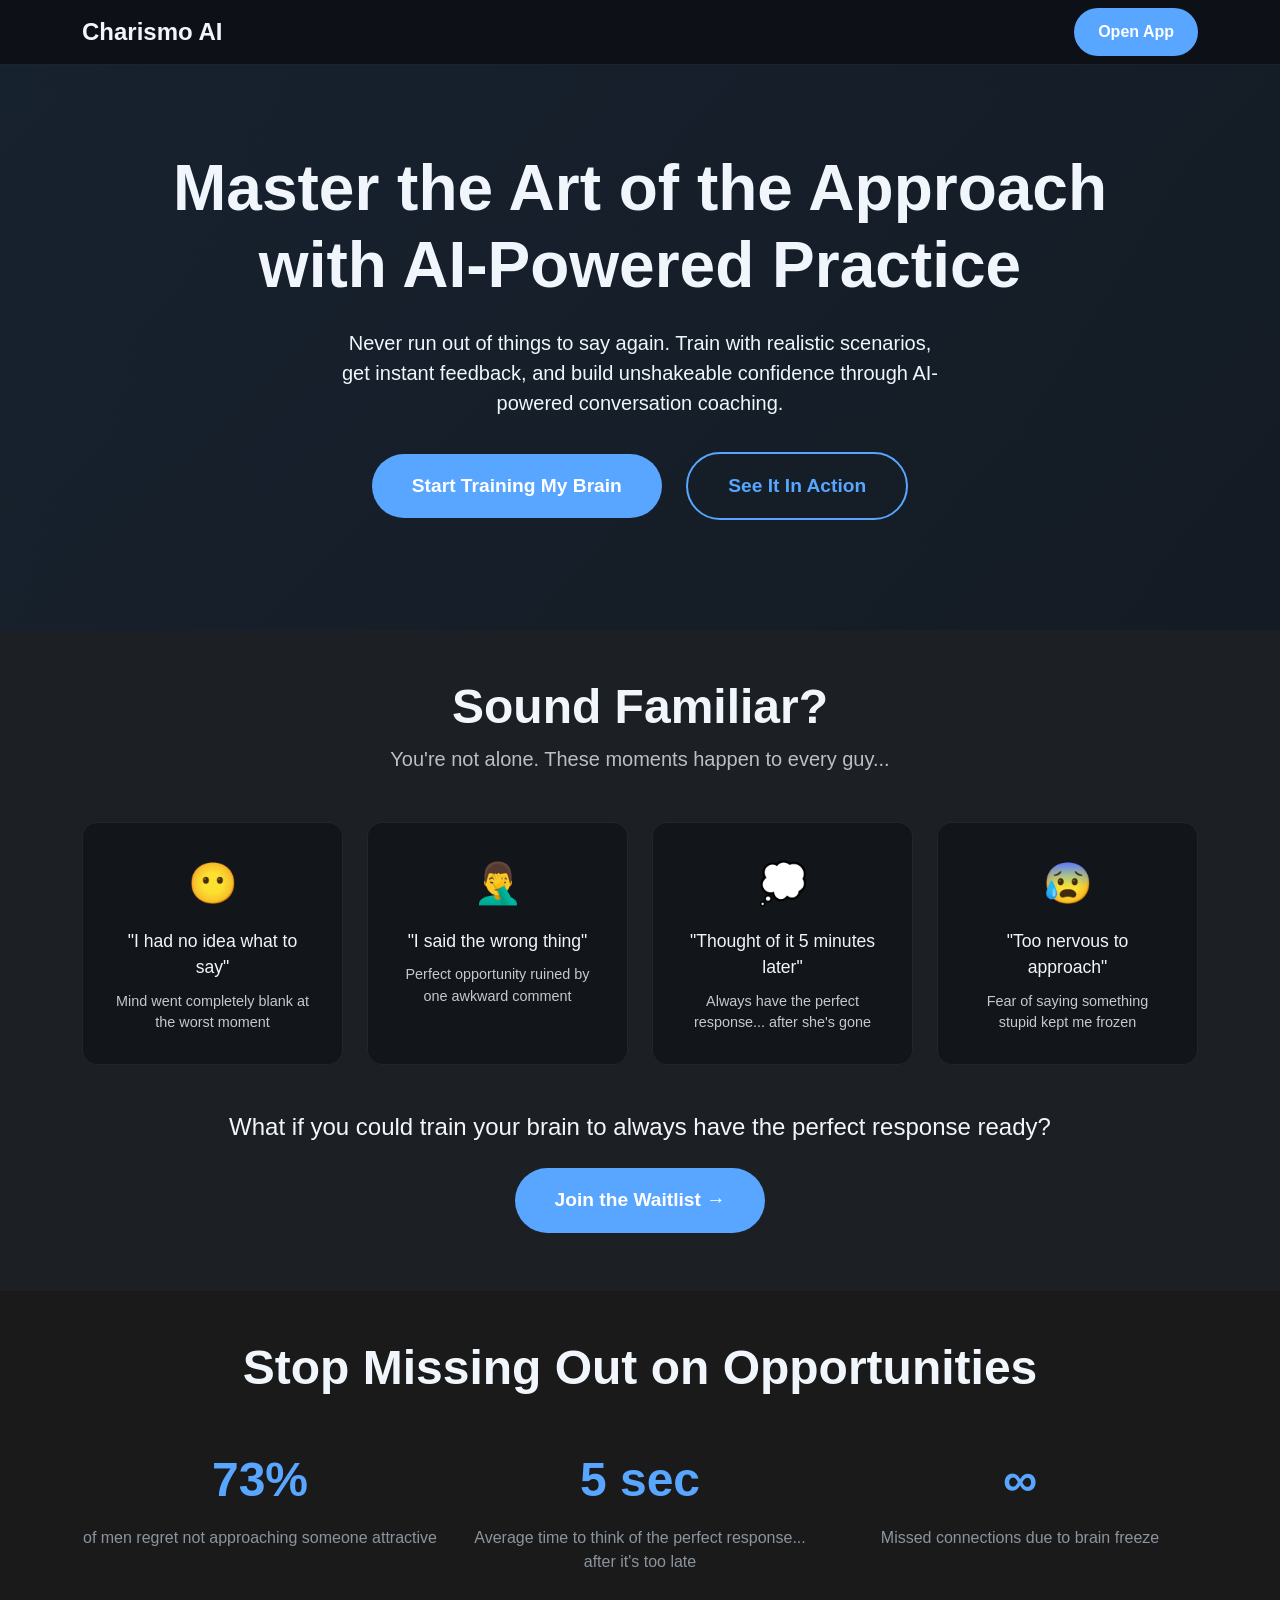
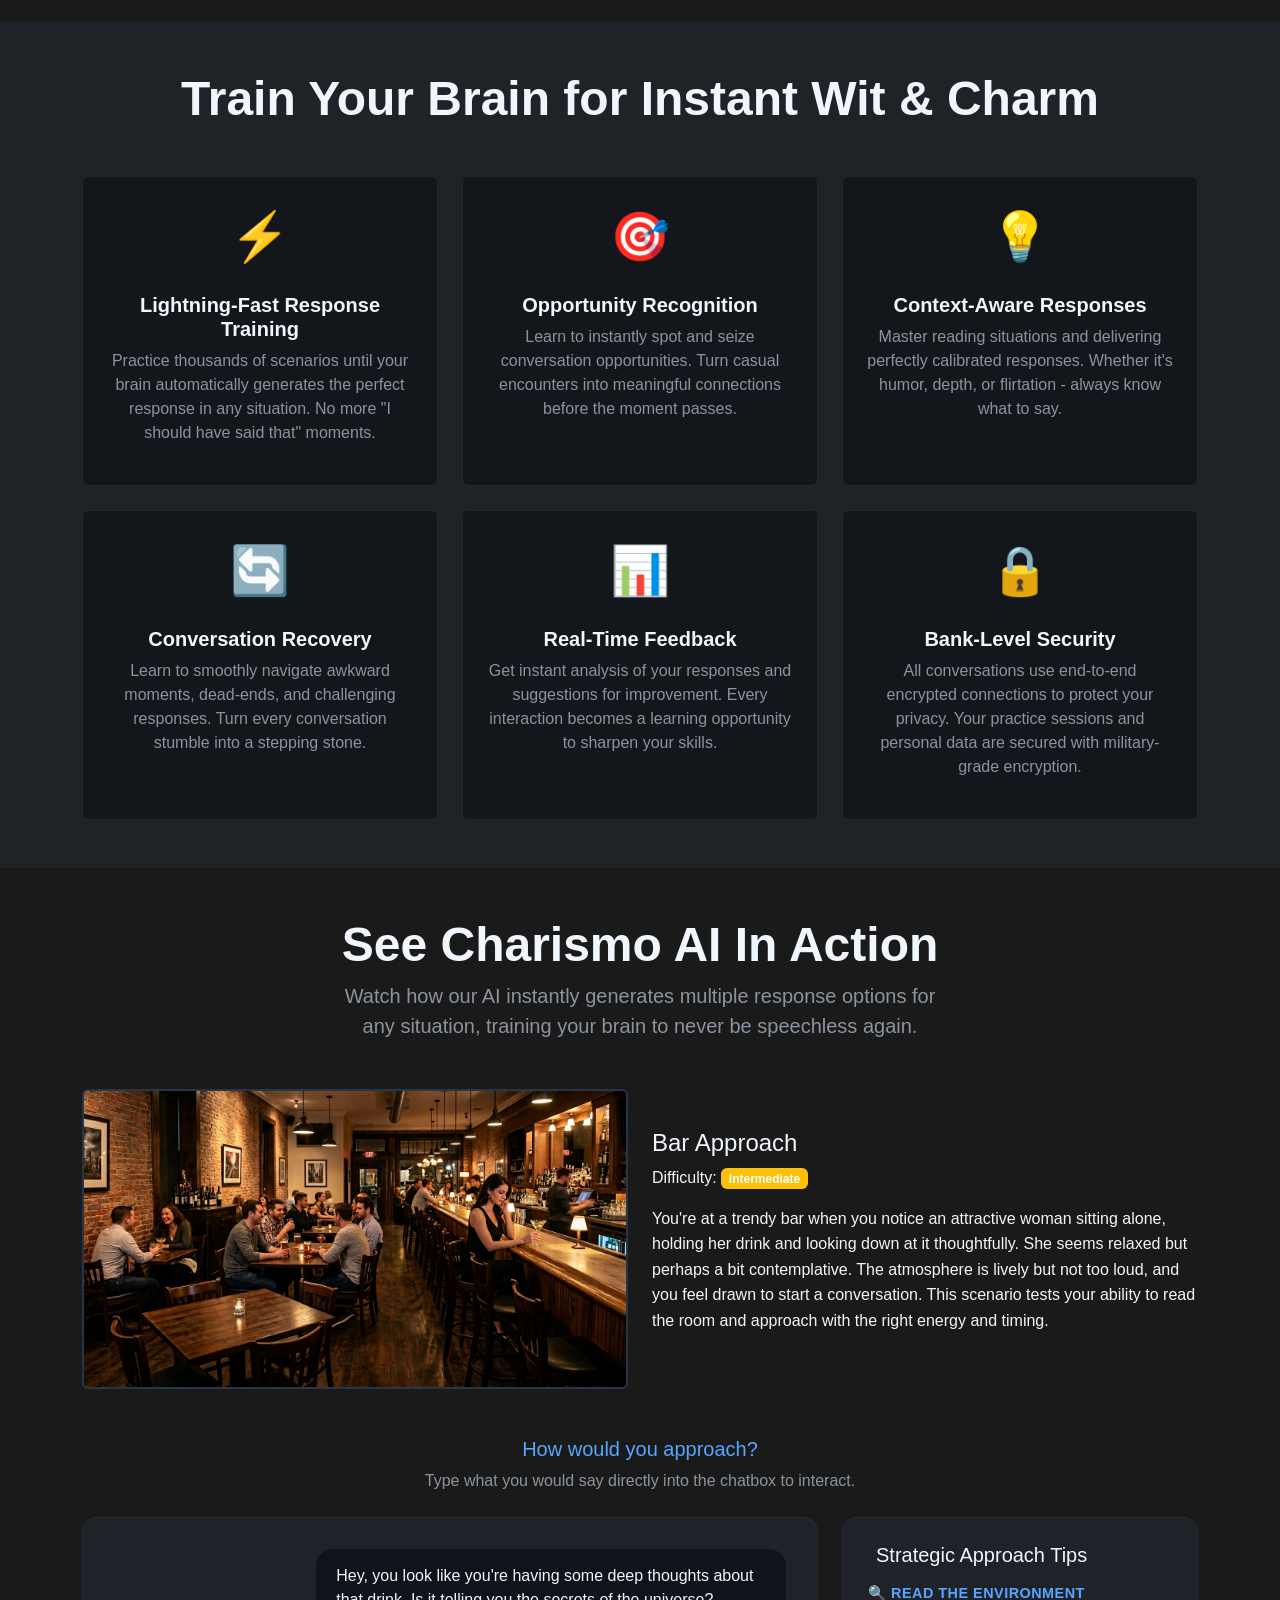
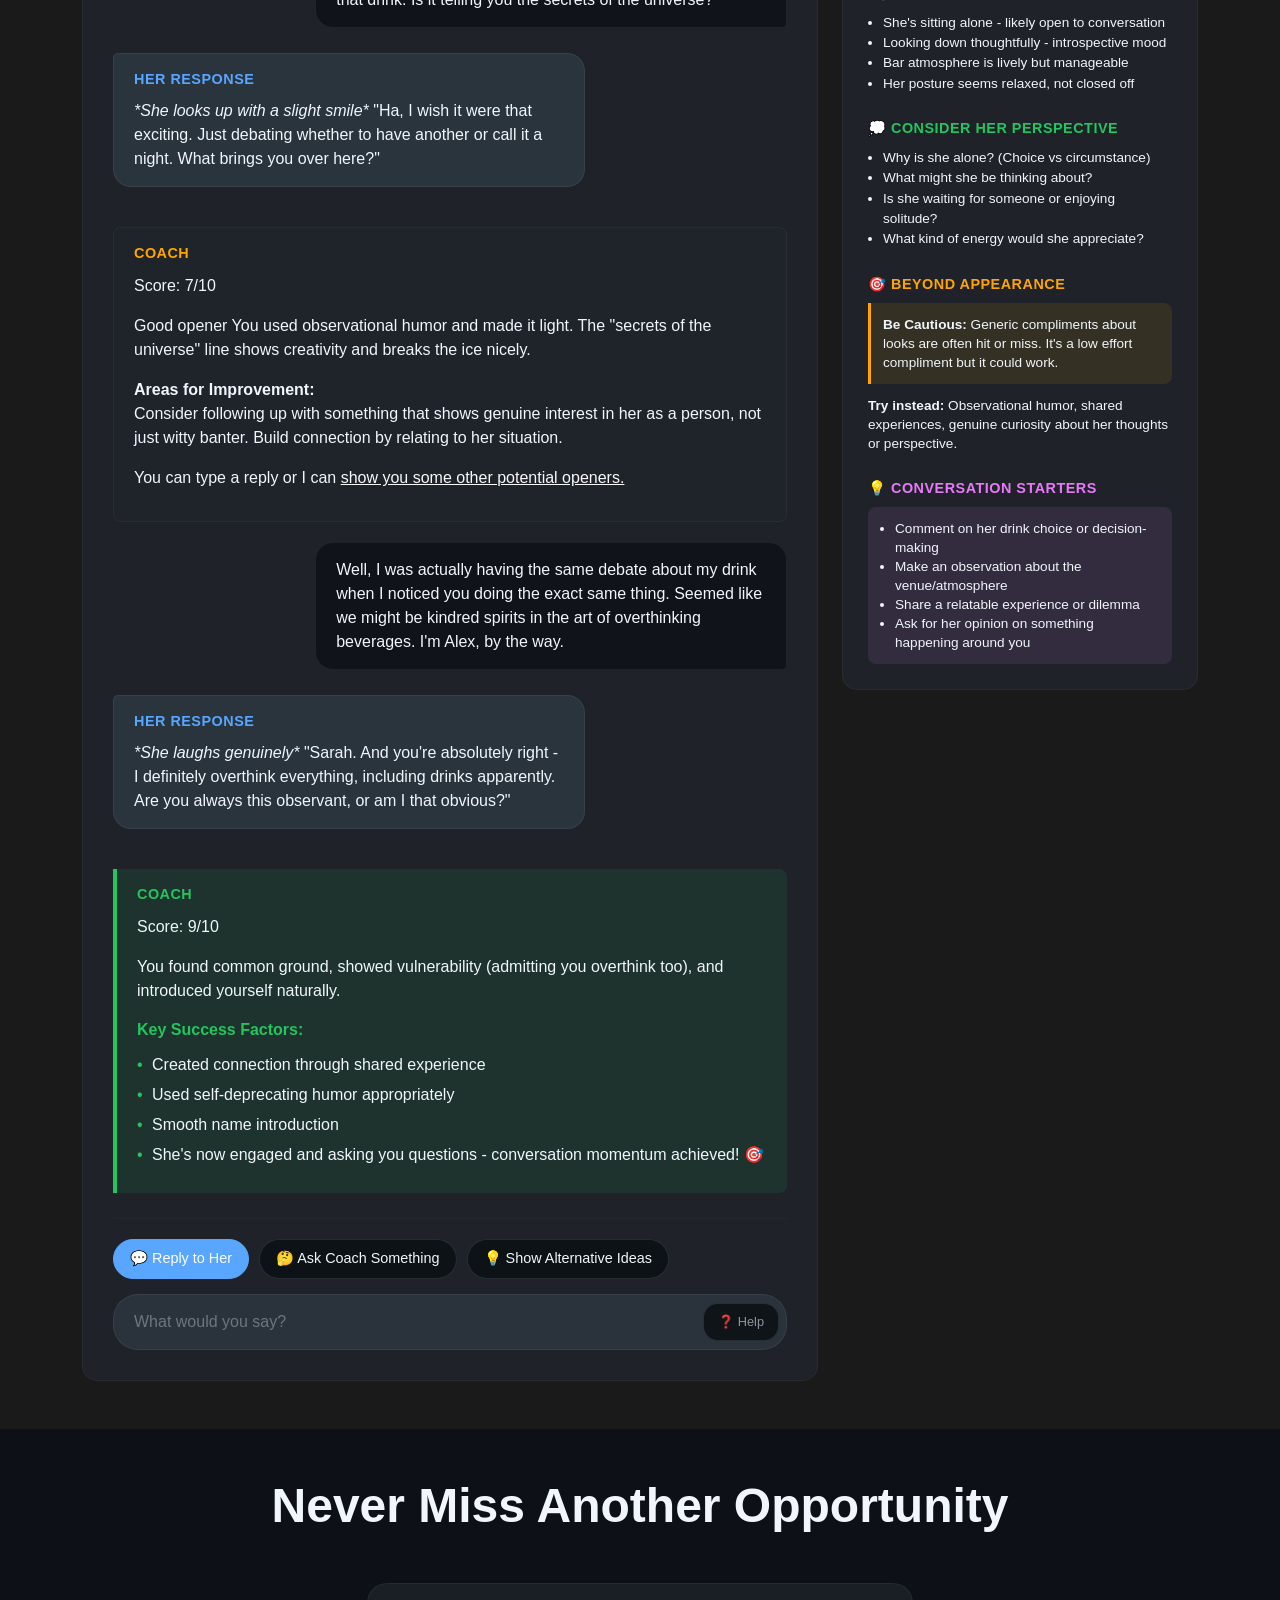
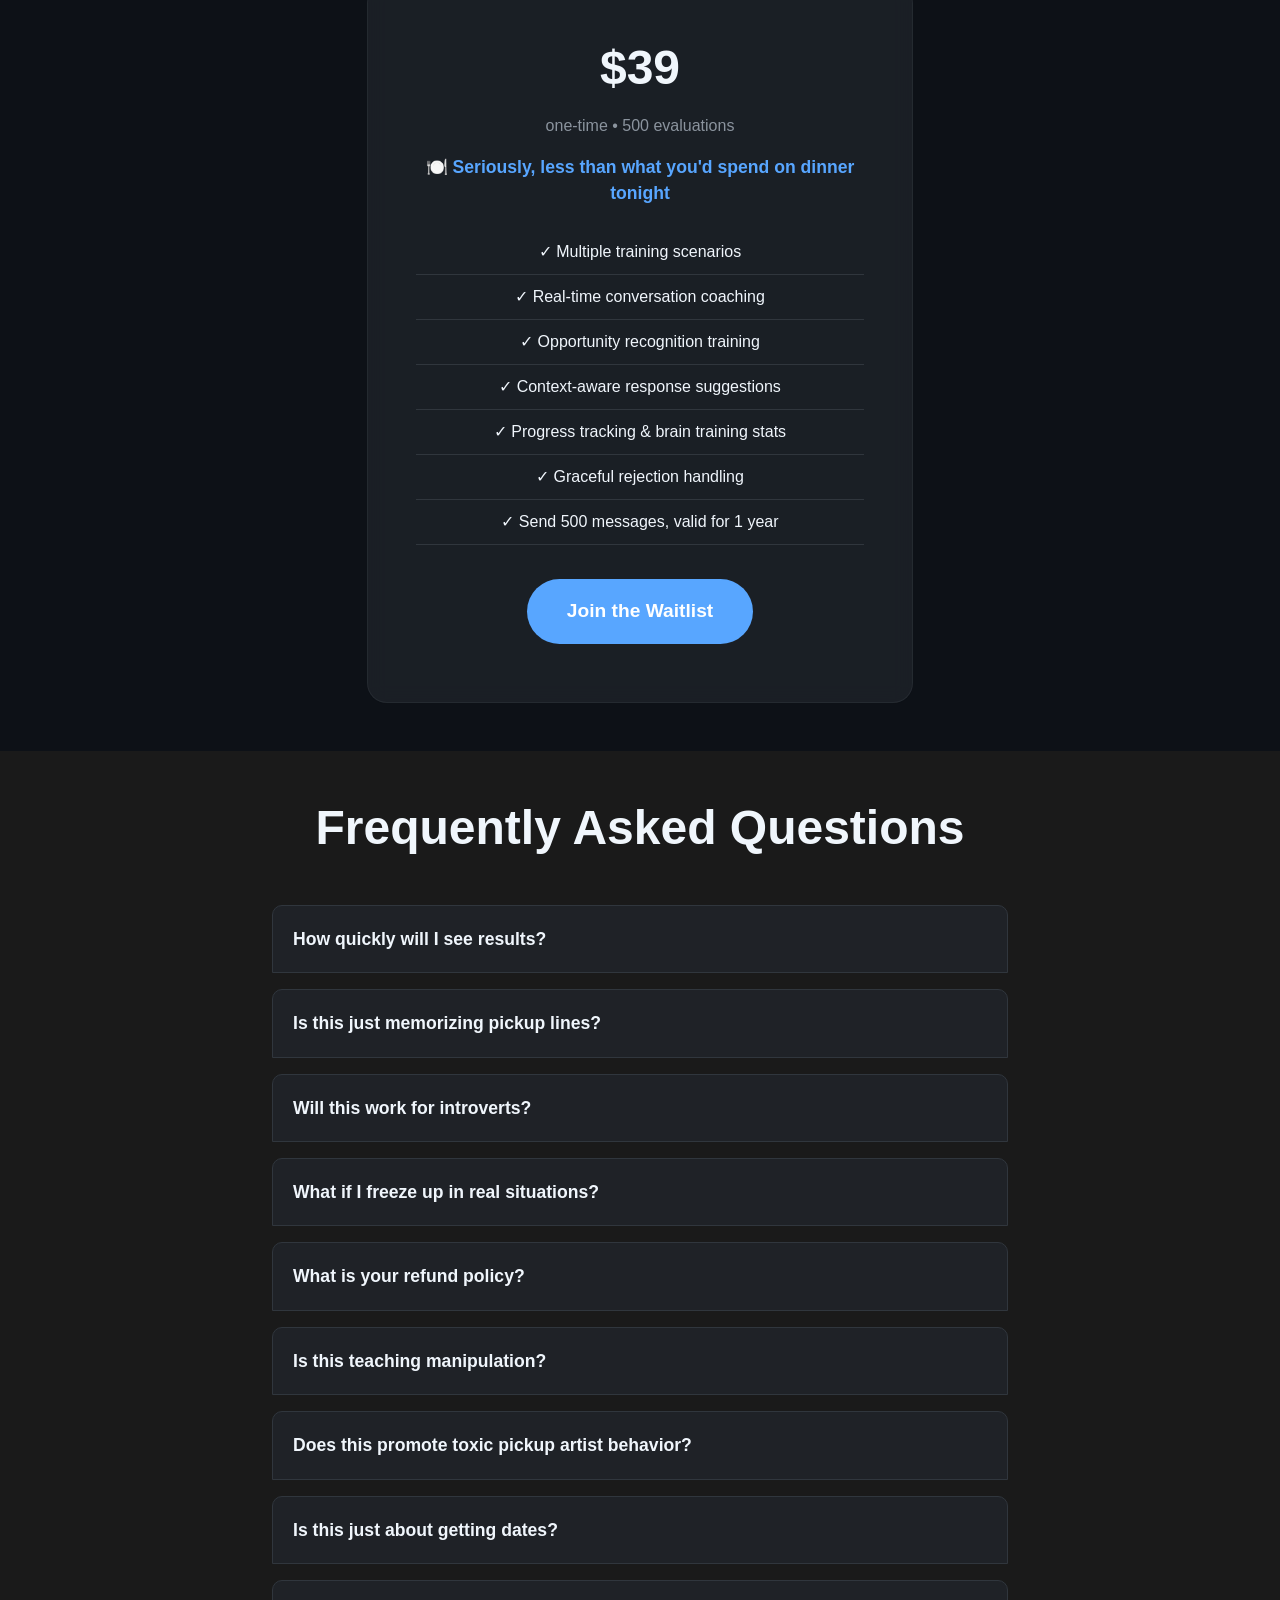
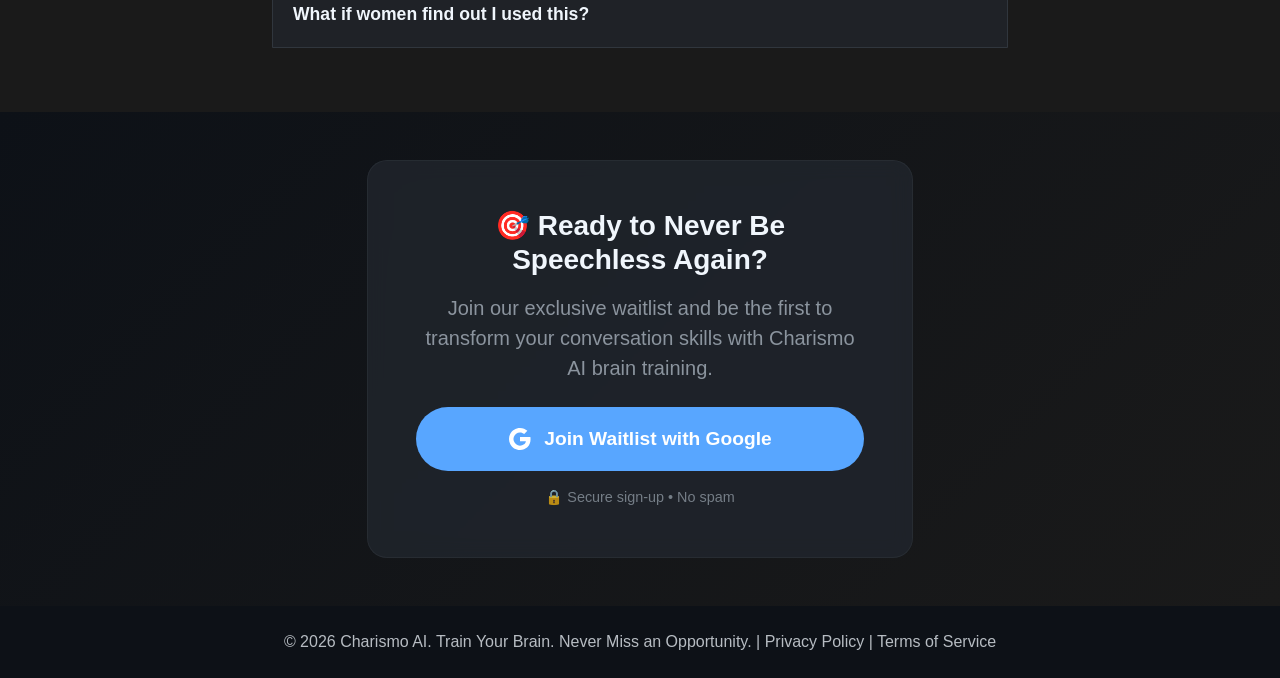
==== index.html @ ed272b32 "Update index.html" ====
<!DOCTYPE html>
<html lang="en">

<head>
    <meta charset="UTF-8">
    <meta name="viewport" content="width=device-width, initial-scale=1.0">
    <title>Charismo AI - Master the Art of the Approach with AI-Powered Practice</title>

    <!-- Bootstrap 5 CSS -->
    <link href="https://cdn.jsdelivr.net/npm/bootstrap@5.3.3/dist/css/bootstrap.min.css" rel="stylesheet"
        integrity="sha384-QWTKZyjpPEjISv5WaRU9OFeRpok6YctnYmDr5pNlyT2bRjXh0JMhjY6hW+ALEwIH" crossorigin="anonymous">

    <!-- Custom CSS -->
    <style>
        :root {
            --dark-bg: #1a1a1a;
            --darker-bg: #0d1117;
            --card-bg: rgba(33, 38, 45, 0.7);
            --accent-color: #58a6ff;
            --text-light: #f0f6fc;
            --text-muted: #8b949e;
        }

        body {
            font-family: 'Segoe UI', Tahoma, Geneva, Verdana, sans-serif;
            background-color: var(--dark-bg);
            color: var(--text-light);
        }

        .hero-section {
            background: linear-gradient(rgba(13, 17, 23, 0.8), rgba(13, 17, 23, 0.7)), url('https://t4.ftcdn.net/jpg/04/24/71/29/360_F_424712960_7tynhmAqEquitDsuA6P8vJQaFmmeBax8.jpg');
            background-size: cover;
            background-position: center;
            background-attachment: fixed;
            color: var(--text-light);
            padding: 100px 0;
            position: relative;
            overflow: hidden;
        }

        .hero-section::before {
            content: '';
            position: absolute;
            top: 0;
            left: 0;
            right: 0;
            bottom: 0;
            background: linear-gradient(135deg, rgba(88, 166, 255, 0.1) 0%, rgba(88, 166, 255, 0.05) 100%);
        }

        .hero-content {
            position: relative;
            z-index: 1;
        }

        .btn-custom-primary {
            background: var(--accent-color);
            border: none;
            color: white;
            padding: 18px 40px;
            border-radius: 50px;
            font-size: 1.2rem;
            font-weight: 600;
            transition: all 0.3s ease;
            text-decoration: none;
            display: inline-block;
            margin: 10px;
        }

        .btn-custom-primary:hover {
            background: #1f6feb;
            transform: translateY(-2px);
            color: white;
        }

        .btn-custom-secondary {
            background: transparent;
            border: 2px solid var(--accent-color);
            color: var(--accent-color);
            padding: 18px 40px;
            border-radius: 50px;
            font-size: 1.2rem;
            font-weight: 600;
            transition: all 0.3s ease;
            text-decoration: none;
            display: inline-block;
            margin: 10px;
        }

        .btn-custom-secondary:hover {
            background: var(--accent-color);
            color: white;
        }

        .stat-number {
            font-size: 3rem;
            font-weight: 700;
            color: var(--accent-color);
            margin-bottom: 10px;
        }

        .feature-card {
            transition: transform 0.3s ease;
            height: 100%;
        }

        .feature-card:hover {
            transform: translateY(-5px);
        }

        .feature-icon {
            font-size: 3rem;
            margin-bottom: 20px;
        }

        .chat-container {
            max-width: 800px;
            margin: 0 auto;
            background: rgba(33, 38, 45, 0.8);
            backdrop-filter: blur(10px);
            border-radius: 15px;
            padding: 30px;
            border: 1px solid rgba(48, 54, 61, 0.5);
        }

        .chat-message {
            margin-bottom: 25px;
            position: relative;
            animation: slideIn 0.5s ease;
        }

        .user-message {
            display: flex;
            justify-content: flex-end;
        }

        .user-bubble {
            background: rgba(13, 17, 23, 0.8);
            color: var(--text-light);
            padding: 15px 20px;
            border-radius: 18px 18px 5px 18px;
            max-width: 70%;
            border: 1px solid rgba(48, 54, 61, 0.5);
        }

        .ai-message {
            width: 100%;
            color: var(--text-light);
        }

        .ai-response-message {
            display: flex;
            justify-content: flex-start;
            margin-bottom: 25px;
        }

        .message-label {
            font-size: 0.8rem;
            font-weight: 600;
            margin-bottom: 8px;
            opacity: 0.8;
            color: var(--accent-color);
        }

        .ai-response-section {
            margin-bottom: 20px;
        }

        .simulated-response {
            background: rgba(45, 55, 65, 0.9);
            border: 1px solid rgba(75, 85, 95, 0.4);
            padding: 15px 20px;
            border-radius: 5px 18px 18px 18px;
            margin-bottom: 15px;
            color: var(--text-light);
            max-width: 70%;
        }

        .simulated-response .section-title {
            color: var(--accent-color);
            font-weight: 600;
            font-size: 0.9rem;
            margin-bottom: 8px;
            text-transform: uppercase;
            letter-spacing: 0.5px;
        }

        .analysis-section {
            background: rgba(33, 38, 45, 0.6);
            border: 1px solid rgba(48, 54, 61, 0.5);
            border-radius: 8px;
            padding: 15px 20px;
            margin-bottom: 15px;
        }

        .analysis-section .section-title {
            color: #ffa500;
            font-weight: 600;
            font-size: 0.9rem;
            margin-bottom: 10px;
            text-transform: uppercase;
            letter-spacing: 0.5px;
        }

        .score-badge {
            display: inline-block;
            background: var(--accent-color);
            color: white;
            padding: 4px 12px;
            border-radius: 12px;
            font-size: 0.8rem;
            font-weight: 600;
            margin: 8px 0;
        }

        .improvement-section {
            background: rgba(255, 165, 0, 0.1);
            border-left: 4px solid #ffa500;
            padding: 15px 20px;
            border-radius: 0 8px 8px 0;
        }

        .improvement-section .section-title {
            color: #ffa500;
            font-weight: 600;
            font-size: 0.9rem;
            margin-bottom: 10px;
            text-transform: uppercase;
            letter-spacing: 0.5px;
        }

        .success-section {
            background: rgba(34, 197, 94, 0.1);
            border-left: 4px solid #22c55e;
            padding: 15px 20px;
            border-radius: 0 8px 8px 0;
        }

        .success-section .section-title {
            color: #22c55e;
            font-weight: 600;
            font-size: 0.9rem;
            margin-bottom: 10px;
            text-transform: uppercase;
            letter-spacing: 0.5px;
        }

        .success-list {
            list-style: none;
            padding: 0;
            margin: 8px 0;
        }

        .success-list li {
            padding: 3px 0;
            position: relative;
            padding-left: 15px;
        }

        .success-list li:before {
            content: '•';
            color: #22c55e;
            position: absolute;
            left: 0;
        }

        @keyframes slideIn {
            from {
                opacity: 0;
                transform: translateY(10px);
            }

            to {
                opacity: 1;
                transform: translateY(0);
            }
        }

        .pricing-section {
            background: var(--darker-bg);
            color: var(--text-light);
        }

        .pricing-card {
            background: rgba(33, 38, 45, 0.7);
            backdrop-filter: blur(10px);
            border-radius: 20px;
            border: 1px solid rgba(48, 54, 61, 0.5);
        }

        .price {
            font-size: 3rem;
            font-weight: 700;
            margin-bottom: 10px;
        }

        .price-features {
            list-style: none;
            padding: 0;
        }

        .price-features li {
            padding: 10px 0;
            border-bottom: 1px solid #30363d;
        }

        .faq-question {
            background: var(--card-bg);
            color: var(--text-light);
            padding: 20px;
            cursor: pointer;
            font-weight: 600;
            font-size: 1.1rem;
            border: 1px solid #30363d;
            width: 100%;
            text-align: left;
            border-radius: 10px 10px 0 0;
        }

        .faq-answer {
            padding: 20px;
            color: var(--text-muted);
            line-height: 1.6;
            display: none;
            background: var(--card-bg);
            border: 1px solid #30363d;
            border-top: none;
            border-radius: 0 0 10px 10px;
        }

        .footer-section {
            background: var(--darker-bg);
            color: var(--text-light);
        }

        .frustration-section {
            background: var(--card-bg);
            color: var(--text-light);
            position: relative;
        }

        .frustration-section::before {
            content: '';
            position: absolute;
            top: 0;
            left: 0;
            right: 0;
            bottom: 0;
            background: rgba(0, 0, 0, 0.1);
        }

        .frustration-content {
            position: relative;
            z-index: 1;
        }

        .frustration-item {
            background: rgba(13, 17, 23, 0.6);
            backdrop-filter: blur(10px);
            border-radius: 15px;
            border: 1px solid rgba(48, 54, 61, 0.5);
            padding: 30px;
            text-align: center;
            transition: transform 0.3s ease;
        }

        .frustration-item:hover {
            transform: translateY(-5px);
            border-color: var(--accent-color);
        }

        .frustration-emoji {
            font-size: 2.5rem;
            margin-bottom: 15px;
            display: block;
        }

        .frustration-text {
            font-size: 1.1rem;
            font-weight: 500;
            margin-bottom: 10px;
        }

        .frustration-subtext {
            font-size: 0.9rem;
            opacity: 0.8;
        }

        .text-balance {
            text-wrap: balance;
        }

        .chat-input-container {
            margin-top: 25px;
            padding-top: 20px;
            border-top: 1px solid rgba(48, 54, 61, 0.3);
        }

        .chat-input {
            width: 100%;
            padding: 15px 20px;
            background: rgba(45, 55, 65, 0.8);
            border: 1px solid rgba(75, 85, 95, 0.4);
            border-radius: 25px;
            color: var(--text-light);
            font-size: 1rem;
            outline: none;
            transition: all 0.3s ease;
        }

        .chat-input::placeholder {
            color: var(--text-muted);
            opacity: 0.7;
        }

        .chat-input:focus {
            border-color: var(--accent-color);
            box-shadow: 0 0 0 2px rgba(88, 166, 255, 0.2);
        }

        .chat-options {
            display: flex;
            gap: 10px;
            margin-bottom: 15px;
            flex-wrap: wrap;
        }

        .chat-option-btn {
            background: rgba(13, 17, 23, 0.9);
            color: var(--text-light);
            border: 1px solid rgba(75, 85, 95, 0.4);
            padding: 8px 16px;
            border-radius: 20px;
            font-size: 0.9rem;
            cursor: pointer;
            transition: all 0.3s ease;
            white-space: nowrap;
        }

        .chat-option-btn:hover {
            background: rgba(33, 38, 45, 0.9);
            border-color: var(--accent-color);
            color: var(--text-light);
        }

        .chat-option-btn.selected {
            background: var(--accent-color);
            border-color: var(--accent-color);
            color: white;
        }

        .chat-input-wrapper {
            position: relative;
            display: flex;
            align-items: center;
        }

        .chat-input-with-help {
            width: 100%;
            padding: 15px 80px 15px 20px;
            background: rgba(45, 55, 65, 0.8);
            border: 1px solid rgba(75, 85, 95, 0.4);
            border-radius: 25px;
            color: var(--text-light);
            font-size: 1rem;
            outline: none;
            transition: all 0.3s ease;
        }

        .chat-input-with-help::placeholder {
            color: var(--text-muted);
            opacity: 0.7;
        }

        .chat-input-with-help:focus {
            border-color: var(--accent-color);
            box-shadow: 0 0 0 2px rgba(88, 166, 255, 0.2);
        }

        .help-button {
            position: absolute;
            right: 8px;
            background: rgba(13, 17, 23, 0.9);
            color: var(--text-muted);
            border: 1px solid rgba(75, 85, 95, 0.4);
            padding: 8px 14px;
            border-radius: 15px;
            font-size: 0.8rem;
            cursor: pointer;
            transition: all 0.3s ease;
        }

        .help-button:hover {
            background: var(--accent-color);
            color: white;
            border-color: var(--accent-color);
        }

        /* Custom utility classes */
        .navbar-custom {
            background-color: var(--darker-bg);
            border-bottom: 1px solid rgba(48, 54, 61, 0.5);
            backdrop-filter: blur(10px);
        }

        .navbar-brand-custom {
            color: var(--text-light);
            font-size: 1.5rem;
        }

        .navbar-brand-custom:hover {
            color: var(--text-light);
        }

        .btn-nav-custom {
            padding: 12px 24px;
            font-size: 1rem;
            margin: 0;
        }

        .hero-padding {
            padding-top: 150px;
        }

        .max-width-600 {
            max-width: 600px;
        }

        .bg-dark-custom {
            background-color: var(--dark-bg);
        }

        .bg-card-custom {
            background-color: var(--card-bg);
        }

        .text-light-custom {
            color: var(--text-light);
        }

        .text-muted-custom {
            color: var(--text-muted);
        }

        .feature-card-custom {
            background: rgba(13, 17, 23, 0.6);
            backdrop-filter: blur(10px);
            border: 1px solid rgba(48, 54, 61, 0.5) !important;
        }

        .scenario-image {
            max-height: 300px;
            object-fit: cover;
            width: 100%;
            border: 2px solid rgba(88, 166, 255, 0.2);
        }

        .analysis-container {
            max-width: 100%;
            margin: 20px 0;
        }

        .line-height-1-6 {
            line-height: 1.6;
        }

        .pricing-price-custom {
            color: var(--text-light);
        }

        .pricing-subtitle-custom {
            color: var(--text-muted);
        }

        .pricing-highlight {
            color: var(--accent-color);
            font-size: 1.1rem;
            font-weight: 600;
        }

        .bg-gradient-custom {
            background: linear-gradient(135deg, var(--darker-bg) 0%, var(--dark-bg) 100%);
        }

        .waitlist-card {
            background: rgba(33, 38, 45, 0.8);
            backdrop-filter: blur(10px);
            border: 1px solid rgba(48, 54, 61, 0.5);
            border-radius: 20px;
        }

        .btn-waitlist {
            display: flex;
            align-items: center;
            justify-content: center;
            margin: 0 auto;
            min-width: 280px;
        }

        .security-note {
            color: var(--text-muted);
            font-size: 0.9rem;
            opacity: 0.8;
        }

        .text-accent-custom {
            color: var(--accent-color);
        }
    </style>
</head>

<body>
    <!-- Navigation -->
    <nav class="navbar navbar-expand-lg navbar-dark fixed-top navbar-custom">
        <div class="container">
            <a class="navbar-brand fw-bold navbar-brand-custom" href="#">
                Charismo AI
            </a>
            <div class="navbar-nav ms-auto">
                <a href="/app/" class="btn-custom-primary btn-nav-custom">
                    Open App
                </a>
            </div>
        </div>
    </nav>

    <!-- Hero Section -->
    <section class="hero-section hero-padding">
        <div class="container">
            <div class="hero-content text-center">
                <h1 class="display-3 fw-bold mb-4 text-balance">Master the Art of the Approach with AI-Powered
                    Practice</h1>
                <p class="lead mb-4 mx-auto max-width-600">Never run out of things to say again. Train with
                    realistic scenarios, get instant feedback, and build unshakeable confidence through AI-powered
                    conversation coaching.</p>
                <div class="mt-4">
                    <a href="#waitlist" class="btn-custom-primary">Start Training My Brain</a>
                    <a href="#demo" class="btn-custom-secondary">See It In Action</a>
                </div>
            </div>
        </div>
    </section>

    <!-- Frustration Section -->
    <section class="frustration-section py-5">
        <div class="container">
            <div class="frustration-content text-center">
                <h2 class="display-5 fw-bold mb-2">Sound Familiar?</h2>
                <p class="lead mb-5 opacity-75">You're not alone. These moments happen to every guy...</p>

                <div class="row g-4">
                    <div class="col-lg-3 col-md-6">
                        <div class="frustration-item h-100">
                            <span class="frustration-emoji">😶</span>
                            <div class="frustration-text">"I had no idea what to say"</div>
                            <div class="frustration-subtext">Mind went completely blank at the worst moment</div>
                        </div>
                    </div>
                    <div class="col-lg-3 col-md-6">
                        <div class="frustration-item h-100">
                            <span class="frustration-emoji">🤦‍♂️</span>
                            <div class="frustration-text">"I said the wrong thing"</div>
                            <div class="frustration-subtext">Perfect opportunity ruined by one awkward comment</div>
                        </div>
                    </div>
                    <div class="col-lg-3 col-md-6">
                        <div class="frustration-item h-100">
                            <span class="frustration-emoji">💭</span>
                            <div class="frustration-text">"Thought of it 5 minutes later"</div>
                            <div class="frustration-subtext">Always have the perfect response... after she's gone</div>
                        </div>
                    </div>
                    <div class="col-lg-3 col-md-6">
                        <div class="frustration-item h-100">
                            <span class="frustration-emoji">😰</span>
                            <div class="frustration-text">"Too nervous to approach"</div>
                            <div class="frustration-subtext">Fear of saying something stupid kept me frozen</div>
                        </div>
                    </div>
                </div>

                <div class="mt-5">
                    <h3 class="h4 mb-3">What if you could train your brain to always have the perfect response ready?
                    </h3>
                    <a href="#waitlist" class="btn-custom-primary btn-lg">Join the Waitlist →</a>
                </div>
            </div>
        </div>
    </section>

    <!-- Problem Section -->
    <section class="py-5 bg-dark-custom">
        <div class="container">
            <div class="text-center">
                <h2 class="display-5 fw-bold mb-5 text-light-custom">Stop Missing Out on Opportunities
                </h2>
                <div class="row g-4">
                    <div class="col-md-4">
                        <div class="text-center">
                            <div class="stat-number">73%</div>
                            <div class="text-muted-custom">of men regret not approaching someone attractive
                            </div>
                        </div>
                    </div>
                    <div class="col-md-4">
                        <div class="text-center">
                            <div class="stat-number">5 sec</div>
                            <div class="text-muted-custom">Average time to think of the perfect response...
                                after it's too late
                            </div>
                        </div>
                    </div>
                    <div class="col-md-4">
                        <div class="text-center">
                            <div class="stat-number">∞</div>
                            <div class="text-muted-custom">Missed connections due to brain freeze</div>
                        </div>
                    </div>
                </div>
            </div>
        </div>
    </section>

    <!-- Features Section -->
    <section id="features" class="py-5 bg-card-custom">
        <div class="container">
            <div class="text-center mb-5">
                <h2 class="display-5 fw-bold text-light-custom">Train Your Brain for Instant Wit & Charm
                </h2>
            </div>
            <div class="row g-4">
                <div class="col-lg-4 col-md-6">
                    <div class="card feature-card h-100 border-0 feature-card-custom">
                        <div class="card-body text-center p-4">
                            <div class="feature-icon">⚡</div>
                            <h3 class="h5 fw-bold text-light-custom">Lightning-Fast Response Training
                            </h3>
                            <p class="text-muted-custom">Practice thousands of scenarios until your brain
                                automatically
                                generates the perfect response in any situation. No more "I should have said that"
                                moments.</p>
                        </div>
                    </div>
                </div>

                <div class="col-lg-4 col-md-6">
                    <div class="card feature-card h-100 border-0 feature-card-custom">
                        <div class="card-body text-center p-4">
                            <div class="feature-icon">🎯</div>
                            <h3 class="h5 fw-bold text-light-custom">Opportunity Recognition</h3>
                            <p class="text-muted-custom">Learn to instantly spot and seize conversation
                                opportunities. Turn casual encounters into
                                meaningful connections before the moment passes.</p>
                        </div>
                    </div>
                </div>
                <div class="col-lg-4 col-md-6">
                    <div class="card feature-card h-100 border-0 feature-card-custom">
                        <div class="card-body text-center p-4">
                            <div class="feature-icon">💡</div>
                            <h3 class="h5 fw-bold text-light-custom">Context-Aware Responses</h3>
                            <p class="text-muted-custom">Master reading situations and delivering perfectly
                                calibrated responses. Whether it's humor,
                                depth, or flirtation - always know what to say.</p>
                        </div>
                    </div>
                </div>
                <div class="col-lg-4 col-md-6">
                    <div class="card feature-card h-100 border-0 feature-card-custom">
                        <div class="card-body text-center p-4">
                            <div class="feature-icon">🔄</div>
                            <h3 class="h5 fw-bold text-light-custom">Conversation Recovery</h3>
                            <p class="text-muted-custom">Learn to smoothly navigate awkward moments, dead-ends,
                                and challenging responses. Turn every
                                conversation stumble into a stepping stone.</p>
                        </div>
                    </div>
                </div>
                <div class="col-lg-4 col-md-6">
                    <div class="card feature-card h-100 border-0 feature-card-custom">
                        <div class="card-body text-center p-4">
                            <div class="feature-icon">📊</div>
                            <h3 class="h5 fw-bold text-light-custom">Real-Time Feedback</h3>
                            <p class="text-muted-custom">Get instant analysis of your responses and suggestions
                                for improvement. Every interaction becomes
                                a learning opportunity to sharpen your skills.</p>
                        </div>
                    </div>
                </div>
                <div class="col-lg-4 col-md-6">
                    <div class="card feature-card h-100 border-0 feature-card-custom">
                        <div class="card-body text-center p-4">
                            <div class="feature-icon">🔒</div>
                            <h3 class="h5 fw-bold text-light-custom">Bank-Level Security</h3>
                            <p class="text-muted-custom">All conversations use end-to-end encrypted connections
                                to protect your privacy. Your practice sessions and personal data are secured with
                                military-grade encryption.</p>
                        </div>
                    </div>
                </div>
            </div>
        </div>
    </section>

    <!-- Success Stories Section -->
    <!-- <section class="py-5" style="background-color: var(--darker-bg);">
        <div class="container">
            <div class="row align-items-center mb-5">
                <div class="col-lg-6">
                    <img src="https://t4.ftcdn.net/jpg/04/24/71/29/360_F_424712960_7tynhmAqEquitDsuA6P8vJQaFmmeBax8.jpg"
                        class="img-fluid rounded" alt="Confident man approaching woman"
                        style="max-height: 400px; object-fit: cover; width: 100%;">
                </div>
                <div class="col-lg-6">
                    <h2 class="display-6 fw-bold mb-4" style="color: var(--text-light);">From Speechless to Confident
                    </h2>
                    <p class="lead" style="color: var(--text-muted);">Join thousands of men who've transformed their
                        dating lives using Charismo AI's brain training technology.</p>
                    <div class="d-flex align-items-center mb-3">
                        <div class="stat-number me-3">94%</div>
                        <div style="color: var(--text-muted);">Report feeling more confident approaching women</div>
                    </div>
                    <div class="d-flex align-items-center mb-3">
                        <div class="stat-number me-3">87%</div>
                        <div style="color: var(--text-muted);">Get more phone numbers and dates</div>
                    </div>
                    <div class="d-flex align-items-center">
                        <div class="stat-number me-3">91%</div>
                        <div style="color: var(--text-muted);">Never run out of things to say anymore</div>
                    </div>
                </div>
            </div>
        </div>
    </section> -->

    <!-- Chat Demo Section -->
    <section id="demo" class="py-5 bg-dark-custom">
        <div class="container">
            <div class="text-center mb-5">
                <h2 class="display-5 fw-bold text-light-custom">See Charismo AI In Action</h2>
                <p class="lead mx-auto max-width-600 text-muted-custom">Watch how our AI instantly
                    generates multiple response options for any situation, training your brain to never be speechless
                    again.</p>
            </div>

            <!-- Scenario Section -->
            <div class="row align-items-center mb-5">
                <div class="col-lg-6">
                    <img src="https://lsdjhhbnmo4-bot.github.io/charismo-public/9fc2c84b-3337-4b4d-af04-efb65f5e03c5.png"
                        class="img-fluid rounded scenario-image" alt="Bar scenario">
                </div>
                <div class="col-lg-6">
                    <div class="scenario-content">
                        <div class="mb-3">
                            <h3 class="h4 text-light-custom">Bar Approach</h3>
                            <p>Difficulty:
                                <span class="badge bg-warning">Intermediate</span>
                            </p>
                        </div>
                        <p class="line-height-1-6">
                            You're at a trendy bar when you notice an attractive woman sitting alone, holding her drink
                            and looking down at it thoughtfully.
                            She seems relaxed but perhaps a bit contemplative. The atmosphere is lively but not too
                            loud, and you feel drawn to start a
                            conversation. This scenario tests your ability to read the room and approach with the right
                            energy and timing.
                        </p>
                    </div>
                </div>
            </div>

            <!-- Chat Section -->
            <div class="text-center mb-4">
                <h3 class="h5 text-accent-custom">How would you approach?</h3>
                <p class="text-muted-custom">Type what you would say directly into the chatbox to interact.</p>
            </div>

            <div class="row g-4">
                <!-- Chat Interface -->
                <div class="col-lg-8">
                    <div class="chat-container">
                        <div class="chat-message user-message">
                            <div class="user-bubble">
                                Hey,
                                you
                                look like you're having some deep thoughts about that drink. Is it telling you the
                                secrets of
                                the
                                universe?
                            </div>
                        </div>

                        <div class="chat-message ai-response-message">
                            <div class="simulated-response">
                                <div class="section-title">Her Response</div>
                                <em>*She looks up with a slight smile*</em> "Ha, I wish it were that exciting. Just
                                debating
                                whether to have another or call it a night. What brings you over here?"
                            </div>
                        </div>

                        <div class="analysis-section analysis-container">
                            <div class="section-title">Coach</div>
                            <div style="margin-bottom: 15px;">
                                <p>Score: 7/10</p>
                                <p>Good opener You used observational humor and made it light. The
                                    "secrets of the universe" line shows creativity and breaks the ice nicely.</p>
                                <p><strong>Areas for Improvement:</strong><br />Consider following up with something
                                    that shows
                                    genuine
                                    interest in her as a person, not just witty banter. Build connection by relating to
                                    her
                                    situation.</p>
                                <p>You can type a reply or I can <a href=# class="text-light">show you some other
                                        potential
                                        openers.</a></p>
                            </div>
                        </div>

                        <div class="chat-message user-message">
                            <div class="user-bubble">
                                Well, I was actually having the same debate about my drink when I noticed you doing the
                                exact
                                same
                                thing. Seemed like we might be kindred spirits in the art of overthinking beverages. I'm
                                Alex,
                                by
                                the way.
                            </div>
                        </div>

                        <div class="chat-message ai-response-message">
                            <div class="simulated-response">
                                <div class="section-title">Her Response</div>
                                <em>*She laughs genuinely*</em> "Sarah. And you're absolutely right - I definitely
                                overthink
                                everything, including drinks apparently. Are you always this observant, or am I that
                                obvious?"
                            </div>
                        </div>

                        <div class="chat-message ai-message">

                            <div class="success-section">
                                <div class="section-title">Coach</div>
                                <p>Score: 9/10</p>
                                You found common ground, showed vulnerability (admitting you overthink too), and
                                introduced
                                yourself naturally.

                                <div style="margin-top: 15px;">
                                    <strong style="color: #22c55e;">Key Success Factors:</strong>
                                    <ul class="success-list">
                                        <li>Created connection through shared experience</li>
                                        <li>Used self-deprecating humor appropriately</li>
                                        <li>Smooth name introduction</li>
                                        <li>She's now engaged and asking you questions - conversation momentum achieved!
                                            🎯</li>
                                    </ul>
                                </div>
                            </div>
                        </div>

                        <!-- Chat Input -->
                        <div class="chat-input-container">
                            <div class="chat-options">
                                <button class="chat-option-btn selected">💬 Reply to Her</button>
                                <button class="chat-option-btn">🤔 Ask Coach Something</button>
                                <button class="chat-option-btn">💡 Show Alternative Ideas</button>
                            </div>
                            <div class="chat-input-wrapper">
                                <input type="text" class="chat-input-with-help" placeholder="What would you say?">
                                <button class="help-button">❓ Help</button>
                            </div>
                        </div>
                    </div>
                </div>

                <!-- Strategic Approach Hints -->
                <div class="col-lg-4">
                    <div class="hints-container"
                        style="background: rgba(33, 38, 45, 0.8); border-radius: 15px; padding: 25px; border: 1px solid rgba(48, 54, 61, 0.5); position: sticky; top: 20px;">
                        <h4 class="h5 text-light-custom mb-3">
                            <i class="fas fa-lightbulb" style="color: #ffa500; margin-right: 8px;"></i>
                            Strategic Approach Tips
                        </h4>

                        <div class="hint-section mb-4">
                            <div class="hint-title"
                                style="color: #58a6ff; font-weight: 600; font-size: 0.9rem; margin-bottom: 8px; text-transform: uppercase; letter-spacing: 0.5px;">
                                🔍 Read The Environment
                            </div>
                            <ul
                                style="color: var(--text-light); font-size: 0.85rem; line-height: 1.5; margin: 0; padding-left: 15px;">
                                <li>She's sitting alone - likely open to conversation</li>
                                <li>Looking down thoughtfully - introspective mood</li>
                                <li>Bar atmosphere is lively but manageable</li>
                                <li>Her posture seems relaxed, not closed off</li>
                            </ul>
                        </div>

                        <div class="hint-section mb-4">
                            <div class="hint-title"
                                style="color: #22c55e; font-weight: 600; font-size: 0.9rem; margin-bottom: 8px; text-transform: uppercase; letter-spacing: 0.5px;">
                                💭 Consider Her Perspective
                            </div>
                            <ul
                                style="color: var(--text-light); font-size: 0.85rem; line-height: 1.5; margin: 0; padding-left: 15px;">
                                <li>Why is she alone? (Choice vs circumstance)</li>
                                <li>What might she be thinking about?</li>
                                <li>Is she waiting for someone or enjoying solitude?</li>
                                <li>What kind of energy would she appreciate?</li>
                            </ul>
                        </div>

                        <div class="hint-section mb-4">
                            <div class="hint-title"
                                style="color: #ffa500; font-weight: 600; font-size: 0.9rem; margin-bottom: 8px; text-transform: uppercase; letter-spacing: 0.5px;">
                                🎯 Beyond Appearance
                            </div>
                            <div
                                style="background: rgba(255, 165, 0, 0.1); border-left: 3px solid #ffa500; padding: 12px; border-radius: 0 8px 8px 0; margin-bottom: 12px;">
                                <p style="color: var(--text-light); font-size: 0.85rem; margin: 0; line-height: 1.4;">
                                    <strong>Be Cautious:</strong> Generic compliments about looks are often hit or miss.
                                    It's a low effort compliment but it could work.
                                </p>
                            </div>
                            <p style="color: var(--text-light); font-size: 0.85rem; margin: 0; line-height: 1.4;">
                                <strong>Try instead:</strong> Observational humor, shared experiences, genuine curiosity
                                about her thoughts or perspective.
                            </p>
                        </div>

                        <div class="hint-section">
                            <div class="hint-title"
                                style="color: #e879f9; font-weight: 600; font-size: 0.9rem; margin-bottom: 8px; text-transform: uppercase; letter-spacing: 0.5px;">
                                💡 Conversation Starters
                            </div>
                            <div style="background: rgba(232, 121, 249, 0.1); border-radius: 8px; padding: 12px;">
                                <ul
                                    style="color: var(--text-light); font-size: 0.85rem; line-height: 1.4; margin: 0; padding-left: 15px;">
                                    <li>Comment on her drink choice or decision-making</li>
                                    <li>Make an observation about the venue/atmosphere</li>
                                    <li>Share a relatable experience or dilemma</li>
                                    <li>Ask for her opinion on something happening around you</li>
                                </ul>
                            </div>
                        </div>
                    </div>
                </div>
            </div>
        </div>
    </section>

    <!-- Testimonials Section -->
    <!-- <section class="py-5" style="background-color: var(--card-bg);">
        <div class="container">
            <div class="text-center mb-5">
                <h2 class="display-5 fw-bold" style="color: var(--text-light);">Results Speak for Themselves</h2>
            </div>
            <div class="row g-4">
                <div class="col-lg-4">
                    <div class="card h-100 border-0"
                        style="background-color: var(--darker-bg); border: 1px solid #30363d !important;">
                        <div class="card-body p-4">
                            <p class="fst-italic mb-3" style="color: var(--text-light);">"I used to freeze up completely
                                when talking to women. Now I have
                                multiple responses ready before they even finish talking. It's like having a
                                superpower."</p>
                            <p class="fw-bold mb-0" style="color: var(--accent-color);">- Jake, Early Beta User</p>
                        </div>
                    </div>
                </div>
                <div class="col-lg-4">
                    <div class="card h-100 border-0"
                        style="background-color: var(--darker-bg); border: 1px solid #30363d !important;">
                        <div class="card-body p-4">
                            <p class="fst-italic mb-3" style="color: var(--text-light);">"The AI trained my brain to see
                                opportunities everywhere. What
                                used to be awkward silences are now my favorite part of conversations - I always know
                                how to fill them."</p>
                            <p class="fw-bold mb-0" style="color: var(--accent-color);">- Marcus, Alpha Tester</p>
                        </div>
                    </div>
                </div>
                <div class="col-lg-4">
                    <div class="card h-100 border-0"
                        style="background-color: var(--darker-bg); border: 1px solid #30363d !important;">
                        <div class="card-body p-4">
                            <p class="fst-italic mb-3" style="color: var(--text-light);">"Three weeks of practice and I
                                went from overthinking every word
                                to naturally flowing in conversations. My friends are asking what changed!"</p>
                            <p class="fw-bold mb-0" style="color: var(--accent-color);">- David, Beta User</p>
                        </div>
                    </div>
                </div>
            </div>
        </div>
    </section> -->

    <!-- Social Proof Section -->
    <!-- <section class="py-5" style="background-color: var(--card-bg);">
        <div class="container">
            <div class="row">
                <div class="col-lg-4 mb-4">
                    <div class="text-center">
                        <img src="https://t4.ftcdn.net/jpg/04/24/71/29/360_F_424712960_7tynhmAqEquitDsuA6P8vJQaFmmeBax8.jpg"
                            class="rounded-circle mb-3" alt="Success story"
                            style="width: 100px; height: 100px; object-fit: cover;">
                        <blockquote class="blockquote">
                            <p style="color: var(--text-light);">
                                "I went from avoiding social situations to being the guy who always knows what to say.
                                Charismo literally rewired my brain."
                            </p>
                            <footer class="blockquote-footer mt-2">
                                <cite style="color: var(--text-muted);">Marcus, 29</cite>
                            </footer>
                        </blockquote>
                    </div>
                </div>
                <div class="col-lg-4 mb-4">
                    <div class="text-center">
                        <img src="https://t4.ftcdn.net/jpg/04/24/71/29/360_F_424712960_7tynhmAqEquitDsuA6P8vJQaFmmeBax8.jpg"
                            class="rounded-circle mb-3" alt="Success story"
                            style="width: 100px; height: 100px; object-fit: cover;">
                        <blockquote class="blockquote">
                            <p style="color: var(--text-light);">
                                "The AI scenarios are so realistic. I practiced hundreds of conversations before my
                                confidence skyrocketed."
                            </p>
                            <footer class="blockquote-footer mt-2">
                                <cite style="color: var(--text-muted);">David, 25</cite>
                            </footer>
                        </blockquote>
                    </div>
                </div>
                <div class="col-lg-4 mb-4">
                    <div class="text-center">
                        <img src="https://t4.ftcdn.net/jpg/04/24/71/29/360_F_424712960_7tynhmAqEquitDsuA6P8vJQaFmmeBax8.jpg"
                            class="rounded-circle mb-3" alt="Success story"
                            style="width: 100px; height: 100px; object-fit: cover;">
                        <blockquote class="blockquote">
                            <p style="color: var(--text-light);">
                                "Best investment I've made. My dating life completely transformed in just 3 weeks."
                            </p>
                            <footer class="blockquote-footer mt-2">
                                <cite style="color: var(--text-muted);">Jake, 31</cite>
                            </footer>
                        </blockquote>
                    </div>
                </div>
            </div>
        </div>
    </section> -->

    <!-- Pricing Section -->
    <section id="pricing" class="pricing-section py-5">
        <div class="container">
            <div class="text-center mb-5">
                <h2 class="display-5 fw-bold">Never Miss Another Opportunity</h2>
            </div>
            <div class="row justify-content-center">
                <div class="col-lg-6 col-md-8">
                    <div class="card pricing-card">
                        <div class="card-body text-center p-5">
                            <div class="price pricing-price-custom">$39</div>
                            <div class="mb-3 pricing-subtitle-custom">one-time • 500 evaluations</div>
                            <div class="mb-4 pricing-highlight">
                                🍽️ Seriously, less than what you'd spend on dinner tonight
                            </div>
                            <ul class="price-features mb-4">
                                <li class="text-light-custom">✓ Multiple training scenarios</li>
                                <li class="text-light-custom">✓ Real-time conversation coaching</li>
                                <li class="text-light-custom">✓ Opportunity recognition training</li>
                                <li class="text-light-custom">✓ Context-aware response suggestions</li>
                                <li class="text-light-custom">✓ Progress tracking & brain training stats</li>
                                <li class="text-light-custom">✓ Graceful rejection handling</li>
                                <li class="text-light-custom">✓ Send 500 messages, valid for 1 year</li>
                            </ul>
                            <a href="#waitlist" class="btn-custom-primary">Join the Waitlist</a>
                        </div>
                    </div>
                </div>
            </div>
        </div>
    </section>

    <!-- FAQ Section -->
    <section class="py-5 bg-dark-custom">
        <div class="container">
            <div class="text-center mb-5">
                <h2 class="display-5 fw-bold text-light-custom">Frequently Asked Questions</h2>
            </div>
            <div class="row justify-content-center">
                <div class="col-lg-8">
                    <div class="mb-3">
                        <button class="faq-question">How quickly will I see results?</button>
                        <div class="faq-answer">How quickly results are seen will vary from person to person but
                            rest-asured, as long as you regularly practice, you'll start noticing improvements within a
                            few weeks. You can also keep track of your progress with the scores in-app</div>
                    </div>
                    <div class="mb-3">
                        <button class="faq-question">Is this just memorizing pickup lines?</button>
                        <div class="faq-answer">Not at all. We train your brain to generate authentic, contextual
                            responses in real-time. You'll learn patterns and principles, not scripts, so every response
                            feels natural and genuine.</div>
                    </div>
                    <div class="mb-3">
                        <button class="faq-question">Will this work for introverts?</button>
                        <div class="faq-answer">Absolutely! Many introverts are naturally thoughtful - we just help you
                            access that thoughtfulness faster. You'll learn to leverage your natural strengths while
                            building new response skills.</div>
                    </div>
                    <div class="mb-3">
                        <button class="faq-question">What if I freeze up in real situations?</button>
                        <div class="faq-answer">That's exactly what we train for! We practice high-pressure scenarios so
                            your brain has automated responses ready. The more you train, the less likely you are to
                            freeze up.</div>
                    </div>
                    <div class="mb-3">
                        <button class="faq-question">What is your refund policy?</button>
                        <div class="faq-answer">If you havent progressed past the first scenario and you're within 24
                            hours of your purchase, we can offer you a full refund. Contact support.</div>
                    </div>
                    <div class="mb-3">
                        <button class="faq-question">Is this teaching manipulation?</button>
                        <div class="faq-answer">Absolutely not. Charismo AI teaches authentic communication skills and
                            emotional intelligence, not manipulation tactics. We focus on genuine connection, reading
                            social cues appropriately, and responding with empathy and respect. The goal is to help you
                            become your best, most authentic self in conversations - not to deceive or manipulate
                            others.</div>
                    </div>
                    <div class="mb-3">
                        <button class="faq-question">Does this promote toxic pickup artist behavior?</button>
                        <div class="faq-answer">Not at all. We specifically avoid pickup artist tactics and focus on
                            respectful, genuine interaction skills. Our scenarios emphasize reading consent, respecting
                            boundaries, accepting rejection gracefully, and building real connections based on mutual
                            interest and respect.</div>
                    </div>
                    <div class="mb-3">
                        <button class="faq-question">Is this just about getting dates?</button>
                        <div class="faq-answer">While dating scenarios are included, the skills you learn apply to all
                            social interactions - networking events, workplace conversations, friendships, and family
                            relationships. You're developing universal communication skills that will serve you
                            throughout your life, not just in romantic situations.</div>
                    </div>
                    <div class="mb-3">
                        <button class="faq-question">What if women find out I used this?</button>
                        <div class="faq-answer">There's nothing to hide! Improving your communication skills is like
                            going to the gym or learning any other skill. Most people appreciate when someone puts
                            effort into becoming a better conversationalist. You're not using scripts - you're
                            developing genuine social intelligence and emotional awareness.</div>
                    </div>
                </div>
            </div>
        </div>
    </section>

    <!-- Waitlist Section -->
    <section id="waitlist" class="py-5 bg-gradient-custom">
        <div class="container">
            <div class="row justify-content-center">
                <div class="col-lg-6 col-md-8">
                    <div class="card waitlist-card">
                        <div class="card-body text-center p-5">
                            <h3 class="h3 fw-bold mb-3 text-light-custom">🎯 Ready to Never Be
                                Speechless Again?</h3>
                            <p class="lead mb-4 text-muted-custom">Join our exclusive waitlist and be
                                the first to transform your conversation skills with Charismo AI brain training.</p>


                            <a href="https://forms.gle/Zio6JQtF8wpdnfHq5"
                                class="btn-custom-primary btn-lg mb-3 btn-waitlist">
                                <svg style="width: 24px; height: 24px; margin-right: 12px;" viewBox="0 0 24 24">
                                    <path fill="currentColor"
                                        d="M22.56 12.25c0-.78-.07-1.53-.2-2.25H12v4.26h5.92c-.26 1.37-1.04 2.53-2.21 3.31v2.77h3.57c2.08-1.92 3.28-4.74 3.28-8.09z" />
                                    <path fill="currentColor"
                                        d="M12 23c2.97 0 5.46-.98 7.28-2.66l-3.57-2.77c-.98.66-2.23 1.06-3.71 1.06-2.86 0-5.29-1.93-6.16-4.53H2.18v2.84C3.99 20.53 7.7 23 12 23z" />
                                    <path fill="currentColor"
                                        d="M5.84 14.09c-.22-.66-.35-1.36-.35-2.09s.13-1.43.35-2.09V7.07H2.18C1.43 8.55 1 10.22 1 12s.43 3.45 1.18 4.93l2.85-2.22.81-.62z" />
                                    <path fill="currentColor"
                                        d="M12 5.38c1.62 0 3.06.56 4.21 1.64l3.15-3.15C17.45 2.09 14.97 1 12 1 7.7 1 3.99 3.47 2.18 7.07l3.66 2.84c.87-2.6 3.3-4.53 6.16-4.53z" />
                                </svg>
                                Join Waitlist with Google
                            </a>

                            <div class="security-note">
                                🔒 Secure sign-up • No spam
                            </div>
                        </div>
                    </div>
                </div>
            </div>
        </div>
    </section>

    <!-- Footer -->
    <footer class="footer-section py-4">
        <div class="container">
            <div class="text-center">
                <p class="opacity-75 mb-0">&copy; 2026 Charismo AI. Train Your Brain. Never Miss an Opportunity. |
                    Privacy Policy | Terms of Service</p>
            </div>
        </div>
    </footer>

    <!-- Bootstrap 5 JS -->
    <script src="https://cdn.jsdelivr.net/npm/bootstrap@5.3.3/dist/js/bootstrap.bundle.min.js"
        integrity="sha384-YvpcrYf0tY3lHB60NNkmXc5s9fDVZLESaAA55NDzOxhy9GkcIdslK1eN7N6jIeHz"
        crossorigin="anonymous"></script>

    <!-- Custom JS -->
    <script>
        // Smooth scrolling for anchor links
        document.querySelectorAll('a[href^="#"]').forEach(anchor => {
            anchor.addEventListener('click', function (e) {
                e.preventDefault();
                document.querySelector(this.getAttribute('href')).scrollIntoView({
                    behavior: 'smooth'
                });
            });
        });

        // FAQ toggle functionality
        document.querySelectorAll('.faq-question').forEach(question => {
            question.addEventListener('click', function () {
                const answer = this.nextElementSibling;
                const isOpen = answer.style.display === 'block';

                // Close all answers
                document.querySelectorAll('.faq-answer').forEach(ans => {
                    ans.style.display = 'none';
                });

                // Open clicked answer if it wasn't already open
                if (!isOpen) {
                    answer.style.display = 'block';
                }
            });
        });

        // Add animation on scroll
        const observerOptions = {
            threshold: 0.1,
            rootMargin: '0px 0px -50px 0px'
        };

        const observer = new IntersectionObserver(function (entries) {
            entries.forEach(entry => {
                if (entry.isIntersecting) {
                    entry.target.style.opacity = '1';
                    entry.target.style.transform = 'translateY(0)';
                }
            });
        }, observerOptions);

        // Observe elements for animation
        document.querySelectorAll('.card, .stat-number').forEach(el => {
            el.style.opacity = '0';
            el.style.transform = 'translateY(20px)';
            el.style.transition = 'all 0.6s ease';
            observer.observe(el);
        });

        // Chat option buttons radio functionality
        document.querySelectorAll('.chat-option-btn').forEach(button => {
            button.addEventListener('click', function () {
                // Remove selected class from all buttons
                document.querySelectorAll('.chat-option-btn').forEach(btn => {
                    btn.classList.remove('selected');
                });

                // Add selected class to clicked button
                this.classList.add('selected');
            });
        });
    </script>
</body>

</html>
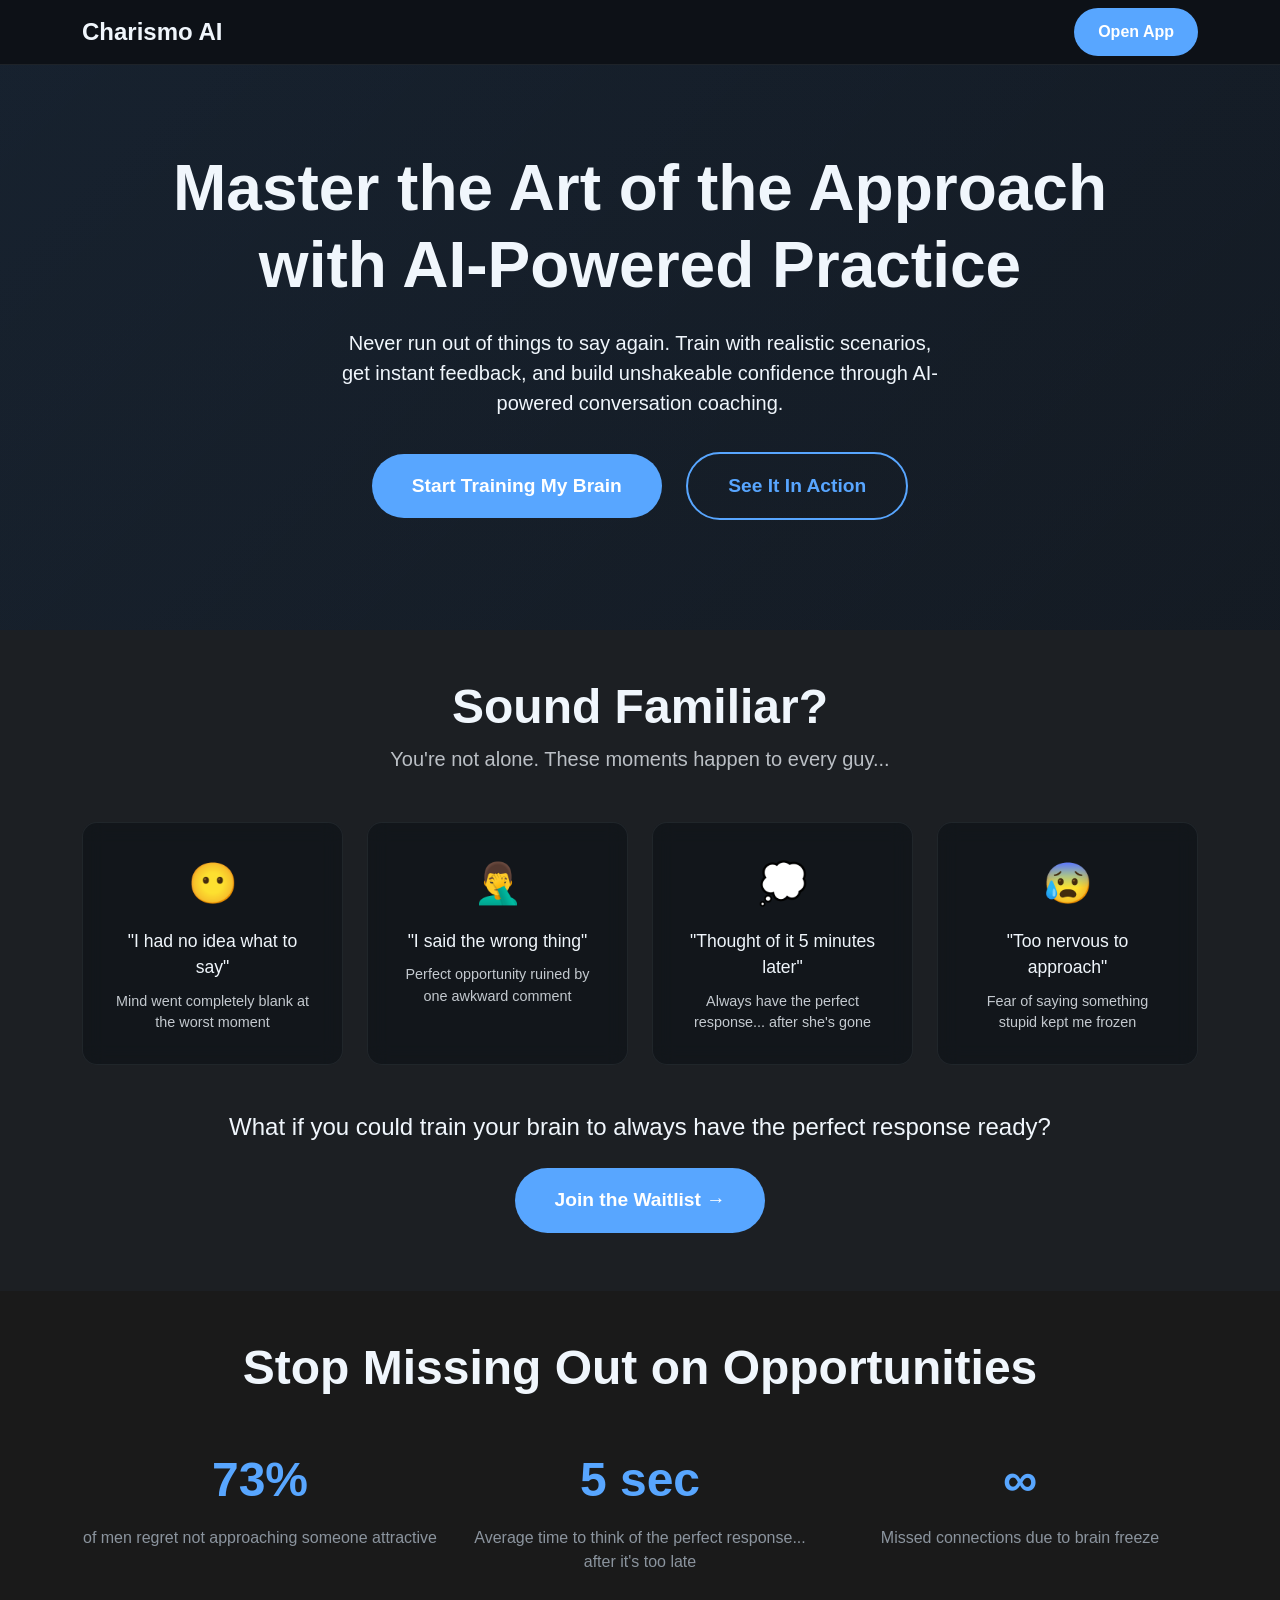
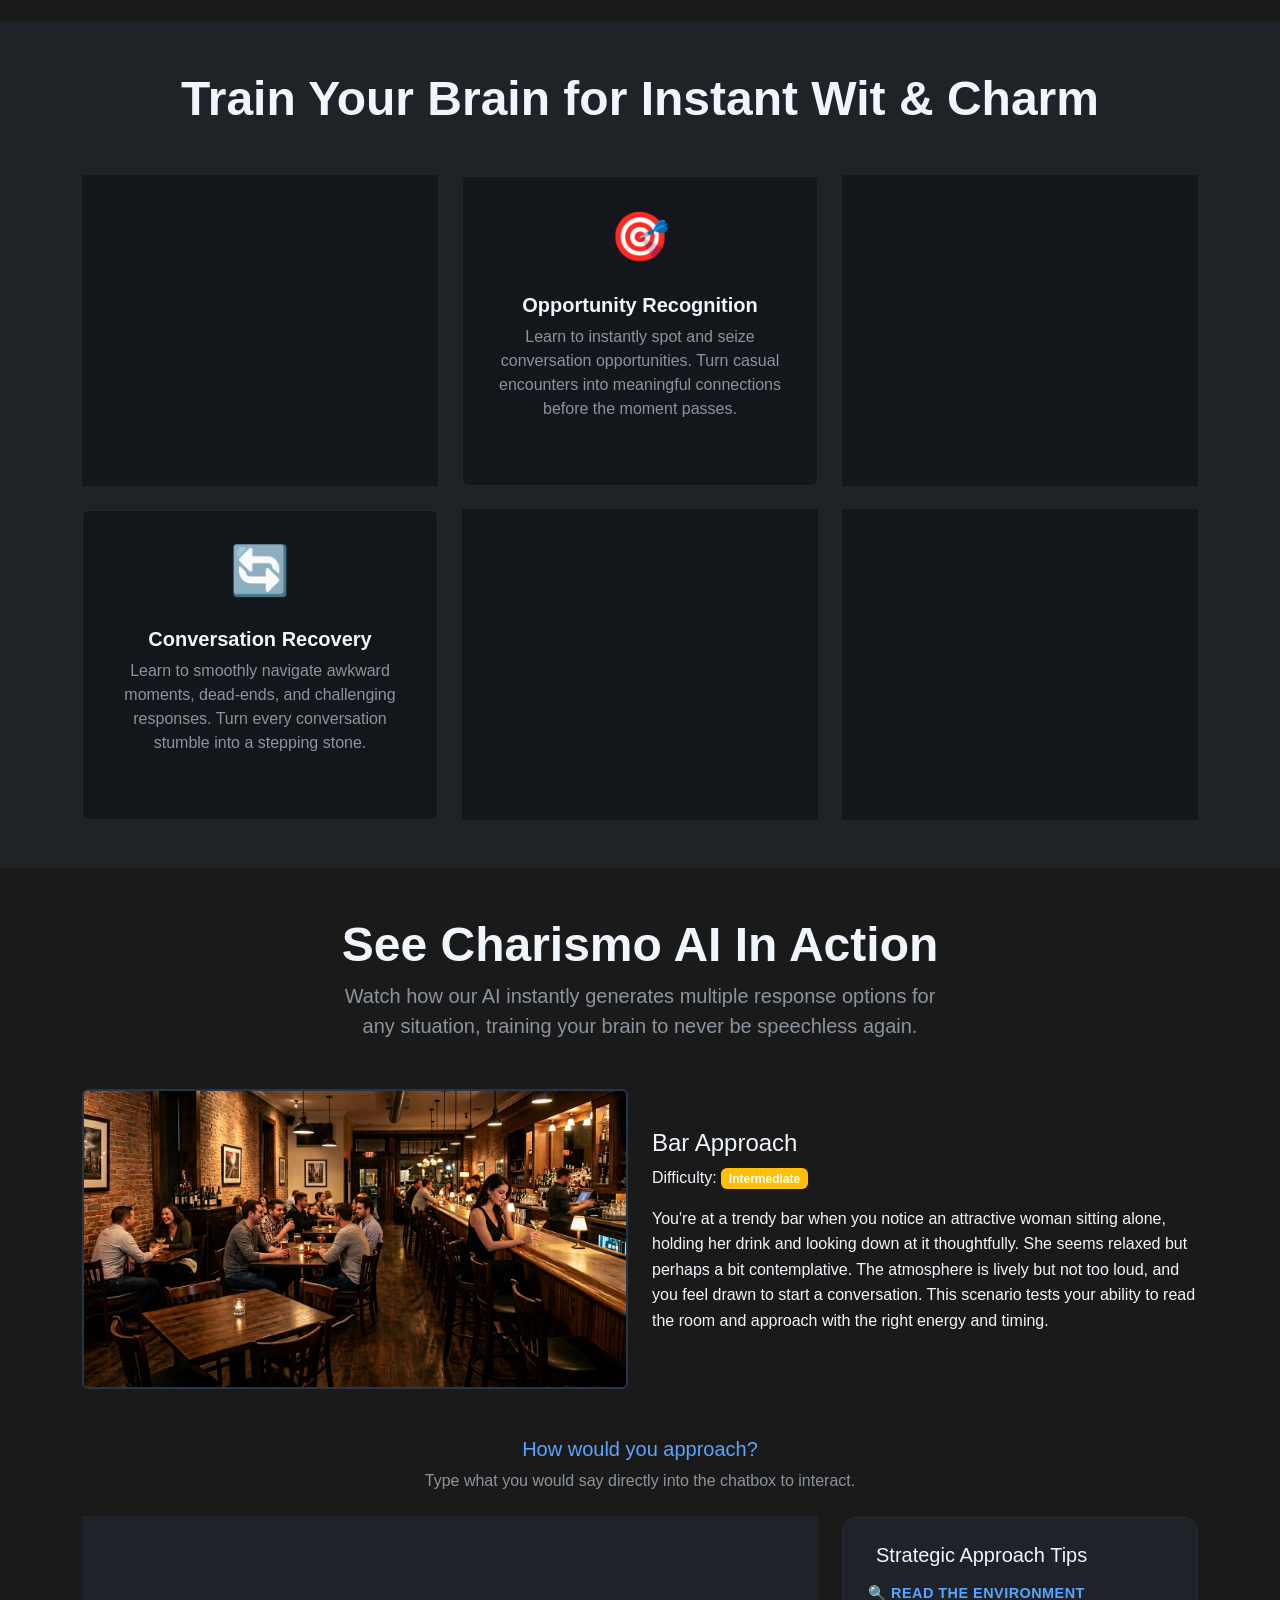
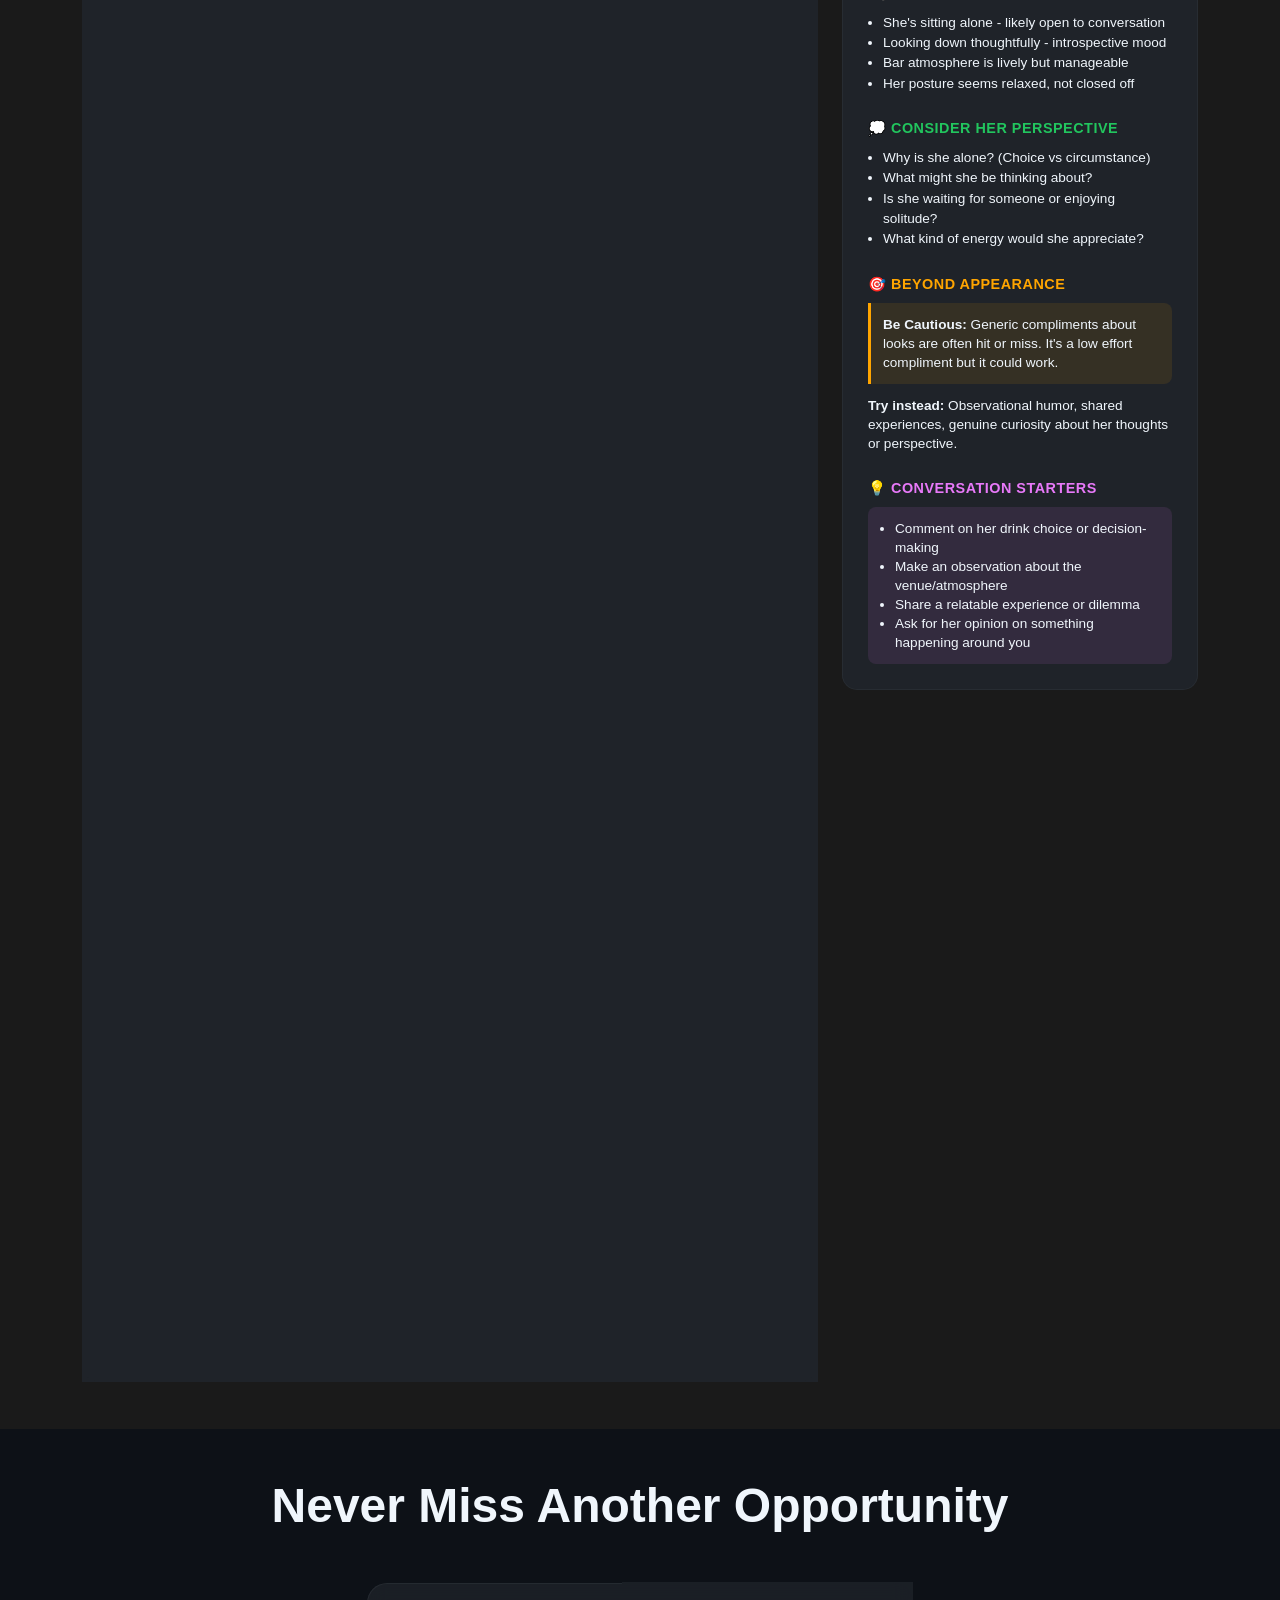
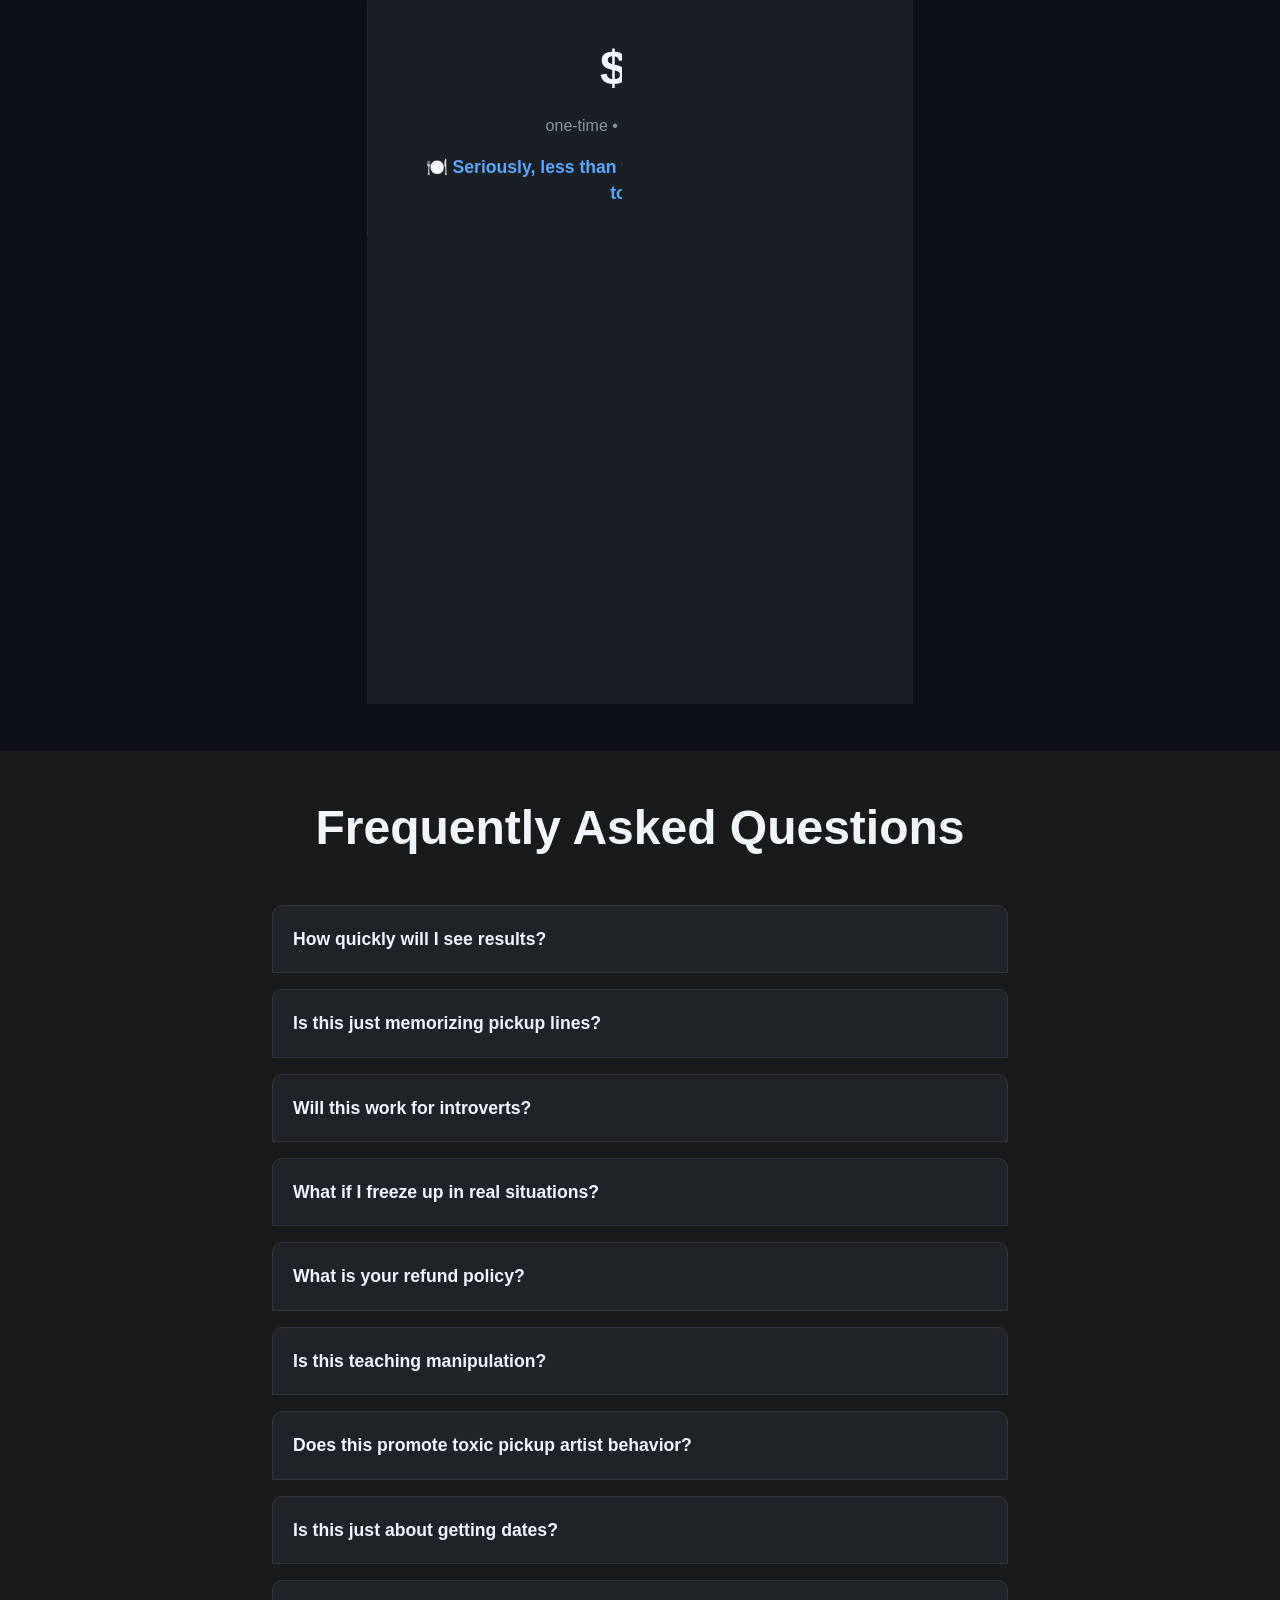
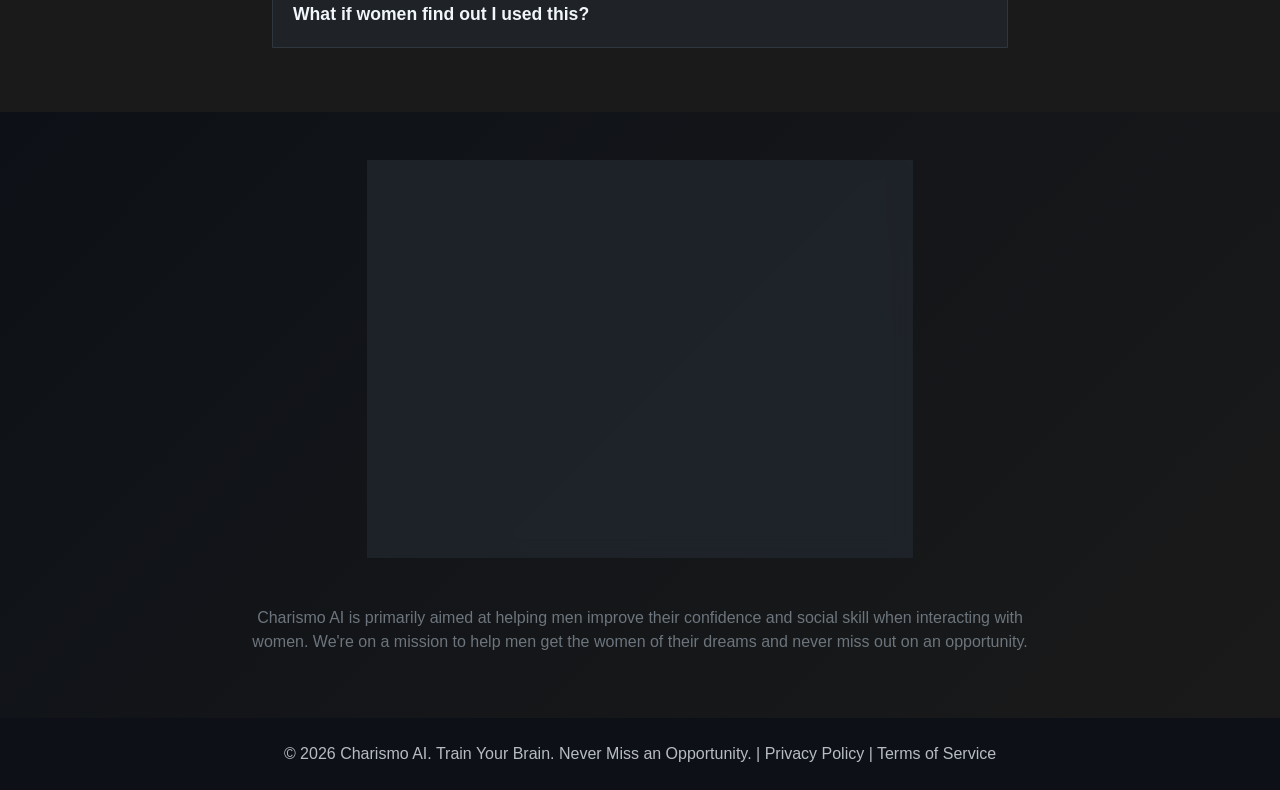
==== commit a72edad4: "Update index.html" ====
--- a/index.html
+++ b/index.html
@@ -9,6 +9,16 @@
     <!-- Bootstrap 5 CSS -->
     <link href="https://cdn.jsdelivr.net/npm/bootstrap@5.3.3/dist/css/bootstrap.min.css" rel="stylesheet"
         integrity="sha384-QWTKZyjpPEjISv5WaRU9OFeRpok6YctnYmDr5pNlyT2bRjXh0JMhjY6hW+ALEwIH" crossorigin="anonymous">
+
+    <!-- Google tag (gtag.js) -->
+    <script async src="https://www.googletagmanager.com/gtag/js?id=G-0E37KGTZE9"></script>
+    <script>
+        window.dataLayer = window.dataLayer || [];
+        function gtag() { dataLayer.push(arguments); }
+        gtag('js', new Date());
+
+        gtag('config', 'G-0E37KGTZE9');
+    </script>
 
     <!-- Custom CSS -->
     <style>
@@ -1291,6 +1301,14 @@
                     </div>
                 </div>
             </div>
+            <div class="row">
+                <div class="col text-center mt-5">
+                    <p class="text-secondary text-balance">Charismo AI is primarily aimed at helping men improve their
+                        confidence and
+                        social skill when interacting with women. We're on a mission to help men get the women of their
+                        dreams and never miss out on an opportunity.</p>
+                </div>
+            </div>
         </div>
     </section>
 
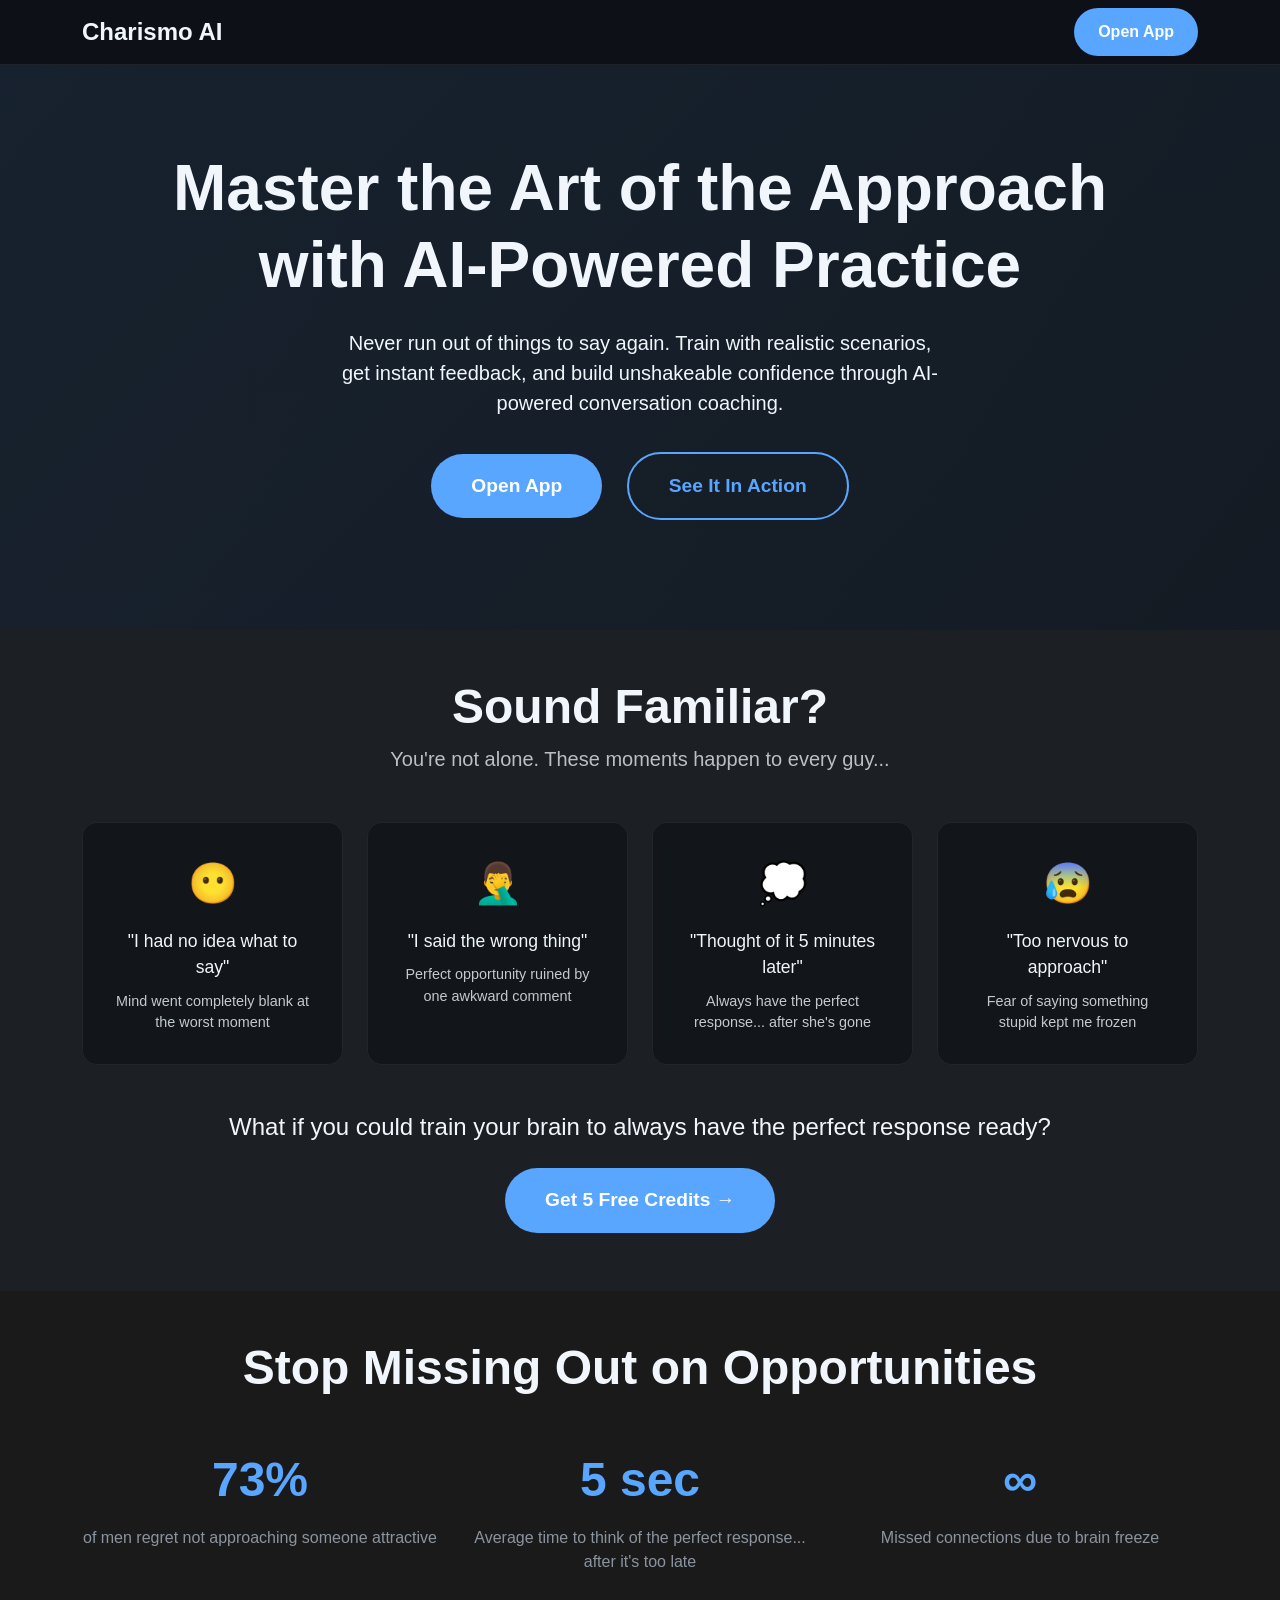
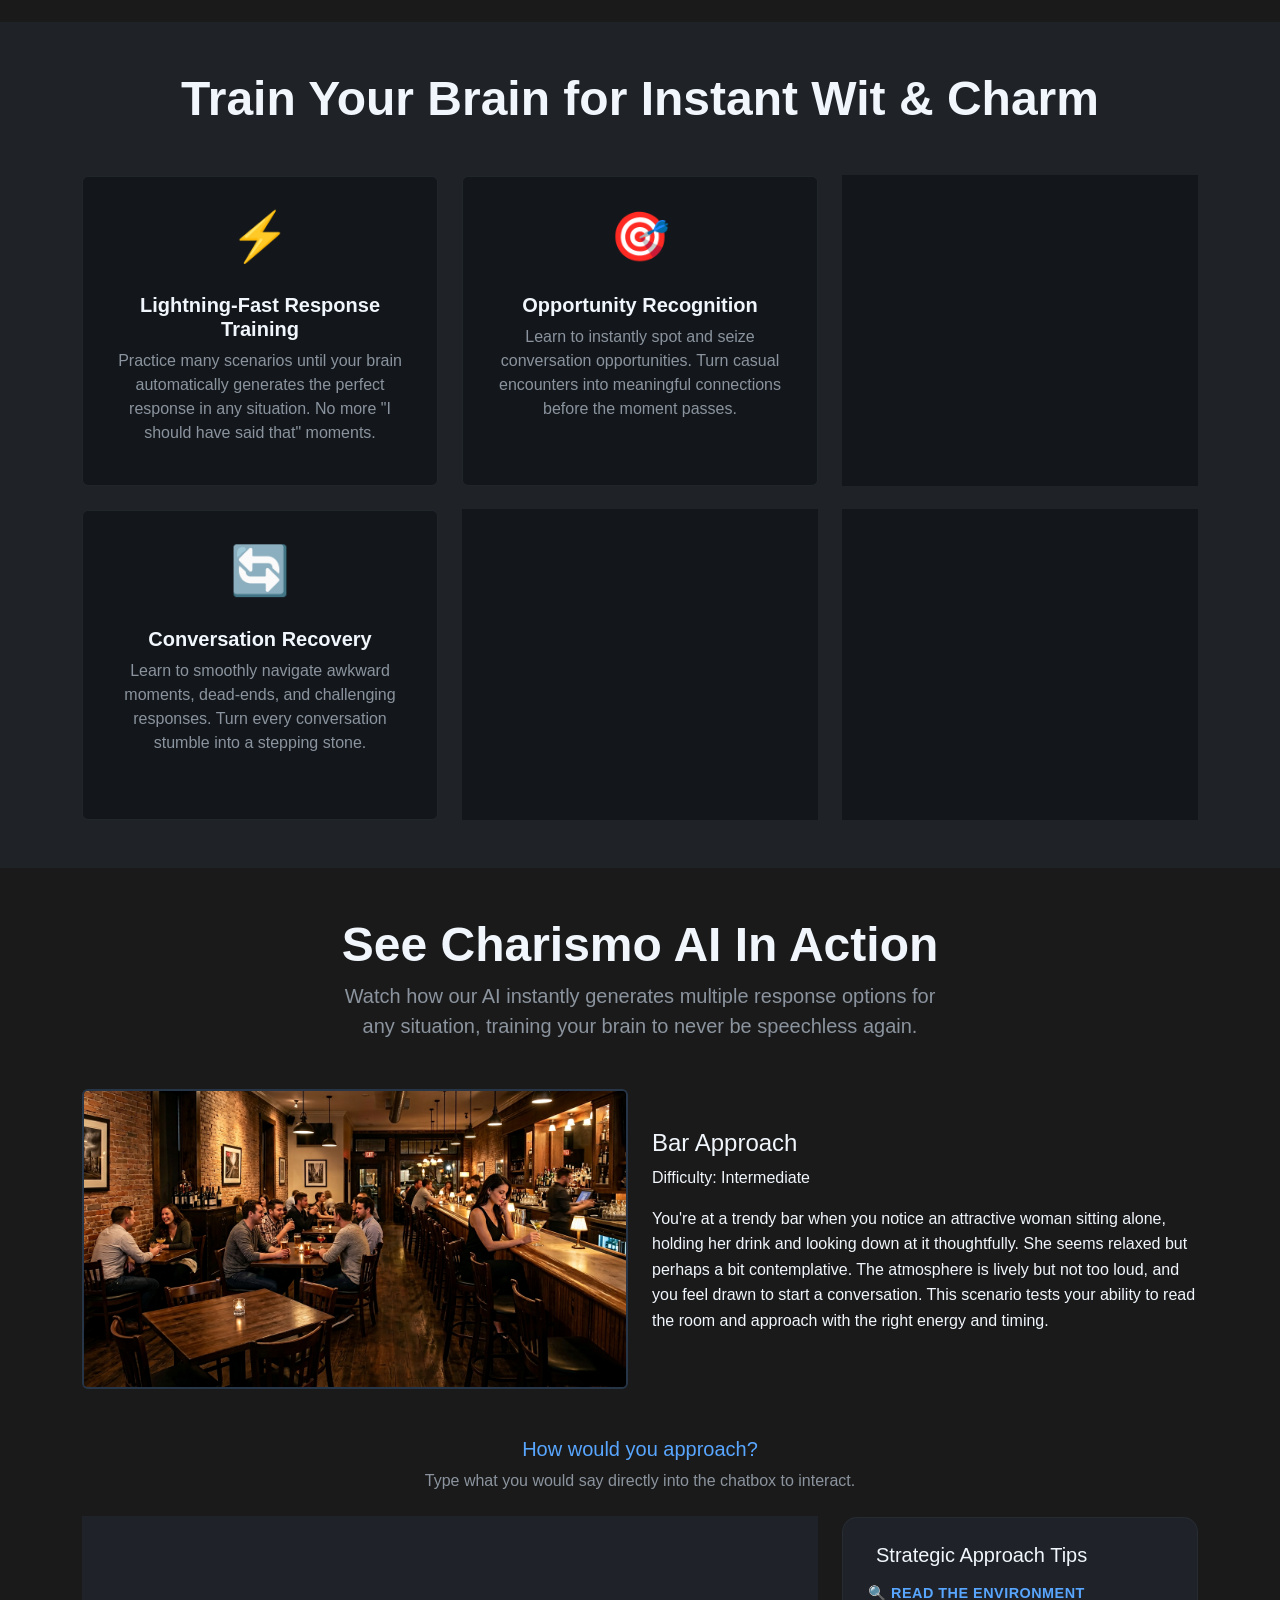
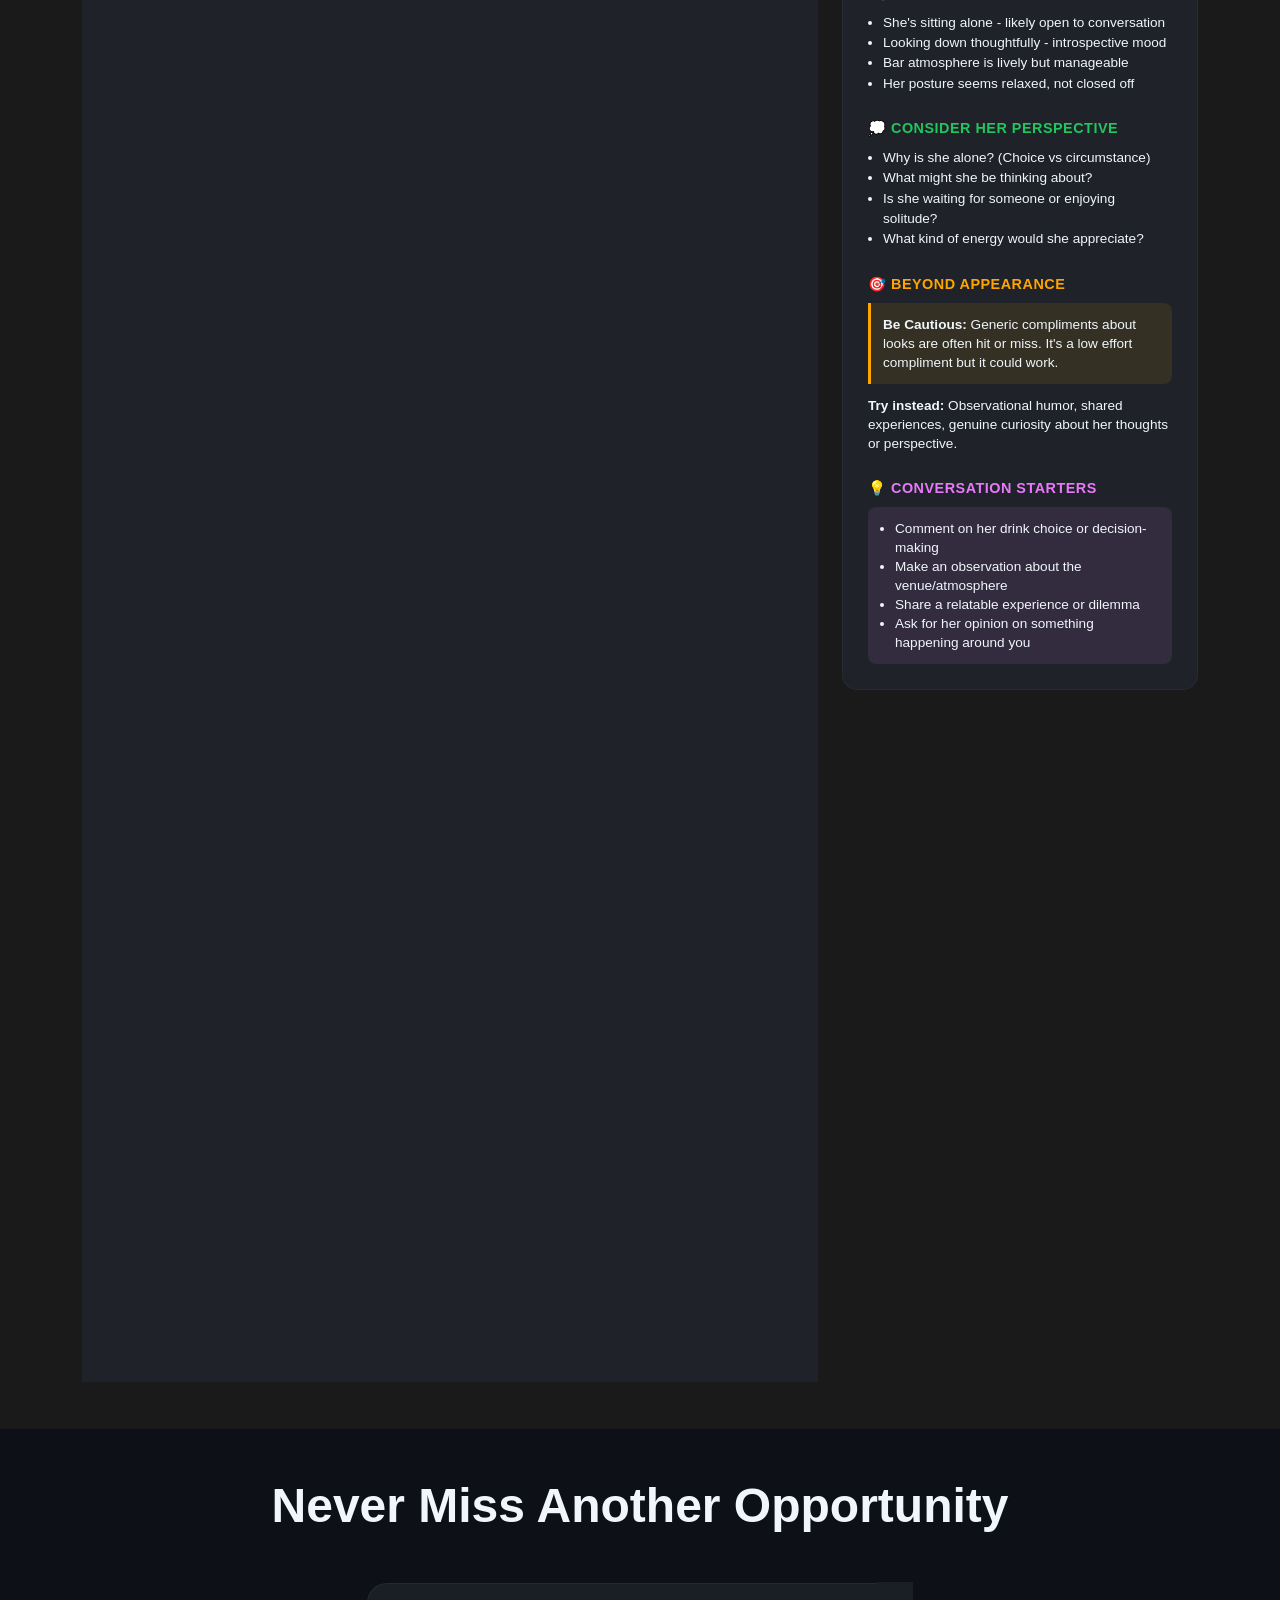
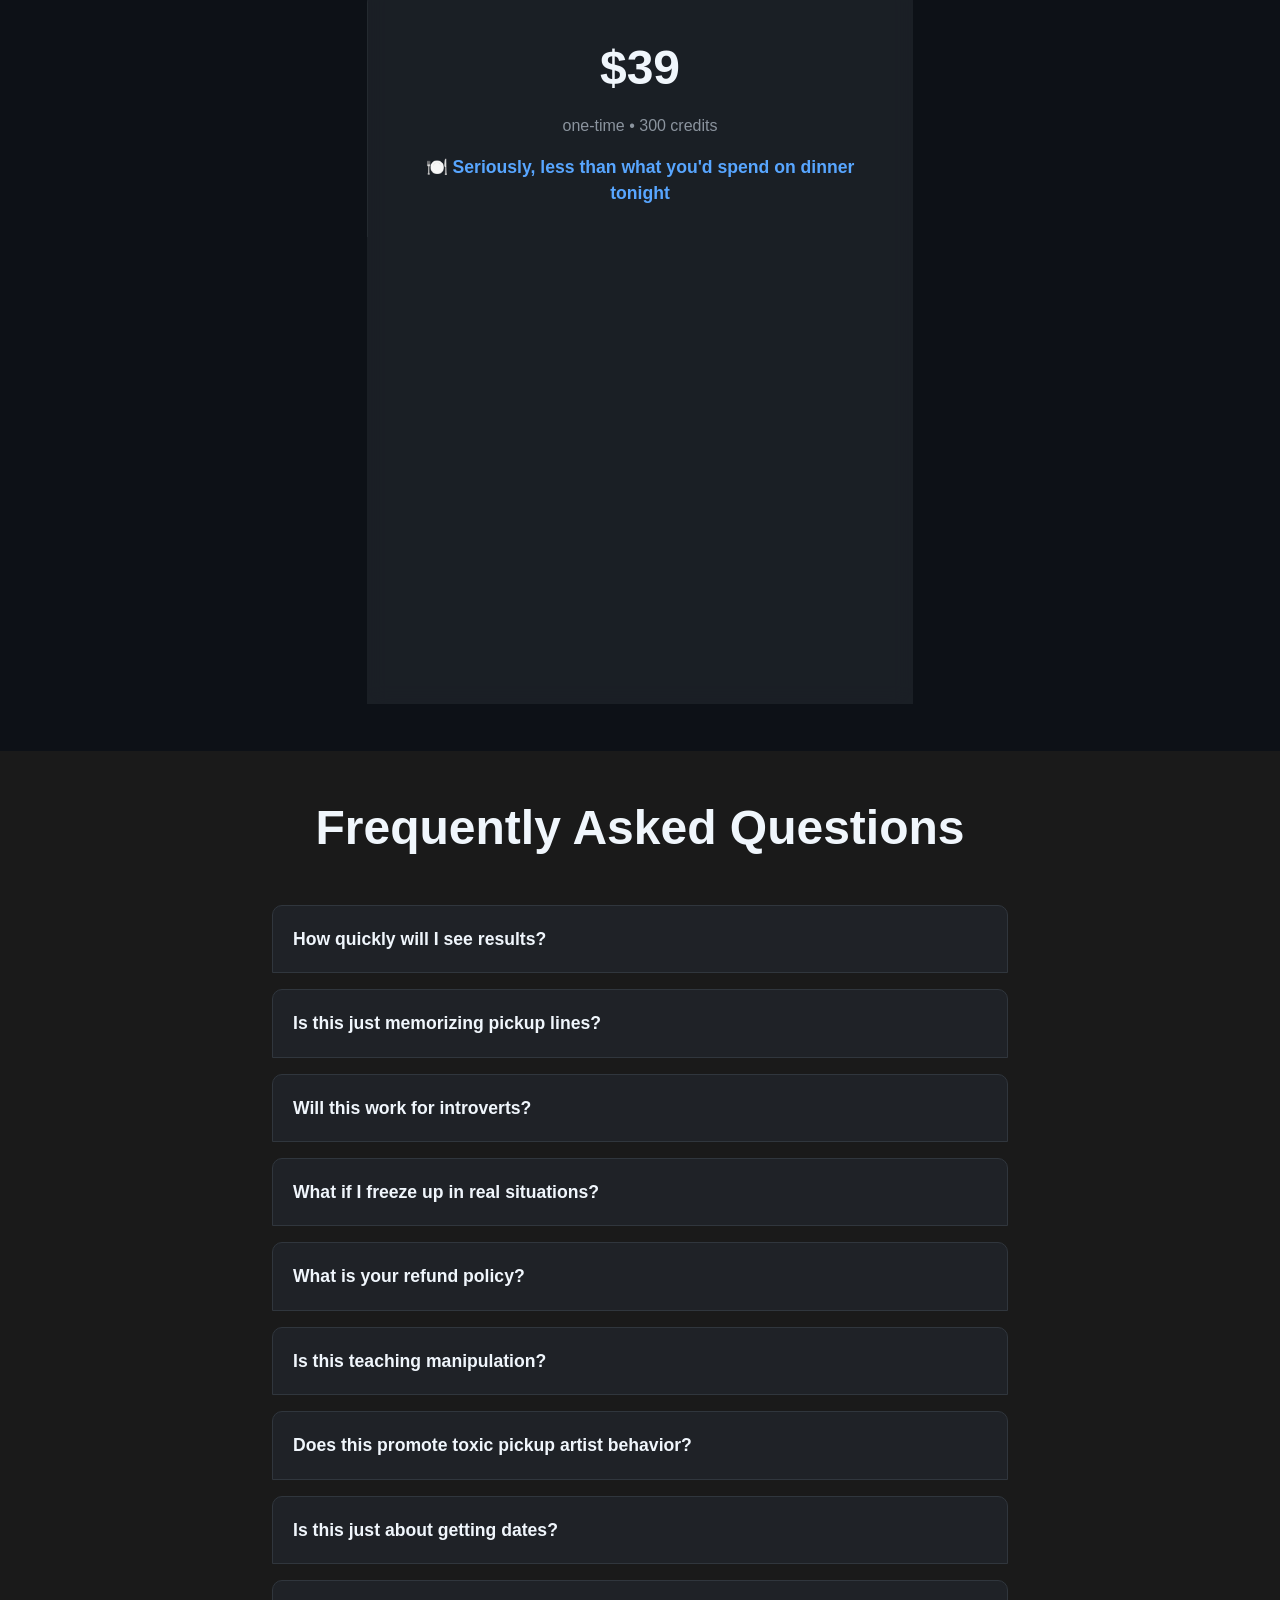
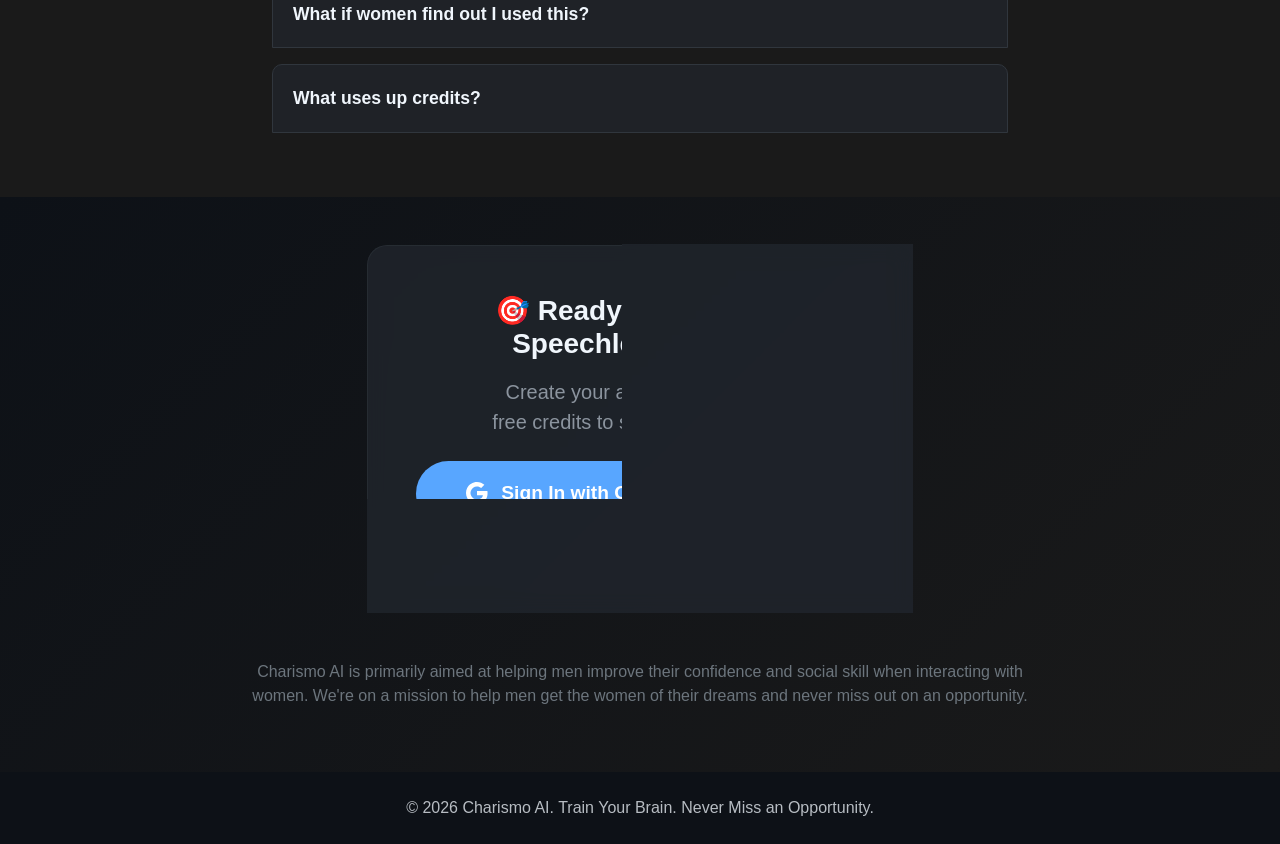
==== commit 7b3ed661: "Update index.html" ====
--- a/index.html
+++ b/index.html
@@ -592,14 +592,14 @@
             background: linear-gradient(135deg, var(--darker-bg) 0%, var(--dark-bg) 100%);
         }
 
-        .waitlist-card {
+        .signup-card {
             background: rgba(33, 38, 45, 0.8);
             backdrop-filter: blur(10px);
             border: 1px solid rgba(48, 54, 61, 0.5);
             border-radius: 20px;
         }
 
-        .btn-waitlist {
+        .btn-signup {
             display: flex;
             align-items: center;
             justify-content: center;
@@ -627,7 +627,7 @@
                 Charismo AI
             </a>
             <div class="navbar-nav ms-auto">
-                <a href="/app/" class="btn-custom-primary btn-nav-custom">
+                <a href="https://app.charismoai.com" class="btn-custom-primary btn-nav-custom">
                     Open App
                 </a>
             </div>
@@ -642,9 +642,9 @@
                     Practice</h1>
                 <p class="lead mb-4 mx-auto max-width-600">Never run out of things to say again. Train with
                     realistic scenarios, get instant feedback, and build unshakeable confidence through AI-powered
-                    conversation coaching.</p>
+                    conversation coaching. </p>
                 <div class="mt-4">
-                    <a href="#waitlist" class="btn-custom-primary">Start Training My Brain</a>
+                    <a href="https://app.charismoai.com" class="btn-custom-primary">Open App</a>
                     <a href="#demo" class="btn-custom-secondary">See It In Action</a>
                 </div>
             </div>
@@ -692,7 +692,7 @@
                 <div class="mt-5">
                     <h3 class="h4 mb-3">What if you could train your brain to always have the perfect response ready?
                     </h3>
-                    <a href="#waitlist" class="btn-custom-primary btn-lg">Join the Waitlist →</a>
+                    <a href="https://app.charismoai.com" class="btn-custom-primary btn-lg">Get 5 Free Credits →</a>
                 </div>
             </div>
         </div>
@@ -745,7 +745,7 @@
                             <div class="feature-icon">⚡</div>
                             <h3 class="h5 fw-bold text-light-custom">Lightning-Fast Response Training
                             </h3>
-                            <p class="text-muted-custom">Practice thousands of scenarios until your brain
+                            <p class="text-muted-custom">Practice many scenarios until your brain
                                 automatically
                                 generates the perfect response in any situation. No more "I should have said that"
                                 moments.</p>
@@ -863,8 +863,7 @@
                     <div class="scenario-content">
                         <div class="mb-3">
                             <h3 class="h4 text-light-custom">Bar Approach</h3>
-                            <p>Difficulty:
-                                <span class="badge bg-warning">Intermediate</span>
+                            <p>Difficulty: Intermediate
                             </p>
                         </div>
                         <p class="line-height-1-6">
@@ -1174,7 +1173,7 @@
                     <div class="card pricing-card">
                         <div class="card-body text-center p-5">
                             <div class="price pricing-price-custom">$39</div>
-                            <div class="mb-3 pricing-subtitle-custom">one-time • 500 evaluations</div>
+                            <div class="mb-3 pricing-subtitle-custom">one-time • 300 credits</div>
                             <div class="mb-4 pricing-highlight">
                                 🍽️ Seriously, less than what you'd spend on dinner tonight
                             </div>
@@ -1185,9 +1184,11 @@
                                 <li class="text-light-custom">✓ Context-aware response suggestions</li>
                                 <li class="text-light-custom">✓ Progress tracking & brain training stats</li>
                                 <li class="text-light-custom">✓ Graceful rejection handling</li>
-                                <li class="text-light-custom">✓ Send 500 messages, valid for 1 year</li>
+                                <li class="text-light-custom">✓ Send 300 messages to AI for analysis, valid for 6 months
+                                </li>
                             </ul>
-                            <a href="#waitlist" class="btn-custom-primary">Join the Waitlist</a>
+                            <a href="https://app.charismoai.com" class="btn-custom-primary">Start with 5 Free
+                                Credits</a>
                         </div>
                     </div>
                 </div>
@@ -1261,26 +1262,35 @@
                             effort into becoming a better conversationalist. You're not using scripts - you're
                             developing genuine social intelligence and emotional awareness.</div>
                     </div>
+                    <div class="mb-3">
+                        <button class="faq-question">What uses up credits?</button>
+                        <div class="faq-answer">Each message you send to the AI agent consumes one credit. Credits are
+                            used to track
+                            your usage and ensure fair access to the AI's capabilities. You can purchase additional
+                            credits as needed to continue practicing and improving your communication skills. Any server
+                            errors on our side do not consume credits. Credits are valid for 6 months from the date of
+                            purchase.</div>
+                    </div>
                 </div>
             </div>
         </div>
     </section>
 
-    <!-- Waitlist Section -->
-    <section id="waitlist" class="py-5 bg-gradient-custom">
+    <!-- Signup Section -->
+    <section id="start" class="py-5 bg-gradient-custom">
         <div class="container">
             <div class="row justify-content-center">
                 <div class="col-lg-6 col-md-8">
-                    <div class="card waitlist-card">
+                    <div class="card signup-card">
                         <div class="card-body text-center p-5">
                             <h3 class="h3 fw-bold mb-3 text-light-custom">🎯 Ready to Never Be
                                 Speechless Again?</h3>
-                            <p class="lead mb-4 text-muted-custom">Join our exclusive waitlist and be
-                                the first to transform your conversation skills with Charismo AI brain training.</p>
-
-
-                            <a href="https://forms.gle/Zio6JQtF8wpdnfHq5"
-                                class="btn-custom-primary btn-lg mb-3 btn-waitlist">
+                            <p class="lead mb-4 text-muted-custom text-balance">Create your account and get 5 free
+                                credits to start
+                                training today.</p>
+
+
+                            <a href="https://app.charismoai.com" class="btn-custom-primary btn-lg mb-3 btn-signup">
                                 <svg style="width: 24px; height: 24px; margin-right: 12px;" viewBox="0 0 24 24">
                                     <path fill="currentColor"
                                         d="M22.56 12.25c0-.78-.07-1.53-.2-2.25H12v4.26h5.92c-.26 1.37-1.04 2.53-2.21 3.31v2.77h3.57c2.08-1.92 3.28-4.74 3.28-8.09z" />
@@ -1291,11 +1301,11 @@
                                     <path fill="currentColor"
                                         d="M12 5.38c1.62 0 3.06.56 4.21 1.64l3.15-3.15C17.45 2.09 14.97 1 12 1 7.7 1 3.99 3.47 2.18 7.07l3.66 2.84c.87-2.6 3.3-4.53 6.16-4.53z" />
                                 </svg>
-                                Join Waitlist with Google
+                                Sign In with Google and Start Free
                             </a>
 
                             <div class="security-note">
-                                🔒 Secure sign-up • No spam
+                                🔒 Secure sign-in • 5 free credits included
                             </div>
                         </div>
                     </div>
@@ -1316,8 +1326,8 @@
     <footer class="footer-section py-4">
         <div class="container">
             <div class="text-center">
-                <p class="opacity-75 mb-0">&copy; 2026 Charismo AI. Train Your Brain. Never Miss an Opportunity. |
-                    Privacy Policy | Terms of Service</p>
+                <p class="opacity-75 mb-0">&copy; 2026 Charismo AI. Train Your Brain. Never Miss an Opportunity.
+                </p>
             </div>
         </div>
     </footer>
@@ -1393,6 +1403,17 @@
             });
         });
     </script>
+
+    <!-- cookie banner -->
+    <script type="text/javascript"
+        src="//www.privacypolicies.com/public/cookie-consent/3.0.0/cookie-consent.js"></script>
+    <script type="text/javascript">
+        document.addEventListener('DOMContentLoaded', function () {
+            cookieconsent.run({ "notice_banner_type": "simple", "consent_type": "express", "palette": "light", "language": "en", "website_name": "Charismo AI", "change_preferences_selector": "changeCookiePrefs", "cookies_policy_url": "https://CharismoAI.com/cookies" });
+        });
+    </script>
+    <noscript>Cookie Consent by <a href="https://www.PrivacyPolicies.com/cookie-consent/"
+            rel="nofollow">PrivacyPolicies.com</a></noscript>
 </body>
 
 </html>
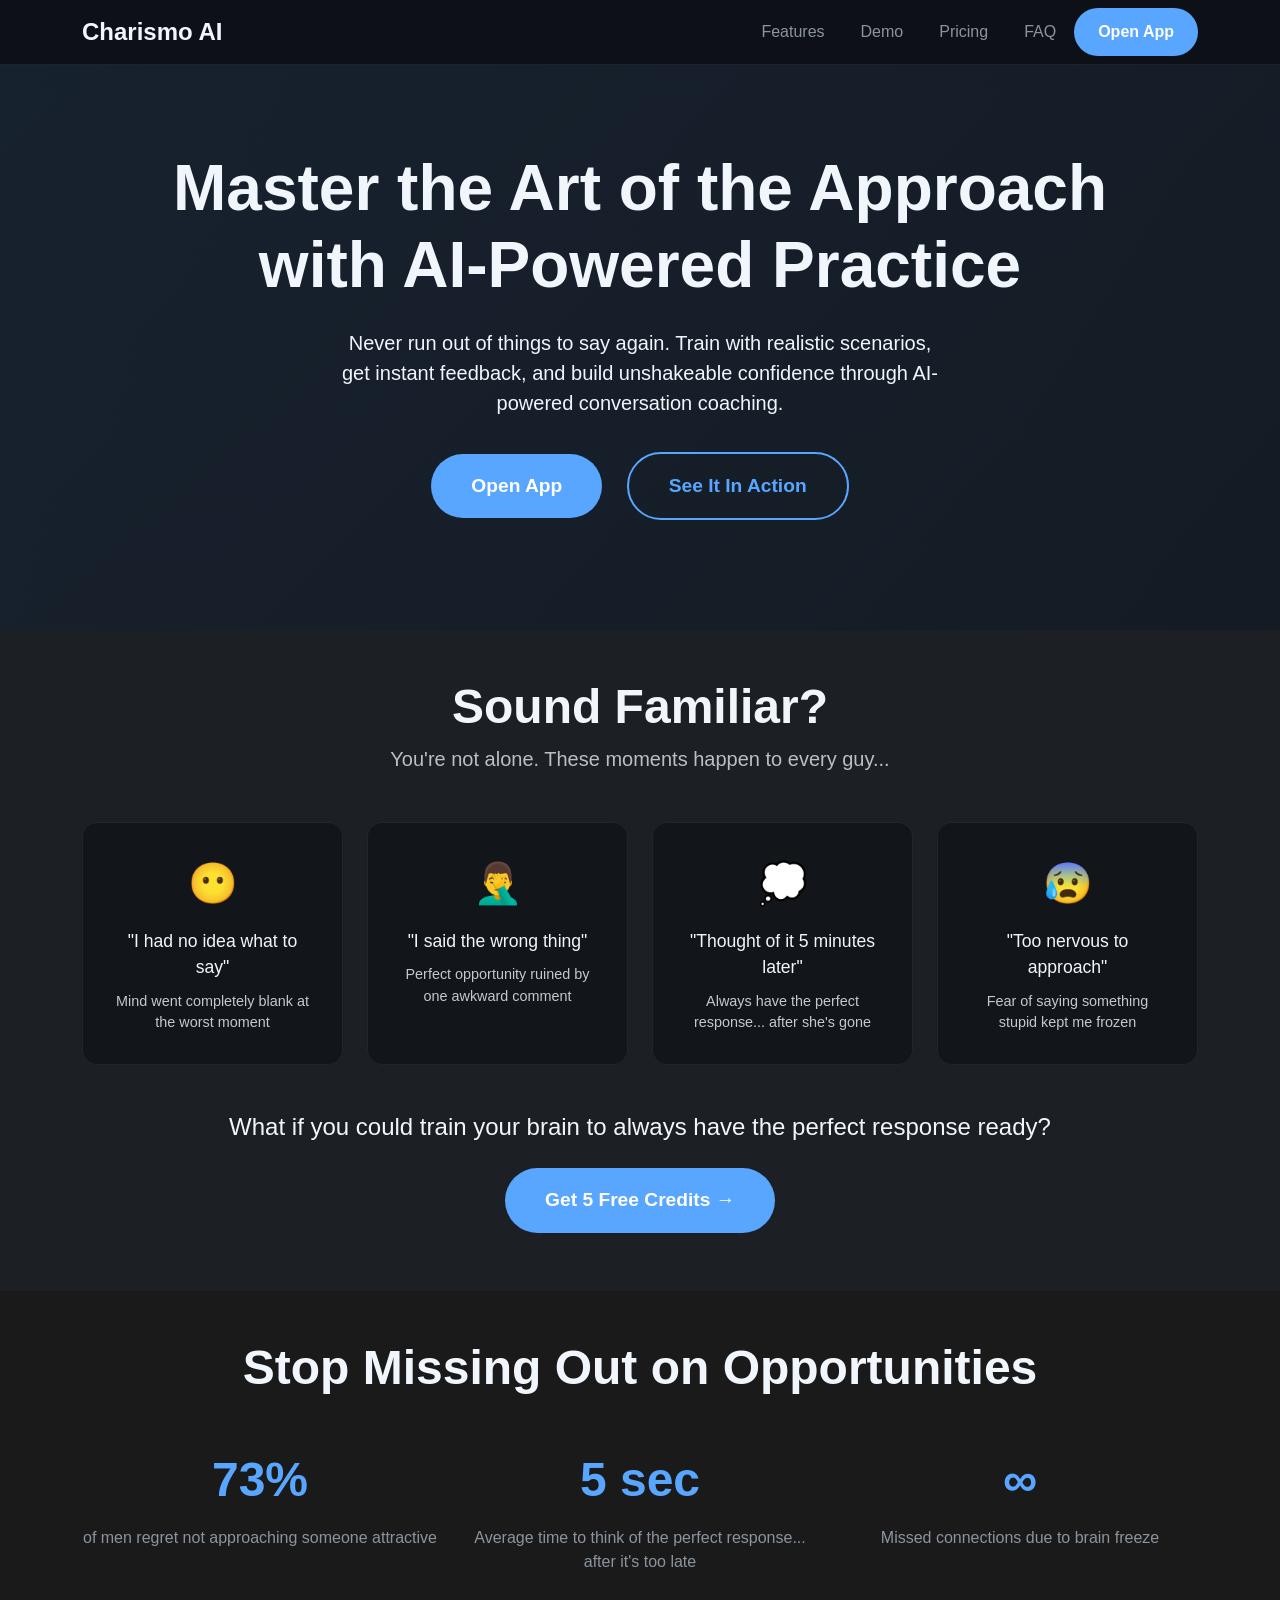
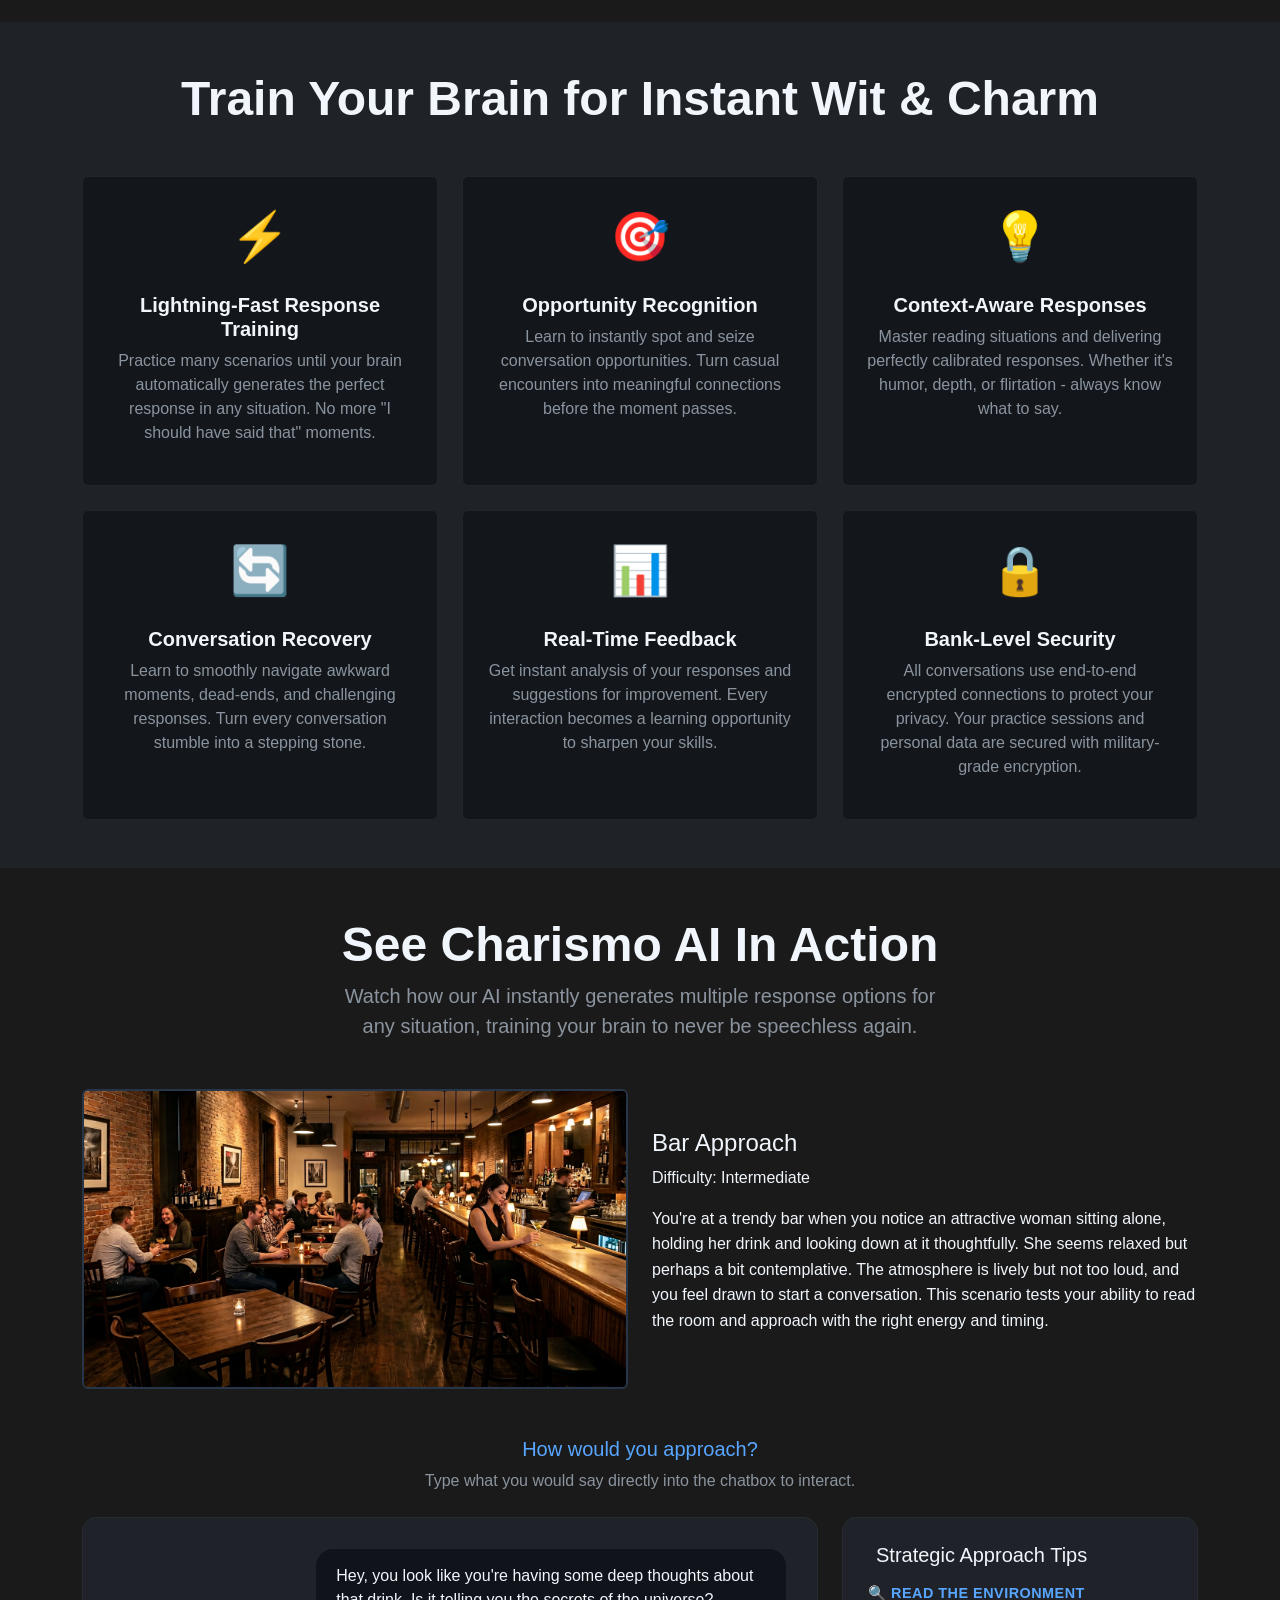
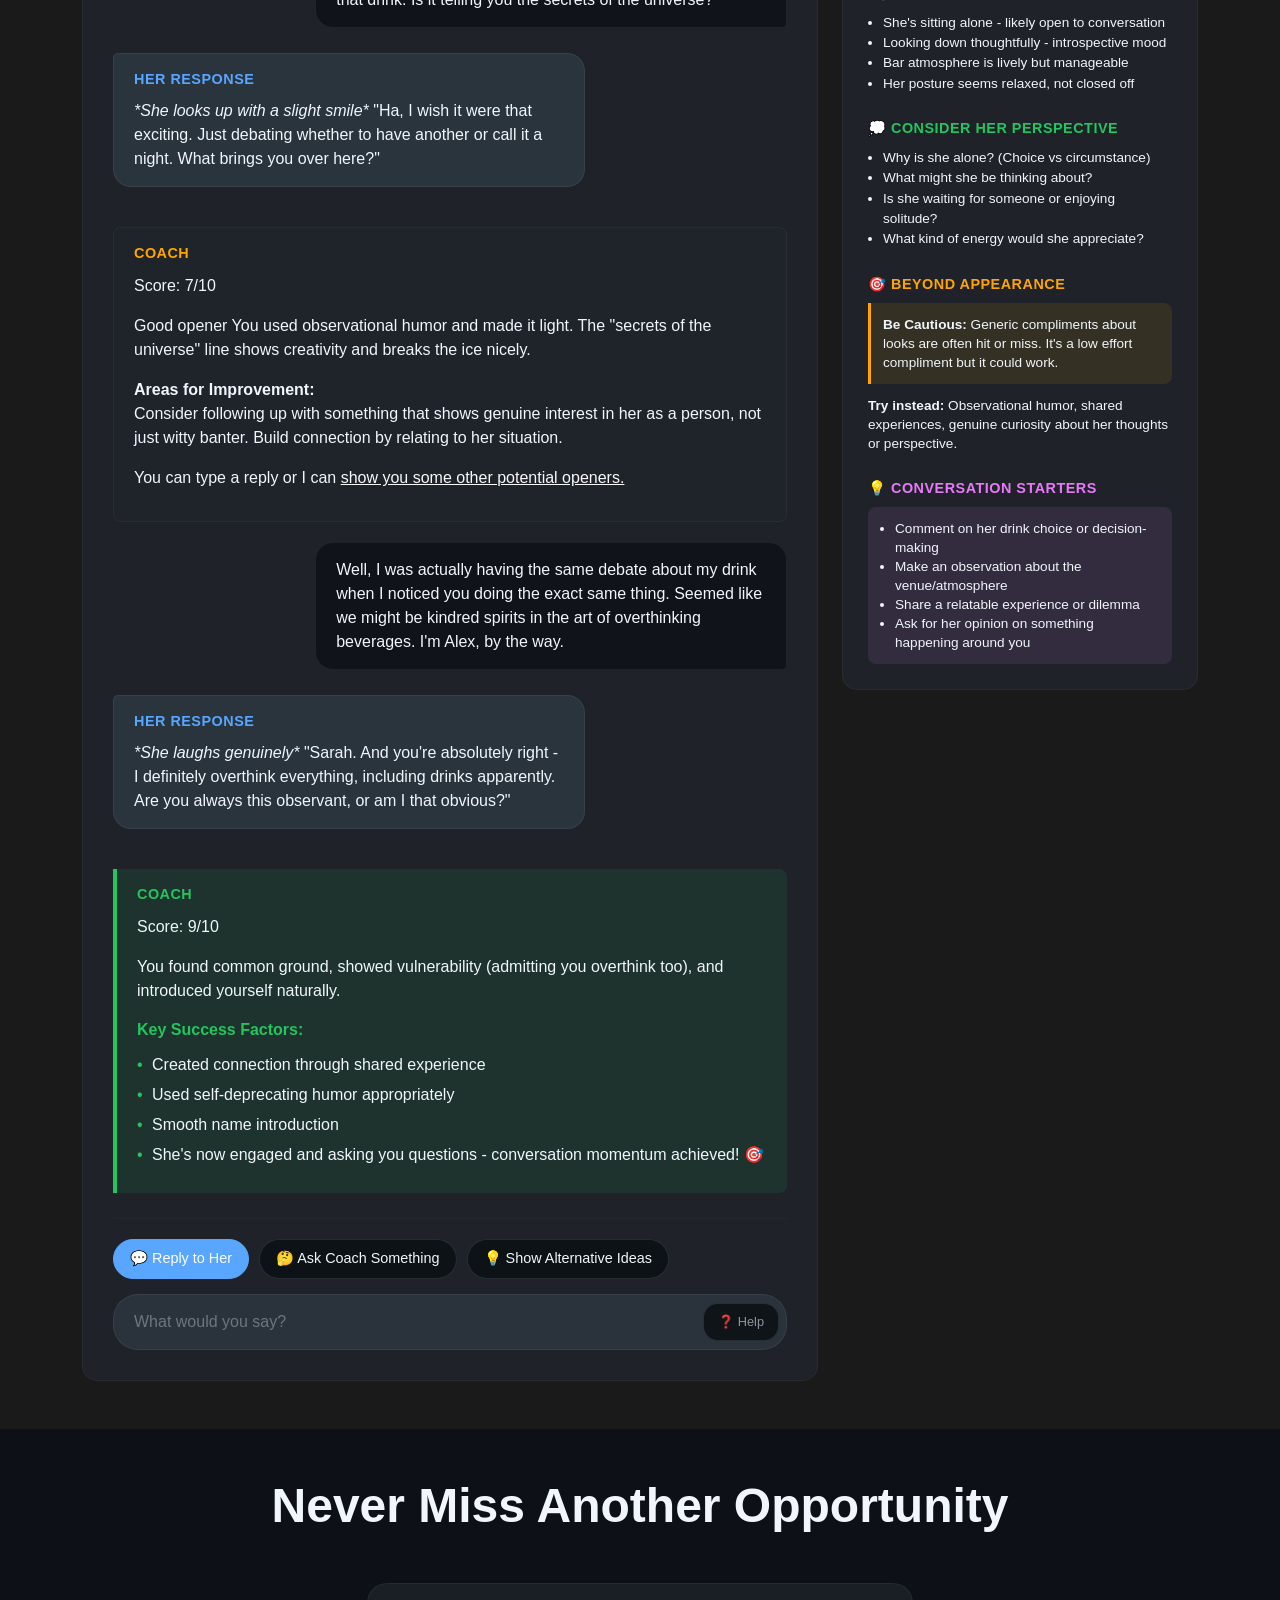
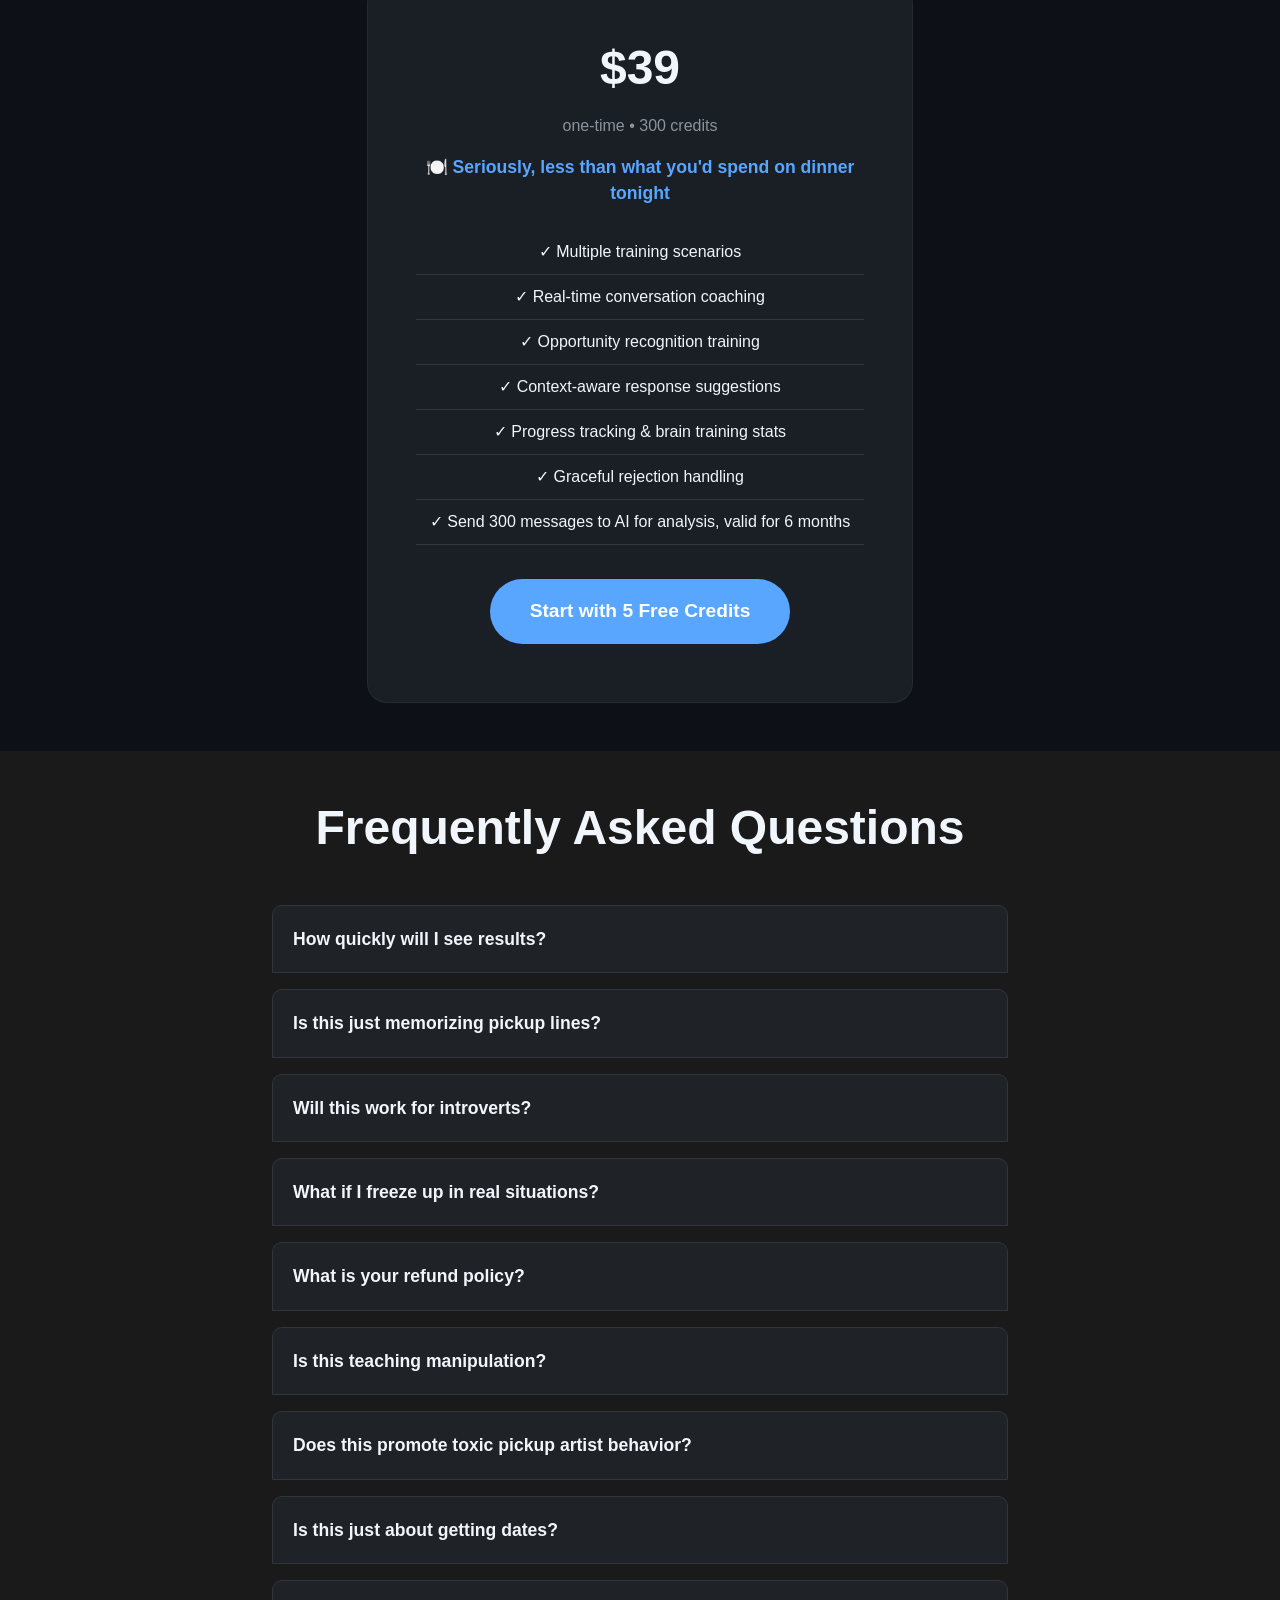
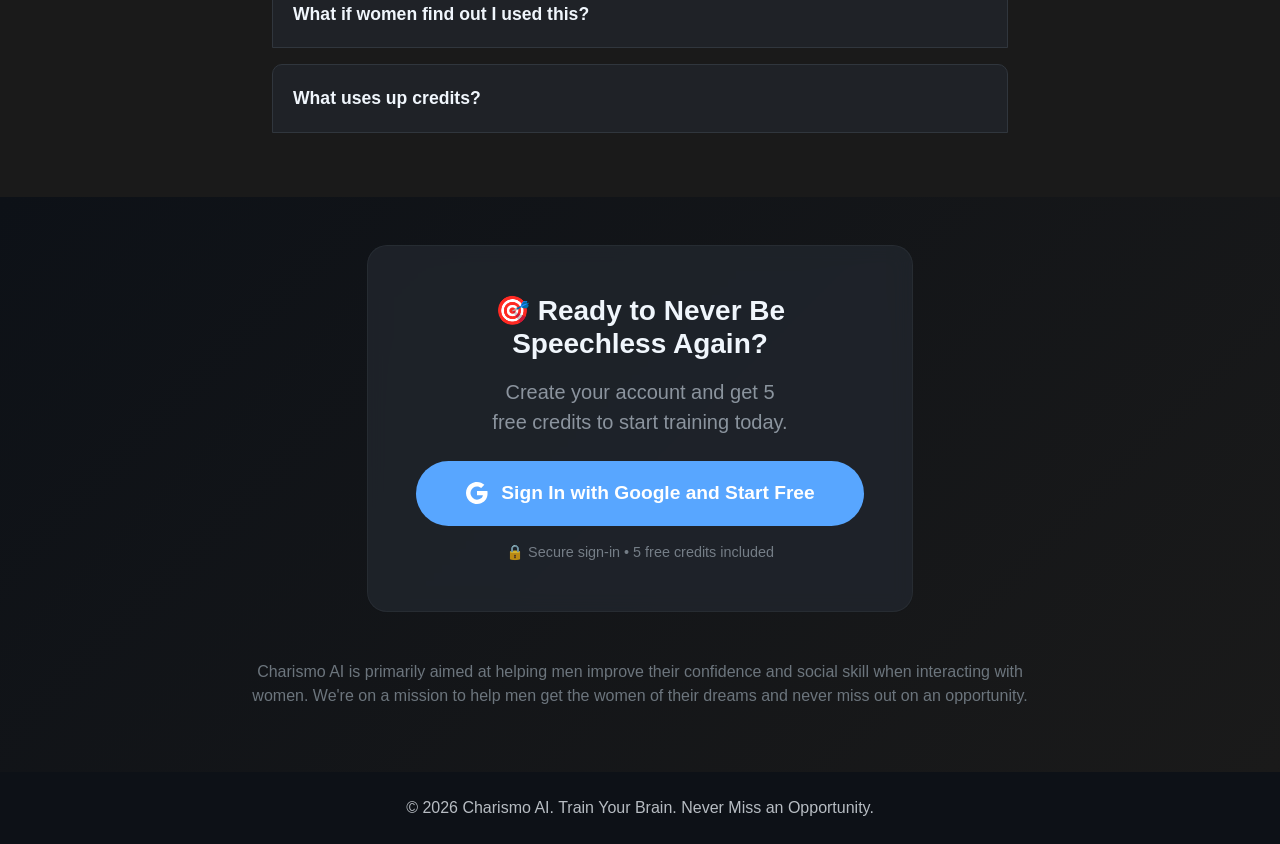
==== commit a7d74dab: "Update index.html" ====
--- a/index.html
+++ b/index.html
@@ -522,6 +522,17 @@
             color: var(--text-light);
         }
 
+        .nav-link-custom {
+            color: var(--text-muted);
+            font-weight: 500;
+            transition: color 0.3s ease;
+            margin: 0 10px;
+        }
+
+        .nav-link-custom:hover {
+            color: var(--text-light);
+        }
+
         .btn-nav-custom {
             padding: 12px 24px;
             font-size: 1rem;
@@ -626,10 +637,20 @@
             <a class="navbar-brand fw-bold navbar-brand-custom" href="#">
                 Charismo AI
             </a>
-            <div class="navbar-nav ms-auto">
-                <a href="https://app.charismoai.com" class="btn-custom-primary btn-nav-custom">
-                    Open App
-                </a>
+            <button class="navbar-toggler" type="button" data-bs-toggle="collapse" data-bs-target="#navbarMain"
+                aria-controls="navbarMain" aria-expanded="false" aria-label="Toggle navigation">
+                <span class="navbar-toggler-icon"></span>
+            </button>
+            <div class="collapse navbar-collapse" id="navbarMain">
+                <div class="navbar-nav ms-auto align-items-lg-center">
+                    <a class="nav-link nav-link-custom" href="#features">Features</a>
+                    <a class="nav-link nav-link-custom" href="#demo">Demo</a>
+                    <a class="nav-link nav-link-custom" href="#pricing">Pricing</a>
+                    <a class="nav-link nav-link-custom" href="#faq">FAQ</a>
+                    <a href="https://app.charismoai.com" class="btn-custom-primary btn-nav-custom">
+                        Open App
+                    </a>
+                </div>
             </div>
         </div>
     </nav>
@@ -1197,7 +1218,7 @@
     </section>
 
     <!-- FAQ Section -->
-    <section class="py-5 bg-dark-custom">
+    <section id="faq" class="py-5 bg-dark-custom">
         <div class="container">
             <div class="text-center mb-5">
                 <h2 class="display-5 fw-bold text-light-custom">Frequently Asked Questions</h2>
@@ -1339,13 +1360,41 @@
 
     <!-- Custom JS -->
     <script>
-        // Smooth scrolling for anchor links
+        // Smooth scrolling for anchor links with fixed navbar offset
         document.querySelectorAll('a[href^="#"]').forEach(anchor => {
             anchor.addEventListener('click', function (e) {
+                const targetSelector = this.getAttribute('href');
+                if (!targetSelector || targetSelector === '#') {
+                    return;
+                }
+
+                const targetElement = document.querySelector(targetSelector);
+                if (!targetElement) {
+                    return;
+                }
+
                 e.preventDefault();
-                document.querySelector(this.getAttribute('href')).scrollIntoView({
+
+                const navbar = document.querySelector('.navbar-custom');
+                const navHeight = navbar ? navbar.offsetHeight : 0;
+                const targetTop = targetElement.getBoundingClientRect().top + window.scrollY - navHeight - 8;
+
+                window.scrollTo({
+                    top: targetTop,
                     behavior: 'smooth'
                 });
+
+                if (history.pushState) {
+                    history.pushState(null, '', targetSelector);
+                } else {
+                    location.hash = targetSelector;
+                }
+
+                const navbarCollapse = document.querySelector('.navbar-collapse.show');
+                if (navbarCollapse) {
+                    const bsCollapse = bootstrap.Collapse.getInstance(navbarCollapse) || new bootstrap.Collapse(navbarCollapse, { toggle: false });
+                    bsCollapse.hide();
+                }
             });
         });
 
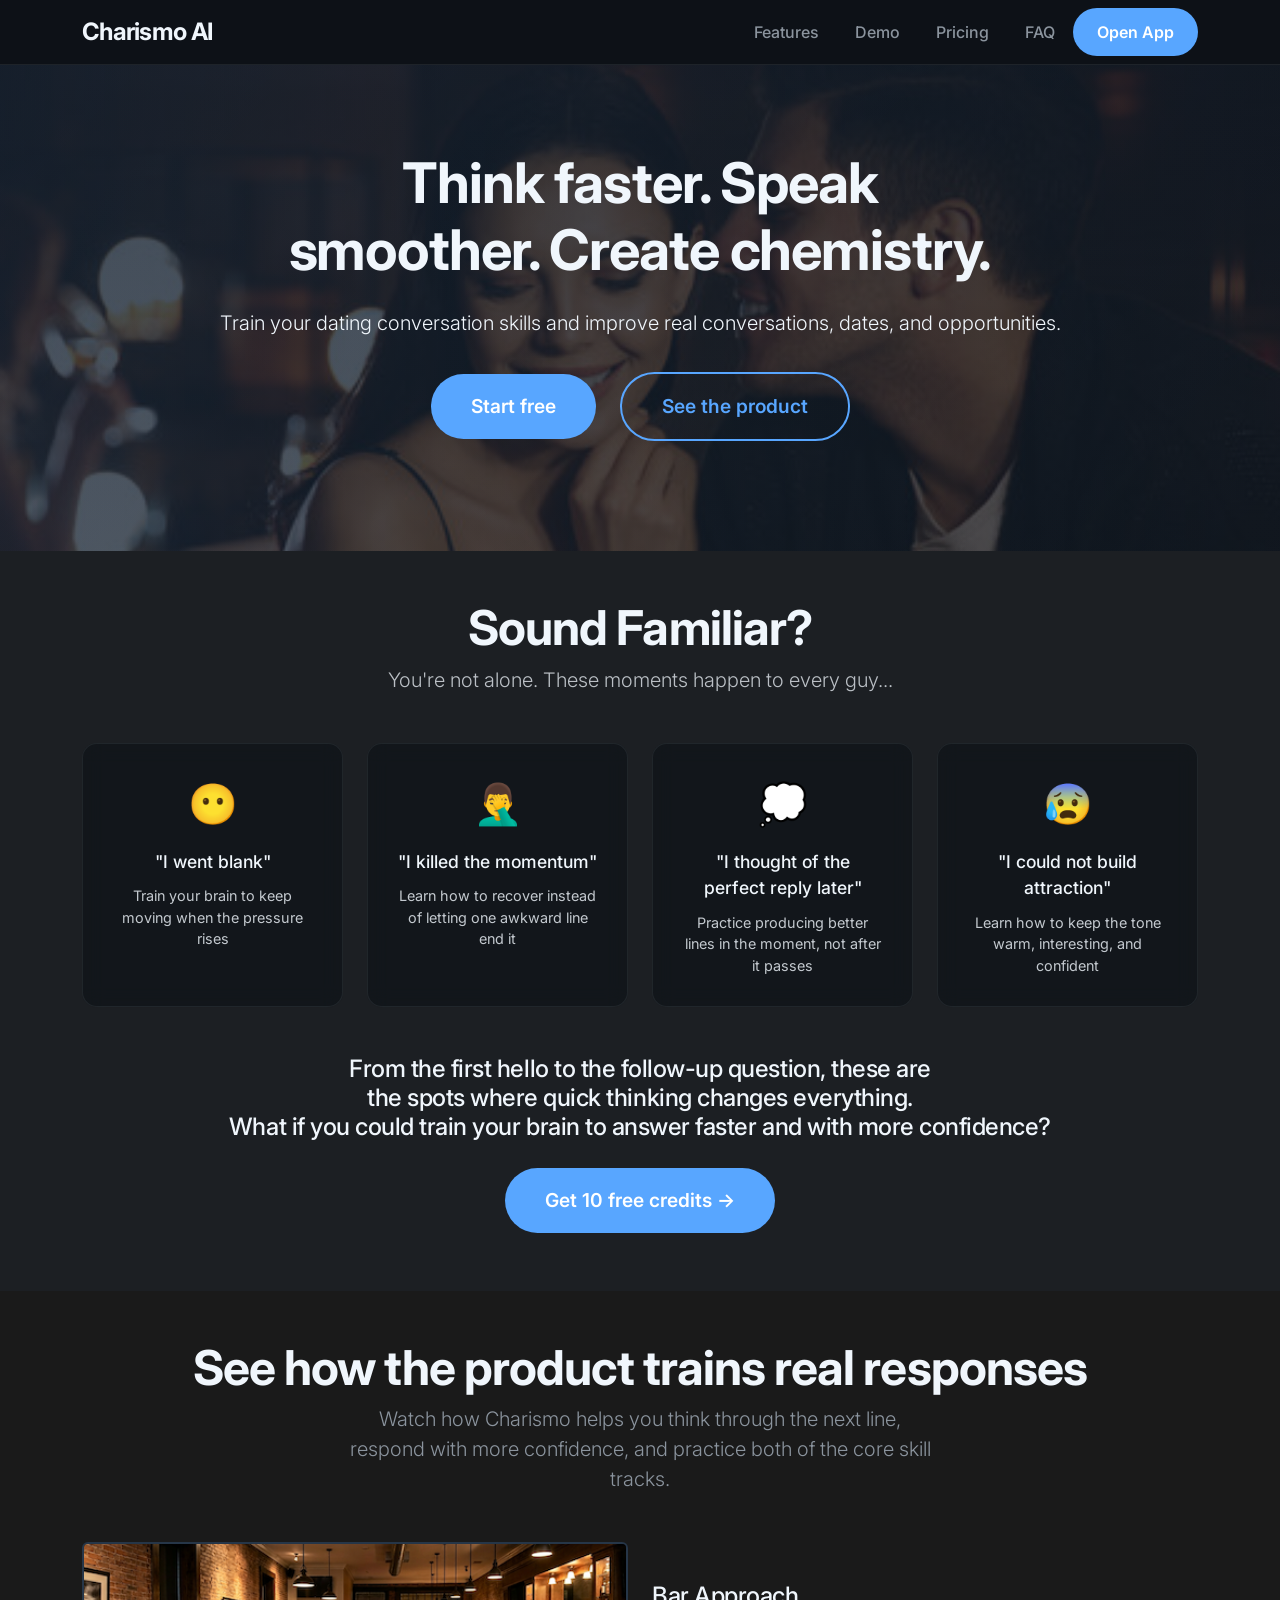
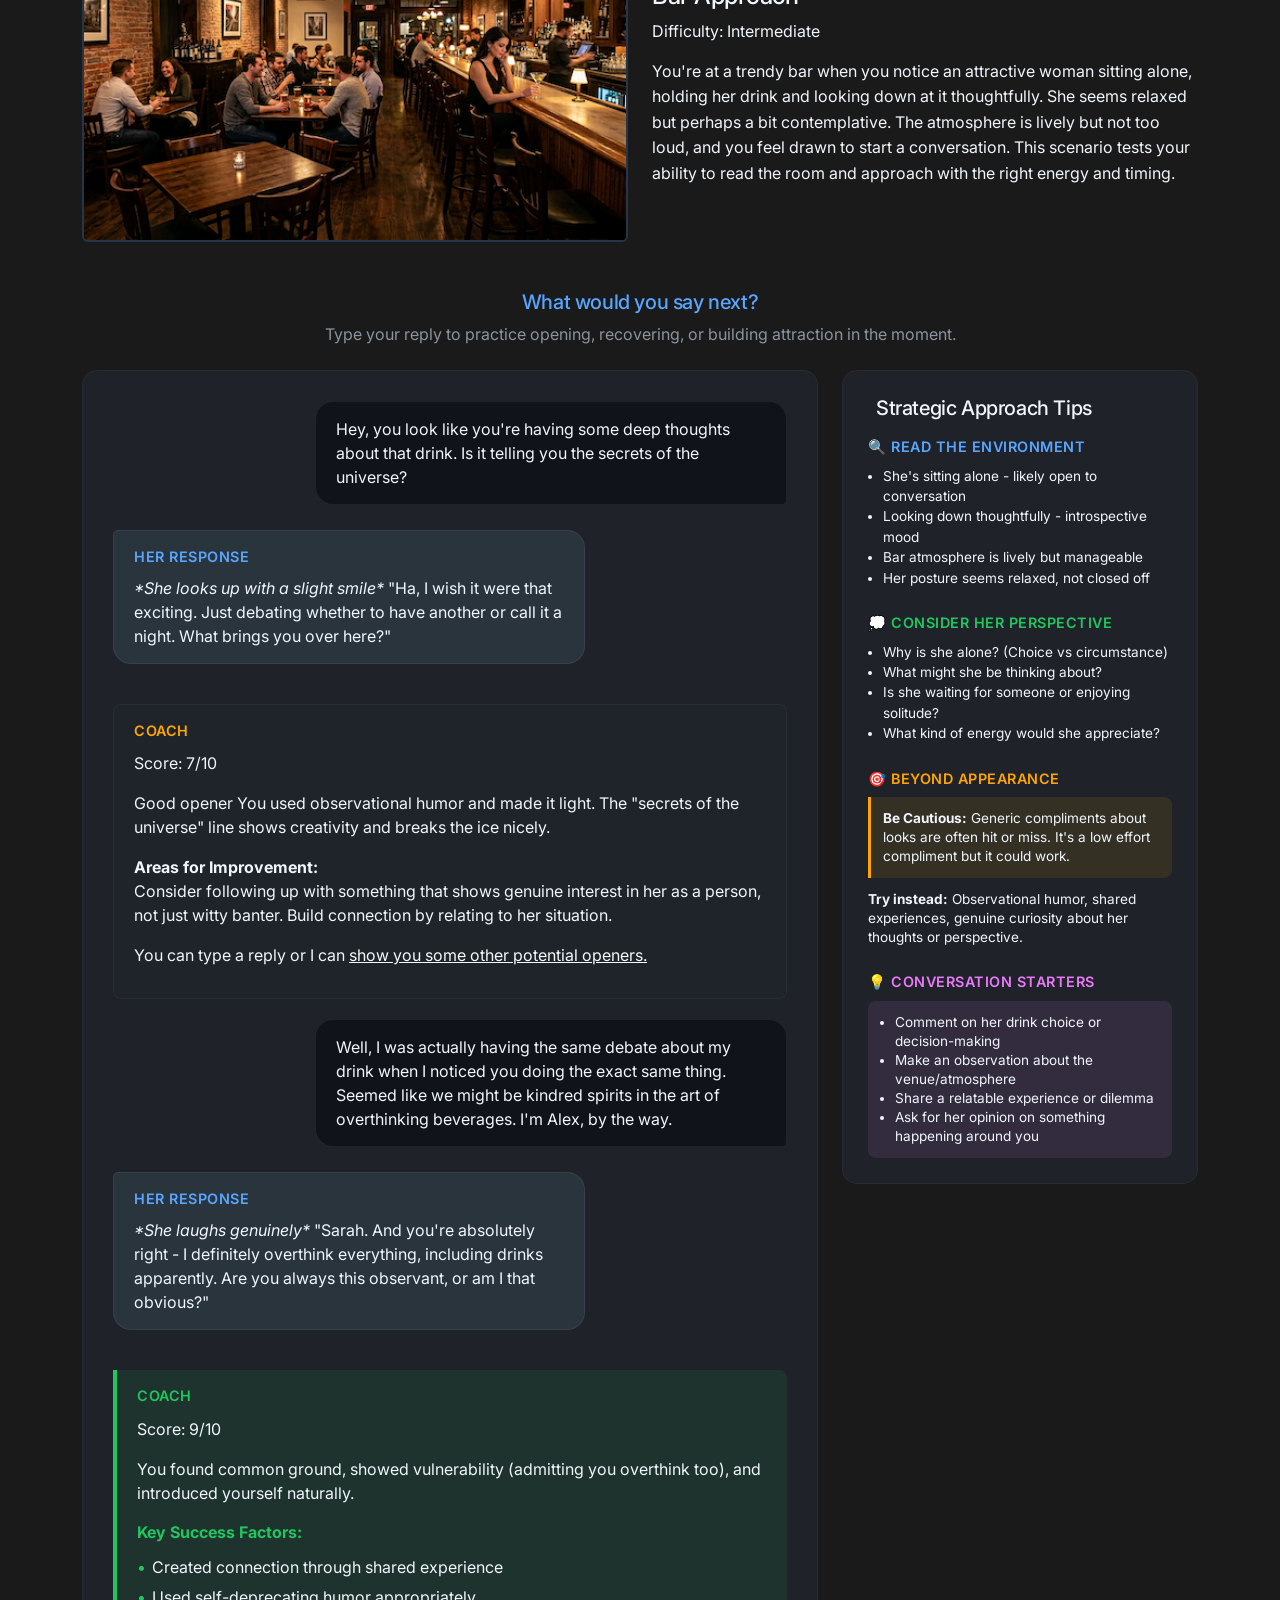
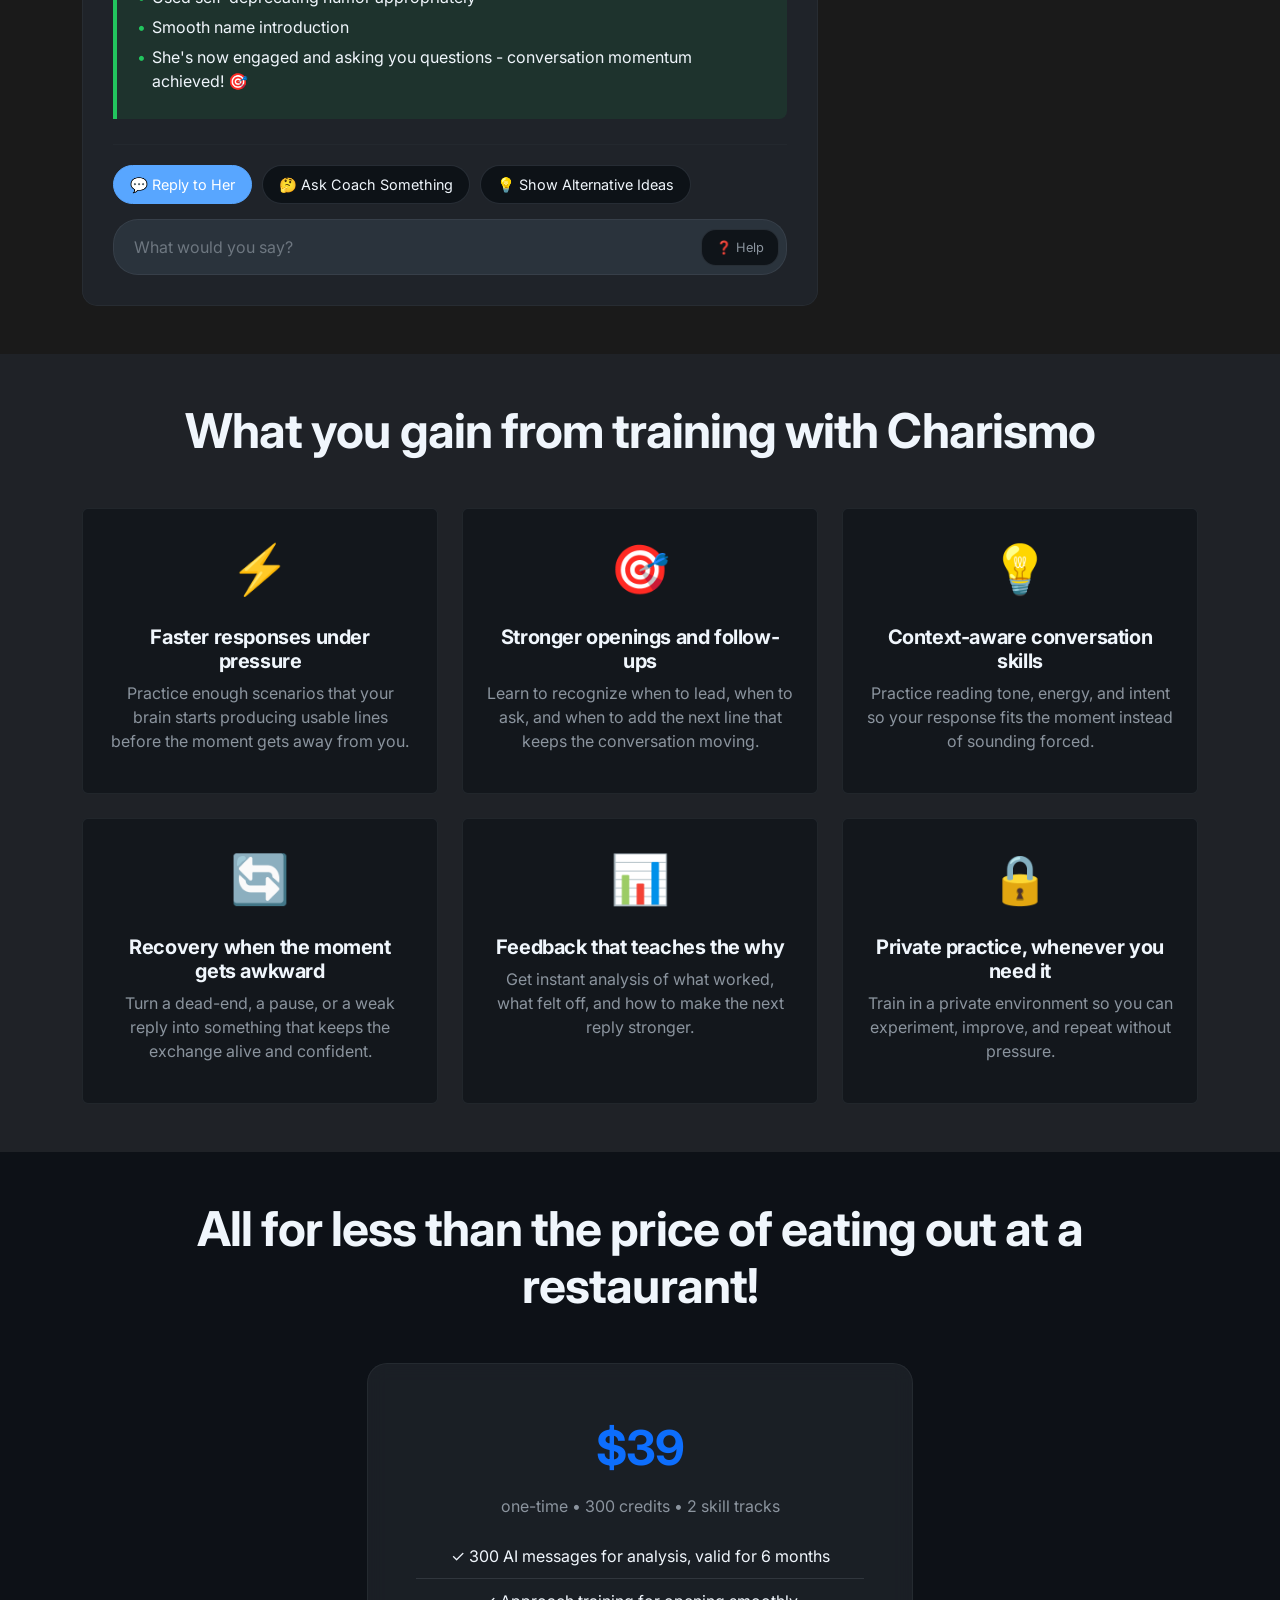
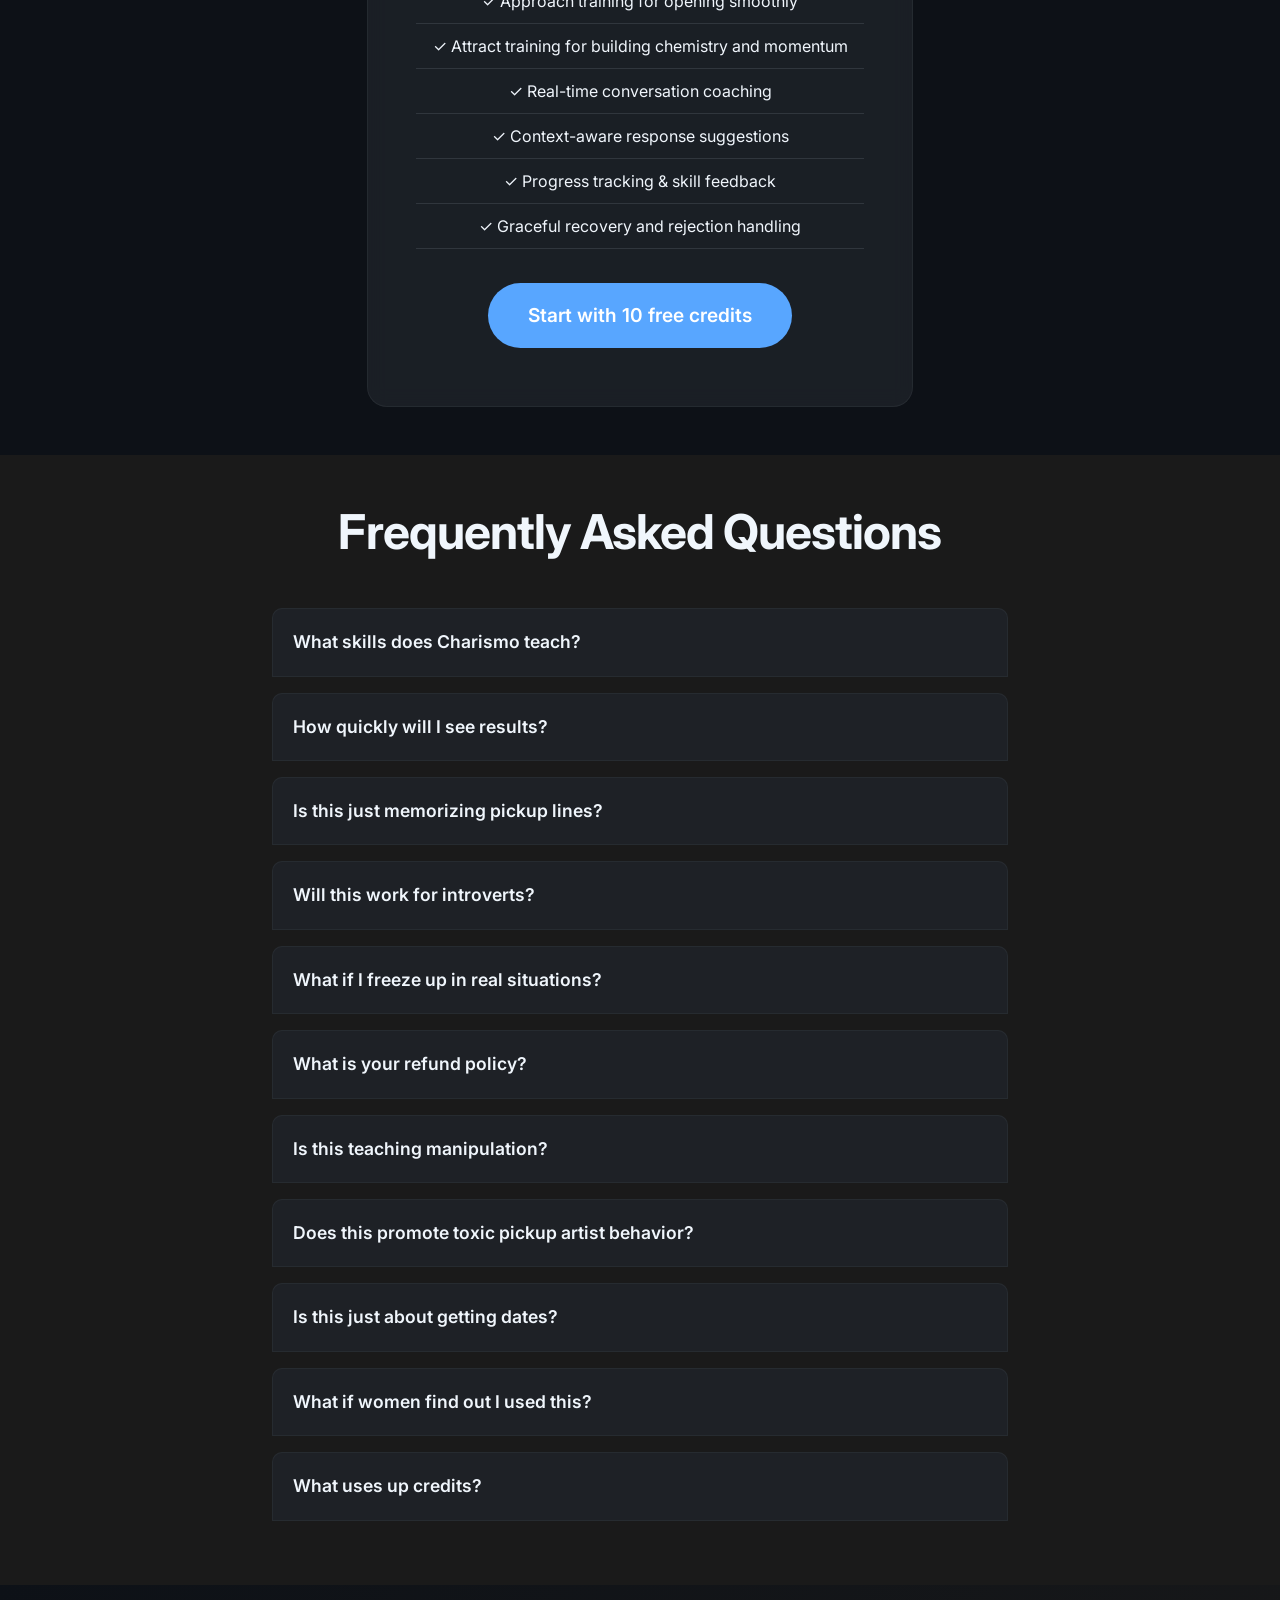
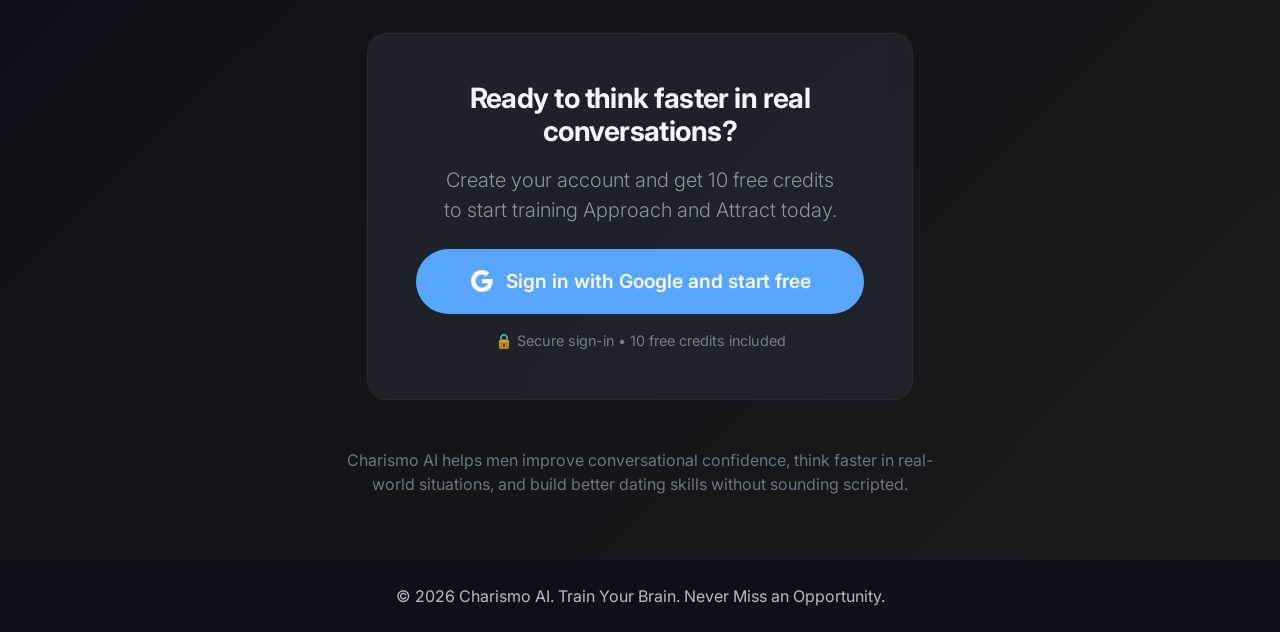
==== commit a6579e2c: "Release aed57b0: fix build and also persist site container to workspace" ====
--- a/index.html
+++ b/index.html
@@ -4,7 +4,11 @@
 <head>
     <meta charset="UTF-8">
     <meta name="viewport" content="width=device-width, initial-scale=1.0">
-    <title>Charismo AI - Master the Art of the Approach with AI-Powered Practice</title>
+    <title>Charismo AI - Train Faster Conversations for Real-World Dating Moments</title>
+
+    <link
+        href="https://fonts.googleapis.com/css2?family=Inter:ital,opsz,wght@0,14..32,100..900;1,14..32,100..900&display=swap"
+        rel="stylesheet">
 
     <!-- Bootstrap 5 CSS -->
     <link href="https://cdn.jsdelivr.net/npm/bootstrap@5.3.3/dist/css/bootstrap.min.css" rel="stylesheet"
@@ -12,6 +16,10 @@
 
     <!-- Google tag (gtag.js) -->
     <script async src="https://www.googletagmanager.com/gtag/js?id=G-0E37KGTZE9"></script>
+
+    <!-- custom styles sheet -->
+    <link rel="stylesheet" href="style.css" />
+
     <script>
         window.dataLayer = window.dataLayer || [];
         function gtag() { dataLayer.push(arguments); }
@@ -20,614 +28,6 @@
         gtag('config', 'G-0E37KGTZE9');
     </script>
 
-    <!-- Custom CSS -->
-    <style>
-        :root {
-            --dark-bg: #1a1a1a;
-            --darker-bg: #0d1117;
-            --card-bg: rgba(33, 38, 45, 0.7);
-            --accent-color: #58a6ff;
-            --text-light: #f0f6fc;
-            --text-muted: #8b949e;
-        }
-
-        body {
-            font-family: 'Segoe UI', Tahoma, Geneva, Verdana, sans-serif;
-            background-color: var(--dark-bg);
-            color: var(--text-light);
-        }
-
-        .hero-section {
-            background: linear-gradient(rgba(13, 17, 23, 0.8), rgba(13, 17, 23, 0.7)), url('https://t4.ftcdn.net/jpg/04/24/71/29/360_F_424712960_7tynhmAqEquitDsuA6P8vJQaFmmeBax8.jpg');
-            background-size: cover;
-            background-position: center;
-            background-attachment: fixed;
-            color: var(--text-light);
-            padding: 100px 0;
-            position: relative;
-            overflow: hidden;
-        }
-
-        .hero-section::before {
-            content: '';
-            position: absolute;
-            top: 0;
-            left: 0;
-            right: 0;
-            bottom: 0;
-            background: linear-gradient(135deg, rgba(88, 166, 255, 0.1) 0%, rgba(88, 166, 255, 0.05) 100%);
-        }
-
-        .hero-content {
-            position: relative;
-            z-index: 1;
-        }
-
-        .btn-custom-primary {
-            background: var(--accent-color);
-            border: none;
-            color: white;
-            padding: 18px 40px;
-            border-radius: 50px;
-            font-size: 1.2rem;
-            font-weight: 600;
-            transition: all 0.3s ease;
-            text-decoration: none;
-            display: inline-block;
-            margin: 10px;
-        }
-
-        .btn-custom-primary:hover {
-            background: #1f6feb;
-            transform: translateY(-2px);
-            color: white;
-        }
-
-        .btn-custom-secondary {
-            background: transparent;
-            border: 2px solid var(--accent-color);
-            color: var(--accent-color);
-            padding: 18px 40px;
-            border-radius: 50px;
-            font-size: 1.2rem;
-            font-weight: 600;
-            transition: all 0.3s ease;
-            text-decoration: none;
-            display: inline-block;
-            margin: 10px;
-        }
-
-        .btn-custom-secondary:hover {
-            background: var(--accent-color);
-            color: white;
-        }
-
-        .stat-number {
-            font-size: 3rem;
-            font-weight: 700;
-            color: var(--accent-color);
-            margin-bottom: 10px;
-        }
-
-        .feature-card {
-            transition: transform 0.3s ease;
-            height: 100%;
-        }
-
-        .feature-card:hover {
-            transform: translateY(-5px);
-        }
-
-        .feature-icon {
-            font-size: 3rem;
-            margin-bottom: 20px;
-        }
-
-        .chat-container {
-            max-width: 800px;
-            margin: 0 auto;
-            background: rgba(33, 38, 45, 0.8);
-            backdrop-filter: blur(10px);
-            border-radius: 15px;
-            padding: 30px;
-            border: 1px solid rgba(48, 54, 61, 0.5);
-        }
-
-        .chat-message {
-            margin-bottom: 25px;
-            position: relative;
-            animation: slideIn 0.5s ease;
-        }
-
-        .user-message {
-            display: flex;
-            justify-content: flex-end;
-        }
-
-        .user-bubble {
-            background: rgba(13, 17, 23, 0.8);
-            color: var(--text-light);
-            padding: 15px 20px;
-            border-radius: 18px 18px 5px 18px;
-            max-width: 70%;
-            border: 1px solid rgba(48, 54, 61, 0.5);
-        }
-
-        .ai-message {
-            width: 100%;
-            color: var(--text-light);
-        }
-
-        .ai-response-message {
-            display: flex;
-            justify-content: flex-start;
-            margin-bottom: 25px;
-        }
-
-        .message-label {
-            font-size: 0.8rem;
-            font-weight: 600;
-            margin-bottom: 8px;
-            opacity: 0.8;
-            color: var(--accent-color);
-        }
-
-        .ai-response-section {
-            margin-bottom: 20px;
-        }
-
-        .simulated-response {
-            background: rgba(45, 55, 65, 0.9);
-            border: 1px solid rgba(75, 85, 95, 0.4);
-            padding: 15px 20px;
-            border-radius: 5px 18px 18px 18px;
-            margin-bottom: 15px;
-            color: var(--text-light);
-            max-width: 70%;
-        }
-
-        .simulated-response .section-title {
-            color: var(--accent-color);
-            font-weight: 600;
-            font-size: 0.9rem;
-            margin-bottom: 8px;
-            text-transform: uppercase;
-            letter-spacing: 0.5px;
-        }
-
-        .analysis-section {
-            background: rgba(33, 38, 45, 0.6);
-            border: 1px solid rgba(48, 54, 61, 0.5);
-            border-radius: 8px;
-            padding: 15px 20px;
-            margin-bottom: 15px;
-        }
-
-        .analysis-section .section-title {
-            color: #ffa500;
-            font-weight: 600;
-            font-size: 0.9rem;
-            margin-bottom: 10px;
-            text-transform: uppercase;
-            letter-spacing: 0.5px;
-        }
-
-        .score-badge {
-            display: inline-block;
-            background: var(--accent-color);
-            color: white;
-            padding: 4px 12px;
-            border-radius: 12px;
-            font-size: 0.8rem;
-            font-weight: 600;
-            margin: 8px 0;
-        }
-
-        .improvement-section {
-            background: rgba(255, 165, 0, 0.1);
-            border-left: 4px solid #ffa500;
-            padding: 15px 20px;
-            border-radius: 0 8px 8px 0;
-        }
-
-        .improvement-section .section-title {
-            color: #ffa500;
-            font-weight: 600;
-            font-size: 0.9rem;
-            margin-bottom: 10px;
-            text-transform: uppercase;
-            letter-spacing: 0.5px;
-        }
-
-        .success-section {
-            background: rgba(34, 197, 94, 0.1);
-            border-left: 4px solid #22c55e;
-            padding: 15px 20px;
-            border-radius: 0 8px 8px 0;
-        }
-
-        .success-section .section-title {
-            color: #22c55e;
-            font-weight: 600;
-            font-size: 0.9rem;
-            margin-bottom: 10px;
-            text-transform: uppercase;
-            letter-spacing: 0.5px;
-        }
-
-        .success-list {
-            list-style: none;
-            padding: 0;
-            margin: 8px 0;
-        }
-
-        .success-list li {
-            padding: 3px 0;
-            position: relative;
-            padding-left: 15px;
-        }
-
-        .success-list li:before {
-            content: '•';
-            color: #22c55e;
-            position: absolute;
-            left: 0;
-        }
-
-        @keyframes slideIn {
-            from {
-                opacity: 0;
-                transform: translateY(10px);
-            }
-
-            to {
-                opacity: 1;
-                transform: translateY(0);
-            }
-        }
-
-        .pricing-section {
-            background: var(--darker-bg);
-            color: var(--text-light);
-        }
-
-        .pricing-card {
-            background: rgba(33, 38, 45, 0.7);
-            backdrop-filter: blur(10px);
-            border-radius: 20px;
-            border: 1px solid rgba(48, 54, 61, 0.5);
-        }
-
-        .price {
-            font-size: 3rem;
-            font-weight: 700;
-            margin-bottom: 10px;
-        }
-
-        .price-features {
-            list-style: none;
-            padding: 0;
-        }
-
-        .price-features li {
-            padding: 10px 0;
-            border-bottom: 1px solid #30363d;
-        }
-
-        .faq-question {
-            background: var(--card-bg);
-            color: var(--text-light);
-            padding: 20px;
-            cursor: pointer;
-            font-weight: 600;
-            font-size: 1.1rem;
-            border: 1px solid #30363d;
-            width: 100%;
-            text-align: left;
-            border-radius: 10px 10px 0 0;
-        }
-
-        .faq-answer {
-            padding: 20px;
-            color: var(--text-muted);
-            line-height: 1.6;
-            display: none;
-            background: var(--card-bg);
-            border: 1px solid #30363d;
-            border-top: none;
-            border-radius: 0 0 10px 10px;
-        }
-
-        .footer-section {
-            background: var(--darker-bg);
-            color: var(--text-light);
-        }
-
-        .frustration-section {
-            background: var(--card-bg);
-            color: var(--text-light);
-            position: relative;
-        }
-
-        .frustration-section::before {
-            content: '';
-            position: absolute;
-            top: 0;
-            left: 0;
-            right: 0;
-            bottom: 0;
-            background: rgba(0, 0, 0, 0.1);
-        }
-
-        .frustration-content {
-            position: relative;
-            z-index: 1;
-        }
-
-        .frustration-item {
-            background: rgba(13, 17, 23, 0.6);
-            backdrop-filter: blur(10px);
-            border-radius: 15px;
-            border: 1px solid rgba(48, 54, 61, 0.5);
-            padding: 30px;
-            text-align: center;
-            transition: transform 0.3s ease;
-        }
-
-        .frustration-item:hover {
-            transform: translateY(-5px);
-            border-color: var(--accent-color);
-        }
-
-        .frustration-emoji {
-            font-size: 2.5rem;
-            margin-bottom: 15px;
-            display: block;
-        }
-
-        .frustration-text {
-            font-size: 1.1rem;
-            font-weight: 500;
-            margin-bottom: 10px;
-        }
-
-        .frustration-subtext {
-            font-size: 0.9rem;
-            opacity: 0.8;
-        }
-
-        .text-balance {
-            text-wrap: balance;
-        }
-
-        .chat-input-container {
-            margin-top: 25px;
-            padding-top: 20px;
-            border-top: 1px solid rgba(48, 54, 61, 0.3);
-        }
-
-        .chat-input {
-            width: 100%;
-            padding: 15px 20px;
-            background: rgba(45, 55, 65, 0.8);
-            border: 1px solid rgba(75, 85, 95, 0.4);
-            border-radius: 25px;
-            color: var(--text-light);
-            font-size: 1rem;
-            outline: none;
-            transition: all 0.3s ease;
-        }
-
-        .chat-input::placeholder {
-            color: var(--text-muted);
-            opacity: 0.7;
-        }
-
-        .chat-input:focus {
-            border-color: var(--accent-color);
-            box-shadow: 0 0 0 2px rgba(88, 166, 255, 0.2);
-        }
-
-        .chat-options {
-            display: flex;
-            gap: 10px;
-            margin-bottom: 15px;
-            flex-wrap: wrap;
-        }
-
-        .chat-option-btn {
-            background: rgba(13, 17, 23, 0.9);
-            color: var(--text-light);
-            border: 1px solid rgba(75, 85, 95, 0.4);
-            padding: 8px 16px;
-            border-radius: 20px;
-            font-size: 0.9rem;
-            cursor: pointer;
-            transition: all 0.3s ease;
-            white-space: nowrap;
-        }
-
-        .chat-option-btn:hover {
-            background: rgba(33, 38, 45, 0.9);
-            border-color: var(--accent-color);
-            color: var(--text-light);
-        }
-
-        .chat-option-btn.selected {
-            background: var(--accent-color);
-            border-color: var(--accent-color);
-            color: white;
-        }
-
-        .chat-input-wrapper {
-            position: relative;
-            display: flex;
-            align-items: center;
-        }
-
-        .chat-input-with-help {
-            width: 100%;
-            padding: 15px 80px 15px 20px;
-            background: rgba(45, 55, 65, 0.8);
-            border: 1px solid rgba(75, 85, 95, 0.4);
-            border-radius: 25px;
-            color: var(--text-light);
-            font-size: 1rem;
-            outline: none;
-            transition: all 0.3s ease;
-        }
-
-        .chat-input-with-help::placeholder {
-            color: var(--text-muted);
-            opacity: 0.7;
-        }
-
-        .chat-input-with-help:focus {
-            border-color: var(--accent-color);
-            box-shadow: 0 0 0 2px rgba(88, 166, 255, 0.2);
-        }
-
-        .help-button {
-            position: absolute;
-            right: 8px;
-            background: rgba(13, 17, 23, 0.9);
-            color: var(--text-muted);
-            border: 1px solid rgba(75, 85, 95, 0.4);
-            padding: 8px 14px;
-            border-radius: 15px;
-            font-size: 0.8rem;
-            cursor: pointer;
-            transition: all 0.3s ease;
-        }
-
-        .help-button:hover {
-            background: var(--accent-color);
-            color: white;
-            border-color: var(--accent-color);
-        }
-
-        /* Custom utility classes */
-        .navbar-custom {
-            background-color: var(--darker-bg);
-            border-bottom: 1px solid rgba(48, 54, 61, 0.5);
-            backdrop-filter: blur(10px);
-        }
-
-        .navbar-brand-custom {
-            color: var(--text-light);
-            font-size: 1.5rem;
-        }
-
-        .navbar-brand-custom:hover {
-            color: var(--text-light);
-        }
-
-        .nav-link-custom {
-            color: var(--text-muted);
-            font-weight: 500;
-            transition: color 0.3s ease;
-            margin: 0 10px;
-        }
-
-        .nav-link-custom:hover {
-            color: var(--text-light);
-        }
-
-        .btn-nav-custom {
-            padding: 12px 24px;
-            font-size: 1rem;
-            margin: 0;
-        }
-
-        .hero-padding {
-            padding-top: 150px;
-        }
-
-        .max-width-600 {
-            max-width: 600px;
-        }
-
-        .bg-dark-custom {
-            background-color: var(--dark-bg);
-        }
-
-        .bg-card-custom {
-            background-color: var(--card-bg);
-        }
-
-        .text-light-custom {
-            color: var(--text-light);
-        }
-
-        .text-muted-custom {
-            color: var(--text-muted);
-        }
-
-        .feature-card-custom {
-            background: rgba(13, 17, 23, 0.6);
-            backdrop-filter: blur(10px);
-            border: 1px solid rgba(48, 54, 61, 0.5) !important;
-        }
-
-        .scenario-image {
-            max-height: 300px;
-            object-fit: cover;
-            width: 100%;
-            border: 2px solid rgba(88, 166, 255, 0.2);
-        }
-
-        .analysis-container {
-            max-width: 100%;
-            margin: 20px 0;
-        }
-
-        .line-height-1-6 {
-            line-height: 1.6;
-        }
-
-        .pricing-price-custom {
-            color: var(--text-light);
-        }
-
-        .pricing-subtitle-custom {
-            color: var(--text-muted);
-        }
-
-        .pricing-highlight {
-            color: var(--accent-color);
-            font-size: 1.1rem;
-            font-weight: 600;
-        }
-
-        .bg-gradient-custom {
-            background: linear-gradient(135deg, var(--darker-bg) 0%, var(--dark-bg) 100%);
-        }
-
-        .signup-card {
-            background: rgba(33, 38, 45, 0.8);
-            backdrop-filter: blur(10px);
-            border: 1px solid rgba(48, 54, 61, 0.5);
-            border-radius: 20px;
-        }
-
-        .btn-signup {
-            display: flex;
-            align-items: center;
-            justify-content: center;
-            margin: 0 auto;
-            min-width: 280px;
-        }
-
-        .security-note {
-            color: var(--text-muted);
-            font-size: 0.9rem;
-            opacity: 0.8;
-        }
-
-        .text-accent-custom {
-            color: var(--accent-color);
-        }
-    </style>
 </head>
 
 <body>
@@ -659,14 +59,14 @@
     <section class="hero-section hero-padding">
         <div class="container">
             <div class="hero-content text-center">
-                <h1 class="display-3 fw-bold mb-4 text-balance">Master the Art of the Approach with AI-Powered
-                    Practice</h1>
-                <p class="lead mb-4 mx-auto max-width-600">Never run out of things to say again. Train with
-                    realistic scenarios, get instant feedback, and build unshakeable confidence through AI-powered
-                    conversation coaching. </p>
+                <!-- <div class="hero-pill">Think faster. Speak smoother. Create chemistry.</div> -->
+                <h1 class="display-4 fw-bold mb-4 text-balance">Think faster. Speak smoother. Create
+                    chemistry.</h1>
+                <p class="lead mb-4 mx-auto text-balance">Train your dating conversation skills and improve real
+                    conversations, dates, and opportunities.</p>
                 <div class="mt-4">
-                    <a href="https://app.charismoai.com" class="btn-custom-primary">Open App</a>
-                    <a href="#demo" class="btn-custom-secondary">See It In Action</a>
+                    <a href="https://app.charismoai.com" class="btn-custom-primary">Start free</a>
+                    <a href="#demo" class="btn-custom-secondary">See the product</a>
                 </div>
             </div>
         </div>
@@ -683,195 +83,57 @@
                     <div class="col-lg-3 col-md-6">
                         <div class="frustration-item h-100">
                             <span class="frustration-emoji">😶</span>
-                            <div class="frustration-text">"I had no idea what to say"</div>
-                            <div class="frustration-subtext">Mind went completely blank at the worst moment</div>
+                            <div class="frustration-text">"I went blank"</div>
+                            <div class="frustration-subtext">Train your brain to keep moving when the pressure rises
+                            </div>
                         </div>
                     </div>
                     <div class="col-lg-3 col-md-6">
                         <div class="frustration-item h-100">
                             <span class="frustration-emoji">🤦‍♂️</span>
-                            <div class="frustration-text">"I said the wrong thing"</div>
-                            <div class="frustration-subtext">Perfect opportunity ruined by one awkward comment</div>
+                            <div class="frustration-text">"I killed the momentum"</div>
+                            <div class="frustration-subtext">Learn how to recover instead of letting one awkward line
+                                end it</div>
                         </div>
                     </div>
                     <div class="col-lg-3 col-md-6">
                         <div class="frustration-item h-100">
                             <span class="frustration-emoji">💭</span>
-                            <div class="frustration-text">"Thought of it 5 minutes later"</div>
-                            <div class="frustration-subtext">Always have the perfect response... after she's gone</div>
+                            <div class="frustration-text">"I thought of the perfect reply later"</div>
+                            <div class="frustration-subtext">Practice producing better lines in the moment, not after it
+                                passes</div>
                         </div>
                     </div>
                     <div class="col-lg-3 col-md-6">
                         <div class="frustration-item h-100">
                             <span class="frustration-emoji">😰</span>
-                            <div class="frustration-text">"Too nervous to approach"</div>
-                            <div class="frustration-subtext">Fear of saying something stupid kept me frozen</div>
+                            <div class="frustration-text">"I could not build attraction"</div>
+                            <div class="frustration-subtext">Learn how to keep the tone warm, interesting, and confident
+                            </div>
                         </div>
                     </div>
                 </div>
 
                 <div class="mt-5">
-                    <h3 class="h4 mb-3">What if you could train your brain to always have the perfect response ready?
+                    <h3 class="h4 mb-3 text-balance">From the first hello to the follow-up question, these are the spots
+                        where quick thinking changes everything. <br />What if you could train your brain to answer
+                        faster and
+                        with more confidence?
                     </h3>
-                    <a href="https://app.charismoai.com" class="btn-custom-primary btn-lg">Get 5 Free Credits →</a>
+                    <a href="https://app.charismoai.com" class="btn-custom-primary btn-lg">Get 10 free credits →</a>
                 </div>
             </div>
         </div>
     </section>
 
-    <!-- Problem Section -->
-    <section class="py-5 bg-dark-custom">
-        <div class="container">
-            <div class="text-center">
-                <h2 class="display-5 fw-bold mb-5 text-light-custom">Stop Missing Out on Opportunities
-                </h2>
-                <div class="row g-4">
-                    <div class="col-md-4">
-                        <div class="text-center">
-                            <div class="stat-number">73%</div>
-                            <div class="text-muted-custom">of men regret not approaching someone attractive
-                            </div>
-                        </div>
-                    </div>
-                    <div class="col-md-4">
-                        <div class="text-center">
-                            <div class="stat-number">5 sec</div>
-                            <div class="text-muted-custom">Average time to think of the perfect response...
-                                after it's too late
-                            </div>
-                        </div>
-                    </div>
-                    <div class="col-md-4">
-                        <div class="text-center">
-                            <div class="stat-number">∞</div>
-                            <div class="text-muted-custom">Missed connections due to brain freeze</div>
-                        </div>
-                    </div>
-                </div>
-            </div>
-        </div>
-    </section>
-
-    <!-- Features Section -->
-    <section id="features" class="py-5 bg-card-custom">
-        <div class="container">
-            <div class="text-center mb-5">
-                <h2 class="display-5 fw-bold text-light-custom">Train Your Brain for Instant Wit & Charm
-                </h2>
-            </div>
-            <div class="row g-4">
-                <div class="col-lg-4 col-md-6">
-                    <div class="card feature-card h-100 border-0 feature-card-custom">
-                        <div class="card-body text-center p-4">
-                            <div class="feature-icon">⚡</div>
-                            <h3 class="h5 fw-bold text-light-custom">Lightning-Fast Response Training
-                            </h3>
-                            <p class="text-muted-custom">Practice many scenarios until your brain
-                                automatically
-                                generates the perfect response in any situation. No more "I should have said that"
-                                moments.</p>
-                        </div>
-                    </div>
-                </div>
-
-                <div class="col-lg-4 col-md-6">
-                    <div class="card feature-card h-100 border-0 feature-card-custom">
-                        <div class="card-body text-center p-4">
-                            <div class="feature-icon">🎯</div>
-                            <h3 class="h5 fw-bold text-light-custom">Opportunity Recognition</h3>
-                            <p class="text-muted-custom">Learn to instantly spot and seize conversation
-                                opportunities. Turn casual encounters into
-                                meaningful connections before the moment passes.</p>
-                        </div>
-                    </div>
-                </div>
-                <div class="col-lg-4 col-md-6">
-                    <div class="card feature-card h-100 border-0 feature-card-custom">
-                        <div class="card-body text-center p-4">
-                            <div class="feature-icon">💡</div>
-                            <h3 class="h5 fw-bold text-light-custom">Context-Aware Responses</h3>
-                            <p class="text-muted-custom">Master reading situations and delivering perfectly
-                                calibrated responses. Whether it's humor,
-                                depth, or flirtation - always know what to say.</p>
-                        </div>
-                    </div>
-                </div>
-                <div class="col-lg-4 col-md-6">
-                    <div class="card feature-card h-100 border-0 feature-card-custom">
-                        <div class="card-body text-center p-4">
-                            <div class="feature-icon">🔄</div>
-                            <h3 class="h5 fw-bold text-light-custom">Conversation Recovery</h3>
-                            <p class="text-muted-custom">Learn to smoothly navigate awkward moments, dead-ends,
-                                and challenging responses. Turn every
-                                conversation stumble into a stepping stone.</p>
-                        </div>
-                    </div>
-                </div>
-                <div class="col-lg-4 col-md-6">
-                    <div class="card feature-card h-100 border-0 feature-card-custom">
-                        <div class="card-body text-center p-4">
-                            <div class="feature-icon">📊</div>
-                            <h3 class="h5 fw-bold text-light-custom">Real-Time Feedback</h3>
-                            <p class="text-muted-custom">Get instant analysis of your responses and suggestions
-                                for improvement. Every interaction becomes
-                                a learning opportunity to sharpen your skills.</p>
-                        </div>
-                    </div>
-                </div>
-                <div class="col-lg-4 col-md-6">
-                    <div class="card feature-card h-100 border-0 feature-card-custom">
-                        <div class="card-body text-center p-4">
-                            <div class="feature-icon">🔒</div>
-                            <h3 class="h5 fw-bold text-light-custom">Bank-Level Security</h3>
-                            <p class="text-muted-custom">All conversations use end-to-end encrypted connections
-                                to protect your privacy. Your practice sessions and personal data are secured with
-                                military-grade encryption.</p>
-                        </div>
-                    </div>
-                </div>
-            </div>
-        </div>
-    </section>
-
-    <!-- Success Stories Section -->
-    <!-- <section class="py-5" style="background-color: var(--darker-bg);">
-        <div class="container">
-            <div class="row align-items-center mb-5">
-                <div class="col-lg-6">
-                    <img src="https://t4.ftcdn.net/jpg/04/24/71/29/360_F_424712960_7tynhmAqEquitDsuA6P8vJQaFmmeBax8.jpg"
-                        class="img-fluid rounded" alt="Confident man approaching woman"
-                        style="max-height: 400px; object-fit: cover; width: 100%;">
-                </div>
-                <div class="col-lg-6">
-                    <h2 class="display-6 fw-bold mb-4" style="color: var(--text-light);">From Speechless to Confident
-                    </h2>
-                    <p class="lead" style="color: var(--text-muted);">Join thousands of men who've transformed their
-                        dating lives using Charismo AI's brain training technology.</p>
-                    <div class="d-flex align-items-center mb-3">
-                        <div class="stat-number me-3">94%</div>
-                        <div style="color: var(--text-muted);">Report feeling more confident approaching women</div>
-                    </div>
-                    <div class="d-flex align-items-center mb-3">
-                        <div class="stat-number me-3">87%</div>
-                        <div style="color: var(--text-muted);">Get more phone numbers and dates</div>
-                    </div>
-                    <div class="d-flex align-items-center">
-                        <div class="stat-number me-3">91%</div>
-                        <div style="color: var(--text-muted);">Never run out of things to say anymore</div>
-                    </div>
-                </div>
-            </div>
-        </div>
-    </section> -->
 
     <!-- Chat Demo Section -->
     <section id="demo" class="py-5 bg-dark-custom">
         <div class="container">
             <div class="text-center mb-5">
-                <h2 class="display-5 fw-bold text-light-custom">See Charismo AI In Action</h2>
-                <p class="lead mx-auto max-width-600 text-muted-custom">Watch how our AI instantly
-                    generates multiple response options for any situation, training your brain to never be speechless
-                    again.</p>
+                <h2 class="display-5 fw-bold text-light-custom">See how the product trains real responses</h2>
+                <p class="lead mx-auto max-width-600 text-muted-custom">Watch how Charismo helps you think through the
+                    next line, respond with more confidence, and practice both of the core skill tracks.</p>
             </div>
 
             <!-- Scenario Section -->
@@ -901,9 +163,11 @@
 
             <!-- Chat Section -->
             <div class="text-center mb-4">
-                <h3 class="h5 text-accent-custom">How would you approach?</h3>
-                <p class="text-muted-custom">Type what you would say directly into the chatbox to interact.</p>
-            </div>
+                <h3 class="h5 text-accent-custom">What would you say next?</h3>
+                <p class="text-muted-custom">Type your reply to practice opening, recovering, or building attraction in
+                    the moment.</p>
+            </div>
+
 
             <div class="row g-4">
                 <!-- Chat Interface -->
@@ -1082,140 +346,112 @@
         </div>
     </section>
 
-    <!-- Testimonials Section -->
-    <!-- <section class="py-5" style="background-color: var(--card-bg);">
+
+    <!-- Features Section -->
+    <section id="features" class="py-5 bg-card-custom">
         <div class="container">
             <div class="text-center mb-5">
-                <h2 class="display-5 fw-bold" style="color: var(--text-light);">Results Speak for Themselves</h2>
+                <h2 class="display-5 fw-bold text-light-custom">What you gain from training with Charismo</h2>
             </div>
             <div class="row g-4">
-                <div class="col-lg-4">
-                    <div class="card h-100 border-0"
-                        style="background-color: var(--darker-bg); border: 1px solid #30363d !important;">
-                        <div class="card-body p-4">
-                            <p class="fst-italic mb-3" style="color: var(--text-light);">"I used to freeze up completely
-                                when talking to women. Now I have
-                                multiple responses ready before they even finish talking. It's like having a
-                                superpower."</p>
-                            <p class="fw-bold mb-0" style="color: var(--accent-color);">- Jake, Early Beta User</p>
-                        </div>
-                    </div>
-                </div>
-                <div class="col-lg-4">
-                    <div class="card h-100 border-0"
-                        style="background-color: var(--darker-bg); border: 1px solid #30363d !important;">
-                        <div class="card-body p-4">
-                            <p class="fst-italic mb-3" style="color: var(--text-light);">"The AI trained my brain to see
-                                opportunities everywhere. What
-                                used to be awkward silences are now my favorite part of conversations - I always know
-                                how to fill them."</p>
-                            <p class="fw-bold mb-0" style="color: var(--accent-color);">- Marcus, Alpha Tester</p>
-                        </div>
-                    </div>
-                </div>
-                <div class="col-lg-4">
-                    <div class="card h-100 border-0"
-                        style="background-color: var(--darker-bg); border: 1px solid #30363d !important;">
-                        <div class="card-body p-4">
-                            <p class="fst-italic mb-3" style="color: var(--text-light);">"Three weeks of practice and I
-                                went from overthinking every word
-                                to naturally flowing in conversations. My friends are asking what changed!"</p>
-                            <p class="fw-bold mb-0" style="color: var(--accent-color);">- David, Beta User</p>
-                        </div>
-                    </div>
-                </div>
-            </div>
-        </div>
-    </section> -->
-
-    <!-- Social Proof Section -->
-    <!-- <section class="py-5" style="background-color: var(--card-bg);">
-        <div class="container">
-            <div class="row">
-                <div class="col-lg-4 mb-4">
-                    <div class="text-center">
-                        <img src="https://t4.ftcdn.net/jpg/04/24/71/29/360_F_424712960_7tynhmAqEquitDsuA6P8vJQaFmmeBax8.jpg"
-                            class="rounded-circle mb-3" alt="Success story"
-                            style="width: 100px; height: 100px; object-fit: cover;">
-                        <blockquote class="blockquote">
-                            <p style="color: var(--text-light);">
-                                "I went from avoiding social situations to being the guy who always knows what to say.
-                                Charismo literally rewired my brain."
-                            </p>
-                            <footer class="blockquote-footer mt-2">
-                                <cite style="color: var(--text-muted);">Marcus, 29</cite>
-                            </footer>
-                        </blockquote>
-                    </div>
-                </div>
-                <div class="col-lg-4 mb-4">
-                    <div class="text-center">
-                        <img src="https://t4.ftcdn.net/jpg/04/24/71/29/360_F_424712960_7tynhmAqEquitDsuA6P8vJQaFmmeBax8.jpg"
-                            class="rounded-circle mb-3" alt="Success story"
-                            style="width: 100px; height: 100px; object-fit: cover;">
-                        <blockquote class="blockquote">
-                            <p style="color: var(--text-light);">
-                                "The AI scenarios are so realistic. I practiced hundreds of conversations before my
-                                confidence skyrocketed."
-                            </p>
-                            <footer class="blockquote-footer mt-2">
-                                <cite style="color: var(--text-muted);">David, 25</cite>
-                            </footer>
-                        </blockquote>
-                    </div>
-                </div>
-                <div class="col-lg-4 mb-4">
-                    <div class="text-center">
-                        <img src="https://t4.ftcdn.net/jpg/04/24/71/29/360_F_424712960_7tynhmAqEquitDsuA6P8vJQaFmmeBax8.jpg"
-                            class="rounded-circle mb-3" alt="Success story"
-                            style="width: 100px; height: 100px; object-fit: cover;">
-                        <blockquote class="blockquote">
-                            <p style="color: var(--text-light);">
-                                "Best investment I've made. My dating life completely transformed in just 3 weeks."
-                            </p>
-                            <footer class="blockquote-footer mt-2">
-                                <cite style="color: var(--text-muted);">Jake, 31</cite>
-                            </footer>
-                        </blockquote>
-                    </div>
-                </div>
-            </div>
-        </div>
-    </section> -->
+                <div class="col-lg-4 col-md-6">
+                    <div class="card feature-card h-100 border-0 feature-card-custom">
+                        <div class="card-body text-center p-4">
+                            <div class="feature-icon">⚡</div>
+                            <h3 class="h5 fw-bold text-light-custom">Faster responses under pressure</h3>
+                            <p class="text-muted-custom">Practice enough scenarios that your brain starts producing
+                                usable lines before the moment gets away from you.</p>
+                        </div>
+                    </div>
+                </div>
+
+                <div class="col-lg-4 col-md-6">
+                    <div class="card feature-card h-100 border-0 feature-card-custom">
+                        <div class="card-body text-center p-4">
+                            <div class="feature-icon">🎯</div>
+                            <h3 class="h5 fw-bold text-light-custom">Stronger openings and follow-ups</h3>
+                            <p class="text-muted-custom">Learn to recognize when to lead, when to ask, and when to add
+                                the next line that keeps the conversation moving.</p>
+                        </div>
+                    </div>
+                </div>
+                <div class="col-lg-4 col-md-6">
+                    <div class="card feature-card h-100 border-0 feature-card-custom">
+                        <div class="card-body text-center p-4">
+                            <div class="feature-icon">💡</div>
+                            <h3 class="h5 fw-bold text-light-custom">Context-aware conversation skills</h3>
+                            <p class="text-muted-custom">Practice reading tone, energy, and intent so your response fits
+                                the moment instead of sounding forced.</p>
+                        </div>
+                    </div>
+                </div>
+                <div class="col-lg-4 col-md-6">
+                    <div class="card feature-card h-100 border-0 feature-card-custom">
+                        <div class="card-body text-center p-4">
+                            <div class="feature-icon">🔄</div>
+                            <h3 class="h5 fw-bold text-light-custom">Recovery when the moment gets awkward</h3>
+                            <p class="text-muted-custom">Turn a dead-end, a pause, or a weak reply into something that
+                                keeps the exchange alive and confident.</p>
+                        </div>
+                    </div>
+                </div>
+                <div class="col-lg-4 col-md-6">
+                    <div class="card feature-card h-100 border-0 feature-card-custom">
+                        <div class="card-body text-center p-4">
+                            <div class="feature-icon">📊</div>
+                            <h3 class="h5 fw-bold text-light-custom">Feedback that teaches the why</h3>
+                            <p class="text-muted-custom">Get instant analysis of what worked, what felt off, and how to
+                                make the next reply stronger.</p>
+                        </div>
+                    </div>
+                </div>
+                <div class="col-lg-4 col-md-6">
+                    <div class="card feature-card h-100 border-0 feature-card-custom">
+                        <div class="card-body text-center p-4">
+                            <div class="feature-icon">🔒</div>
+                            <h3 class="h5 fw-bold text-light-custom">Private practice, whenever you need it</h3>
+                            <p class="text-muted-custom">Train in a private environment so you can experiment, improve,
+                                and repeat without pressure.</p>
+                        </div>
+                    </div>
+                </div>
+            </div>
+        </div>
+    </section>
 
     <!-- Pricing Section -->
     <section id="pricing" class="pricing-section py-5">
         <div class="container">
             <div class="text-center mb-5">
-                <h2 class="display-5 fw-bold">Never Miss Another Opportunity</h2>
+                <h2 class="display-5 fw-bold">All for less than the price of eating out at a restaurant!</h2>
             </div>
             <div class="row justify-content-center">
                 <div class="col-lg-6 col-md-8">
                     <div class="card pricing-card">
                         <div class="card-body text-center p-5">
-                            <div class="price pricing-price-custom">$39</div>
-                            <div class="mb-3 pricing-subtitle-custom">one-time • 300 credits</div>
-                            <div class="mb-4 pricing-highlight">
-                                🍽️ Seriously, less than what you'd spend on dinner tonight
-                            </div>
+                            <div class="price pricing-price-custom text-primary">$39</div>
+                            <div class="mb-3 pricing-subtitle-custom">one-time • 300 credits • 2 skill tracks</div>
                             <ul class="price-features mb-4">
-                                <li class="text-light-custom">✓ Multiple training scenarios</li>
+                                <li class="text-light-custom">✓ 300 AI messages for analysis, valid for 6 months
+                                <li class="text-light-custom">✓ Approach training for opening smoothly</li>
+                                <li class="text-light-custom">✓ Attract training for building chemistry and momentum
+                                </li>
                                 <li class="text-light-custom">✓ Real-time conversation coaching</li>
-                                <li class="text-light-custom">✓ Opportunity recognition training</li>
                                 <li class="text-light-custom">✓ Context-aware response suggestions</li>
-                                <li class="text-light-custom">✓ Progress tracking & brain training stats</li>
-                                <li class="text-light-custom">✓ Graceful rejection handling</li>
-                                <li class="text-light-custom">✓ Send 300 messages to AI for analysis, valid for 6 months
+                                <li class="text-light-custom">✓ Progress tracking & skill feedback</li>
+                                <li class="text-light-custom">✓ Graceful recovery and rejection handling</li>
                                 </li>
                             </ul>
-                            <a href="https://app.charismoai.com" class="btn-custom-primary">Start with 5 Free
-                                Credits</a>
+                            <a href="https://app.charismoai.com" class="btn-custom-primary">Start with 10 free
+                                credits</a>
                         </div>
                     </div>
                 </div>
             </div>
         </div>
     </section>
+
+
 
     <!-- FAQ Section -->
     <section id="faq" class="py-5 bg-dark-custom">
@@ -1225,6 +461,12 @@
             </div>
             <div class="row justify-content-center">
                 <div class="col-lg-8">
+                    <div class="mb-3">
+                        <button class="faq-question">What skills does Charismo teach?</button>
+                        <div class="faq-answer">Charismo currently focuses on two core tracks: Approach and Attract.
+                            Together they help you open conversations smoothly, keep them moving, and build attraction
+                            naturally.</div>
+                    </div>
                     <div class="mb-3">
                         <button class="faq-question">How quickly will I see results?</button>
                         <div class="faq-answer">How quickly results are seen will vary from person to person but
@@ -1251,7 +493,7 @@
                     </div>
                     <div class="mb-3">
                         <button class="faq-question">What is your refund policy?</button>
-                        <div class="faq-answer">If you havent progressed past the first scenario and you're within 24
+                        <div class="faq-answer">If you haven't use any of your new credits and you're within 24
                             hours of your purchase, we can offer you a full refund. Contact support.</div>
                     </div>
                     <div class="mb-3">
@@ -1304,11 +546,10 @@
                 <div class="col-lg-6 col-md-8">
                     <div class="card signup-card">
                         <div class="card-body text-center p-5">
-                            <h3 class="h3 fw-bold mb-3 text-light-custom">🎯 Ready to Never Be
-                                Speechless Again?</h3>
-                            <p class="lead mb-4 text-muted-custom text-balance">Create your account and get 5 free
-                                credits to start
-                                training today.</p>
+                            <h3 class="h3 fw-bold mb-3 text-light-custom">Ready to think faster in real conversations?
+                            </h3>
+                            <p class="lead mb-4 text-muted-custom text-balance">Create your account and get 10 free
+                                credits to start training Approach and Attract today.</p>
 
 
                             <a href="https://app.charismoai.com" class="btn-custom-primary btn-lg mb-3 btn-signup">
@@ -1322,11 +563,11 @@
                                     <path fill="currentColor"
                                         d="M12 5.38c1.62 0 3.06.56 4.21 1.64l3.15-3.15C17.45 2.09 14.97 1 12 1 7.7 1 3.99 3.47 2.18 7.07l3.66 2.84c.87-2.6 3.3-4.53 6.16-4.53z" />
                                 </svg>
-                                Sign In with Google and Start Free
+                                Sign in with Google and start free
                             </a>
 
                             <div class="security-note">
-                                🔒 Secure sign-in • 5 free credits included
+                                🔒 Secure sign-in • 10 free credits included
                             </div>
                         </div>
                     </div>
@@ -1334,10 +575,9 @@
             </div>
             <div class="row">
                 <div class="col text-center mt-5">
-                    <p class="text-secondary text-balance">Charismo AI is primarily aimed at helping men improve their
-                        confidence and
-                        social skill when interacting with women. We're on a mission to help men get the women of their
-                        dreams and never miss out on an opportunity.</p>
+                    <p class="text-secondary text-balance">Charismo AI helps men improve conversational confidence,
+                        think faster in real-world situations, and build better dating skills without sounding scripted.
+                    </p>
                 </div>
             </div>
         </div>
@@ -1465,4 +705,4 @@
             rel="nofollow">PrivacyPolicies.com</a></noscript>
 </body>
 
-</html>
+</html>
--- a/style.css
+++ b/style.css
@@ -0,0 +1,616 @@
+ :root {
+     --dark-bg: #1a1a1a;
+     --darker-bg: #0d1117;
+     --card-bg: rgba(33, 38, 45, 0.7);
+     --accent-color: #58a6ff;
+     --text-light: #f0f6fc;
+     --text-muted: #8b949e;
+     --border-color: rgba(48, 54, 61, 0.5);
+ }
+
+ body {
+     font-family: 'Inter', Helvetica, Arial, sans-serif;
+     background-color: var(--dark-bg);
+     color: var(--text-light);
+ }
+
+ h1,
+ h2,
+ h3,
+ h4,
+ .pricing-price-custom {
+     letter-spacing: -0.02em;
+ }
+
+ .hero-section {
+     background: linear-gradient(rgba(13, 17, 23, 0.8), rgba(13, 17, 23, 0.7)), url('https://lsdjhhbnmo4-bot.github.io/charismo-public/date.jpg');
+     background-size: cover;
+     background-position: center;
+     background-attachment: fixed;
+     color: var(--text-light);
+     padding: 100px 0;
+     position: relative;
+     overflow: hidden;
+ }
+
+ .hero-section::before {
+     content: '';
+     position: absolute;
+     top: 0;
+     left: 0;
+     right: 0;
+     bottom: 0;
+     background: linear-gradient(135deg, rgba(88, 166, 255, 0.1) 0%, rgba(88, 166, 255, 0.05) 100%);
+     pointer-events: none;
+ }
+
+ .hero-content {
+     position: relative;
+     z-index: 1;
+ }
+
+ .btn-custom-primary {
+     background: var(--accent-color);
+     border: none;
+     color: white;
+     padding: 18px 40px;
+     border-radius: 50px;
+     font-size: 1.2rem;
+     font-weight: 600;
+     transition: all 0.3s ease;
+     text-decoration: none;
+     display: inline-block;
+     margin: 10px;
+ }
+
+ .btn-custom-primary:hover {
+     background: #1f6feb;
+     transform: translateY(-2px);
+     color: white;
+ }
+
+ .btn-custom-secondary {
+     background: transparent;
+     border: 2px solid var(--accent-color);
+     color: var(--accent-color);
+     padding: 18px 40px;
+     border-radius: 50px;
+     font-size: 1.2rem;
+     font-weight: 600;
+     transition: all 0.3s ease;
+     text-decoration: none;
+     display: inline-block;
+     margin: 10px;
+ }
+
+ .btn-custom-secondary:hover {
+     background: var(--accent-color);
+     color: white;
+ }
+
+ .stat-number {
+     font-size: 3rem;
+     font-weight: 700;
+     color: var(--accent-color);
+     margin-bottom: 10px;
+ }
+
+ .feature-card {
+     transition: transform 0.3s ease;
+     height: 100%;
+ }
+
+ .feature-card:hover {
+     transform: translateY(-5px);
+ }
+
+ .feature-icon {
+     font-size: 3rem;
+     margin-bottom: 20px;
+ }
+
+ .chat-container {
+     max-width: 800px;
+     margin: 0 auto;
+     background: rgba(33, 38, 45, 0.8);
+     backdrop-filter: blur(10px);
+     border-radius: 15px;
+     padding: 30px;
+     border: 1px solid rgba(48, 54, 61, 0.5);
+ }
+
+ .chat-message {
+     margin-bottom: 25px;
+     position: relative;
+     animation: slideIn 0.5s ease;
+ }
+
+ .user-message {
+     display: flex;
+     justify-content: flex-end;
+ }
+
+ .user-bubble {
+     background: rgba(13, 17, 23, 0.8);
+     color: var(--text-light);
+     padding: 15px 20px;
+     border-radius: 18px 18px 5px 18px;
+     max-width: 70%;
+     border: 1px solid rgba(48, 54, 61, 0.5);
+ }
+
+ .ai-message {
+     width: 100%;
+     color: var(--text-light);
+ }
+
+ .ai-response-message {
+     display: flex;
+     justify-content: flex-start;
+     margin-bottom: 25px;
+ }
+
+ .message-label {
+     font-size: 0.8rem;
+     font-weight: 600;
+     margin-bottom: 8px;
+     opacity: 0.8;
+     color: var(--accent-color);
+ }
+
+ .ai-response-section {
+     margin-bottom: 20px;
+ }
+
+ .simulated-response {
+     background: rgba(45, 55, 65, 0.9);
+     border: 1px solid rgba(75, 85, 95, 0.4);
+     padding: 15px 20px;
+     border-radius: 5px 18px 18px 18px;
+     margin-bottom: 15px;
+     color: var(--text-light);
+     max-width: 70%;
+ }
+
+ .simulated-response .section-title {
+     color: var(--accent-color);
+     font-weight: 600;
+     font-size: 0.9rem;
+     margin-bottom: 8px;
+     text-transform: uppercase;
+     letter-spacing: 0.5px;
+ }
+
+ .analysis-section {
+     background: rgba(33, 38, 45, 0.6);
+     border: 1px solid rgba(48, 54, 61, 0.5);
+     border-radius: 8px;
+     padding: 15px 20px;
+     margin-bottom: 15px;
+ }
+
+ .analysis-section .section-title {
+     color: #ffa500;
+     font-weight: 600;
+     font-size: 0.9rem;
+     margin-bottom: 10px;
+     text-transform: uppercase;
+     letter-spacing: 0.5px;
+ }
+
+ .score-badge {
+     display: inline-block;
+     background: var(--accent-color);
+     color: white;
+     padding: 4px 12px;
+     border-radius: 12px;
+     font-size: 0.8rem;
+     font-weight: 600;
+     margin: 8px 0;
+ }
+
+ .improvement-section {
+     background: rgba(255, 165, 0, 0.1);
+     border-left: 4px solid #ffa500;
+     padding: 15px 20px;
+     border-radius: 0 8px 8px 0;
+ }
+
+ .improvement-section .section-title {
+     color: #ffa500;
+     font-weight: 600;
+     font-size: 0.9rem;
+     margin-bottom: 10px;
+     text-transform: uppercase;
+     letter-spacing: 0.5px;
+ }
+
+ .success-section {
+     background: rgba(34, 197, 94, 0.1);
+     border-left: 4px solid #22c55e;
+     padding: 15px 20px;
+     border-radius: 0 8px 8px 0;
+ }
+
+ .success-section .section-title {
+     color: #22c55e;
+     font-weight: 600;
+     font-size: 0.9rem;
+     margin-bottom: 10px;
+     text-transform: uppercase;
+     letter-spacing: 0.5px;
+ }
+
+ .success-list {
+     list-style: none;
+     padding: 0;
+     margin: 8px 0;
+ }
+
+ .success-list li {
+     padding: 3px 0;
+     position: relative;
+     padding-left: 15px;
+ }
+
+ .success-list li:before {
+     content: '•';
+     color: #22c55e;
+     position: absolute;
+     left: 0;
+ }
+
+ @keyframes slideIn {
+     from {
+         opacity: 0;
+         transform: translateY(10px);
+     }
+
+     to {
+         opacity: 1;
+         transform: translateY(0);
+     }
+ }
+
+ .pricing-section {
+     background: var(--darker-bg);
+     color: var(--text-light);
+ }
+
+ .pricing-card {
+     background: rgba(33, 38, 45, 0.7);
+     backdrop-filter: blur(10px);
+     border-radius: 20px;
+     border: 1px solid rgba(48, 54, 61, 0.5);
+ }
+
+ .price {
+     font-size: 3rem;
+     font-weight: 700;
+     margin-bottom: 10px;
+ }
+
+ .price-features {
+     list-style: none;
+     padding: 0;
+ }
+
+ .price-features li {
+     padding: 10px 0;
+     border-bottom: 1px solid #30363d;
+ }
+
+ .faq-question {
+     background: var(--card-bg);
+     color: var(--text-light);
+     padding: 20px;
+     cursor: pointer;
+     font-weight: 600;
+     font-size: 1.1rem;
+     border: 1px solid var(--border-color);
+     width: 100%;
+     text-align: left;
+     border-radius: 10px 10px 0 0;
+ }
+
+ .faq-answer {
+     padding: 20px;
+     color: var(--text-muted);
+     line-height: 1.6;
+     display: none;
+     background: var(--card-bg);
+     border: 1px solid var(--border-color);
+     border-top: none;
+     border-radius: 0 0 10px 10px;
+ }
+
+ .footer-section {
+     background: var(--darker-bg);
+     color: var(--text-light);
+ }
+
+ .frustration-section {
+     background: var(--card-bg);
+     color: var(--text-light);
+     position: relative;
+ }
+
+ .frustration-section::before {
+     content: '';
+     position: absolute;
+     top: 0;
+     left: 0;
+     right: 0;
+     bottom: 0;
+     background: rgba(0, 0, 0, 0.1);
+ }
+
+ .frustration-content {
+     position: relative;
+     z-index: 1;
+ }
+
+ .frustration-item {
+     background: rgba(13, 17, 23, 0.6);
+     backdrop-filter: blur(10px);
+     border-radius: 15px;
+     border: 1px solid rgba(48, 54, 61, 0.5);
+     padding: 30px;
+     text-align: center;
+     transition: transform 0.3s ease;
+ }
+
+ .frustration-item:hover {
+     transform: translateY(-5px);
+     border-color: var(--accent-color);
+ }
+
+ .frustration-emoji {
+     font-size: 2.5rem;
+     margin-bottom: 15px;
+     display: block;
+ }
+
+ .frustration-text {
+     font-size: 1.1rem;
+     font-weight: 500;
+     margin-bottom: 10px;
+ }
+
+ .frustration-subtext {
+     font-size: 0.9rem;
+     opacity: 0.8;
+ }
+
+ .text-balance {
+     text-wrap: balance;
+ }
+
+ .chat-input-container {
+     margin-top: 25px;
+     padding-top: 20px;
+     border-top: 1px solid rgba(48, 54, 61, 0.3);
+ }
+
+ .chat-input {
+     width: 100%;
+     padding: 15px 20px;
+     background: rgba(45, 55, 65, 0.8);
+     border: 1px solid rgba(75, 85, 95, 0.4);
+     border-radius: 25px;
+     color: var(--text-light);
+     font-size: 1rem;
+     outline: none;
+     transition: all 0.3s ease;
+ }
+
+ .chat-input::placeholder {
+     color: var(--text-muted);
+     opacity: 0.7;
+ }
+
+ .chat-input:focus {
+     border-color: var(--accent-color);
+     box-shadow: 0 0 0 2px rgba(88, 166, 255, 0.2);
+ }
+
+ .chat-options {
+     display: flex;
+     gap: 10px;
+     margin-bottom: 15px;
+     flex-wrap: wrap;
+ }
+
+ .chat-option-btn {
+     background: rgba(13, 17, 23, 0.9);
+     color: var(--text-light);
+     border: 1px solid rgba(75, 85, 95, 0.4);
+     padding: 8px 16px;
+     border-radius: 20px;
+     font-size: 0.9rem;
+     cursor: pointer;
+     transition: all 0.3s ease;
+     white-space: nowrap;
+ }
+
+ .chat-option-btn:hover {
+     background: rgba(33, 38, 45, 0.9);
+     border-color: var(--accent-color);
+     color: var(--text-light);
+ }
+
+ .chat-option-btn.selected {
+     background: var(--accent-color);
+     border-color: var(--accent-color);
+     color: white;
+ }
+
+ .chat-input-wrapper {
+     position: relative;
+     display: flex;
+     align-items: center;
+ }
+
+ .chat-input-with-help {
+     width: 100%;
+     padding: 15px 80px 15px 20px;
+     background: rgba(45, 55, 65, 0.8);
+     border: 1px solid rgba(75, 85, 95, 0.4);
+     border-radius: 25px;
+     color: var(--text-light);
+     font-size: 1rem;
+     outline: none;
+     transition: all 0.3s ease;
+ }
+
+ .chat-input-with-help::placeholder {
+     color: var(--text-muted);
+     opacity: 0.7;
+ }
+
+ .chat-input-with-help:focus {
+     border-color: var(--accent-color);
+     box-shadow: 0 0 0 2px rgba(88, 166, 255, 0.2);
+ }
+
+ .help-button {
+     position: absolute;
+     right: 8px;
+     background: rgba(13, 17, 23, 0.9);
+     color: var(--text-muted);
+     border: 1px solid rgba(75, 85, 95, 0.4);
+     padding: 8px 14px;
+     border-radius: 15px;
+     font-size: 0.8rem;
+     cursor: pointer;
+     transition: all 0.3s ease;
+ }
+
+ .help-button:hover {
+     background: var(--accent-color);
+     color: white;
+     border-color: var(--accent-color);
+ }
+
+ /* Custom utility classes */
+ .navbar-custom {
+     background-color: var(--darker-bg);
+     border-bottom: 1px solid rgba(48, 54, 61, 0.5);
+     backdrop-filter: blur(10px);
+ }
+
+ .navbar-brand-custom {
+     color: var(--text-light);
+     font-size: 1.5rem;
+     letter-spacing: -0.03em;
+ }
+
+ .navbar-brand-custom:hover {
+     color: var(--text-light);
+ }
+
+ .nav-link-custom {
+     color: var(--text-muted);
+     font-weight: 500;
+     transition: color 0.3s ease;
+     margin: 0 10px;
+ }
+
+ .nav-link-custom:hover {
+     color: var(--text-light);
+ }
+
+ .btn-nav-custom {
+     padding: 12px 24px;
+     font-size: 1rem;
+     margin: 0;
+ }
+
+ .hero-padding {
+     padding-top: 150px;
+ }
+
+ .max-width-600 {
+     max-width: 600px;
+ }
+
+ .bg-dark-custom {
+     background-color: var(--dark-bg);
+ }
+
+ .bg-card-custom {
+     background-color: var(--card-bg);
+ }
+
+ .text-light-custom {
+     color: var(--text-light);
+ }
+
+ .text-muted-custom {
+     color: var(--text-muted);
+ }
+
+ .feature-card-custom {
+     background: rgba(13, 17, 23, 0.6);
+     backdrop-filter: blur(10px);
+     border: 1px solid rgba(48, 54, 61, 0.5) !important;
+ }
+
+ .scenario-image {
+     max-height: 300px;
+     object-fit: cover;
+     width: 100%;
+     border: 2px solid rgba(88, 166, 255, 0.2);
+ }
+
+ .analysis-container {
+     max-width: 100%;
+     margin: 20px 0;
+ }
+
+ .line-height-1-6 {
+     line-height: 1.6;
+ }
+
+ .pricing-price-custom {
+     color: var(--text-light);
+ }
+
+ .pricing-subtitle-custom {
+     color: var(--text-muted);
+ }
+
+ .pricing-highlight {
+     color: var(--accent-color);
+     font-size: 1.1rem;
+     font-weight: 600;
+ }
+
+ .bg-gradient-custom {
+     background: linear-gradient(135deg, var(--darker-bg) 0%, var(--dark-bg) 100%);
+ }
+
+ .signup-card {
+     background: rgba(33, 38, 45, 0.8);
+     backdrop-filter: blur(10px);
+     border: 1px solid rgba(48, 54, 61, 0.5);
+     border-radius: 20px;
+ }
+
+ .btn-signup {
+     display: flex;
+     align-items: center;
+     justify-content: center;
+     margin: 0 auto;
+     min-width: 280px;
+ }
+
+ .security-note {
+     color: var(--text-muted);
+     font-size: 0.9rem;
+     opacity: 0.8;
+ }
+
+ .text-accent-custom {
+     color: var(--accent-color);
+ }
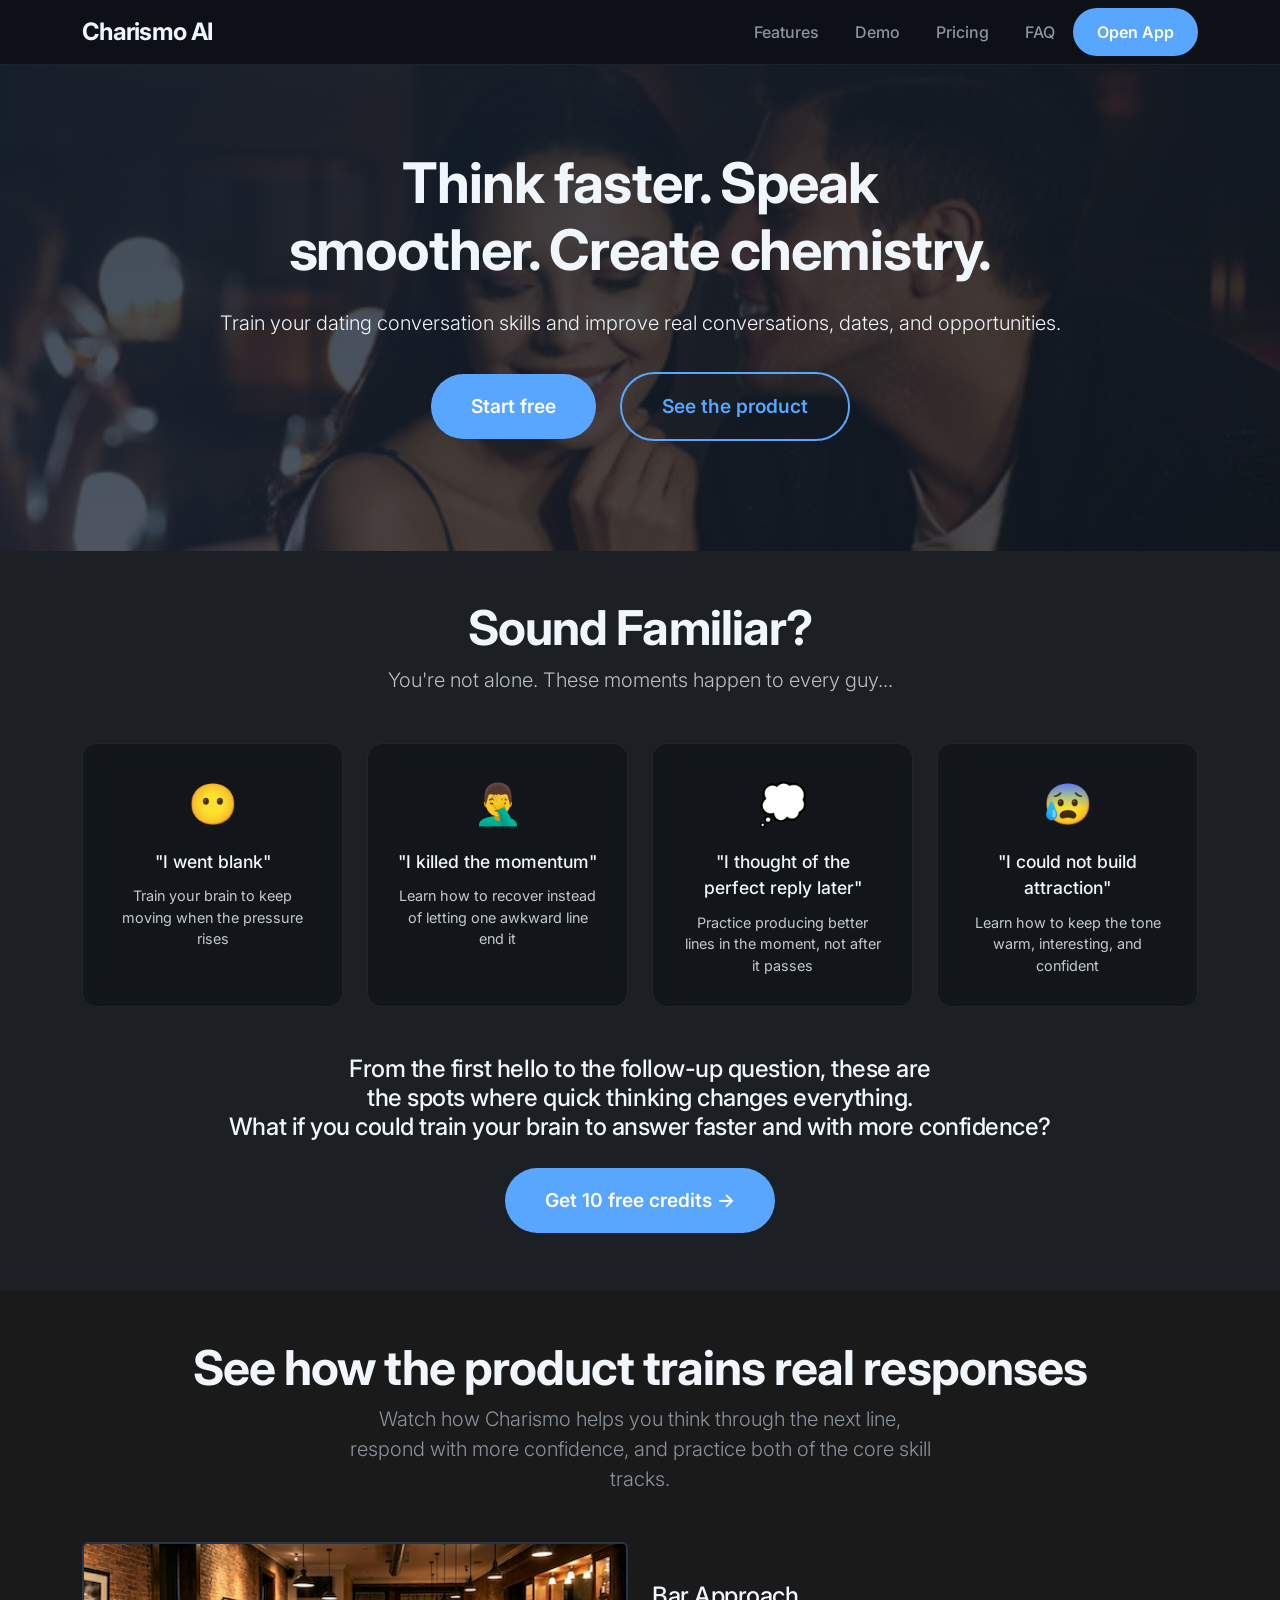
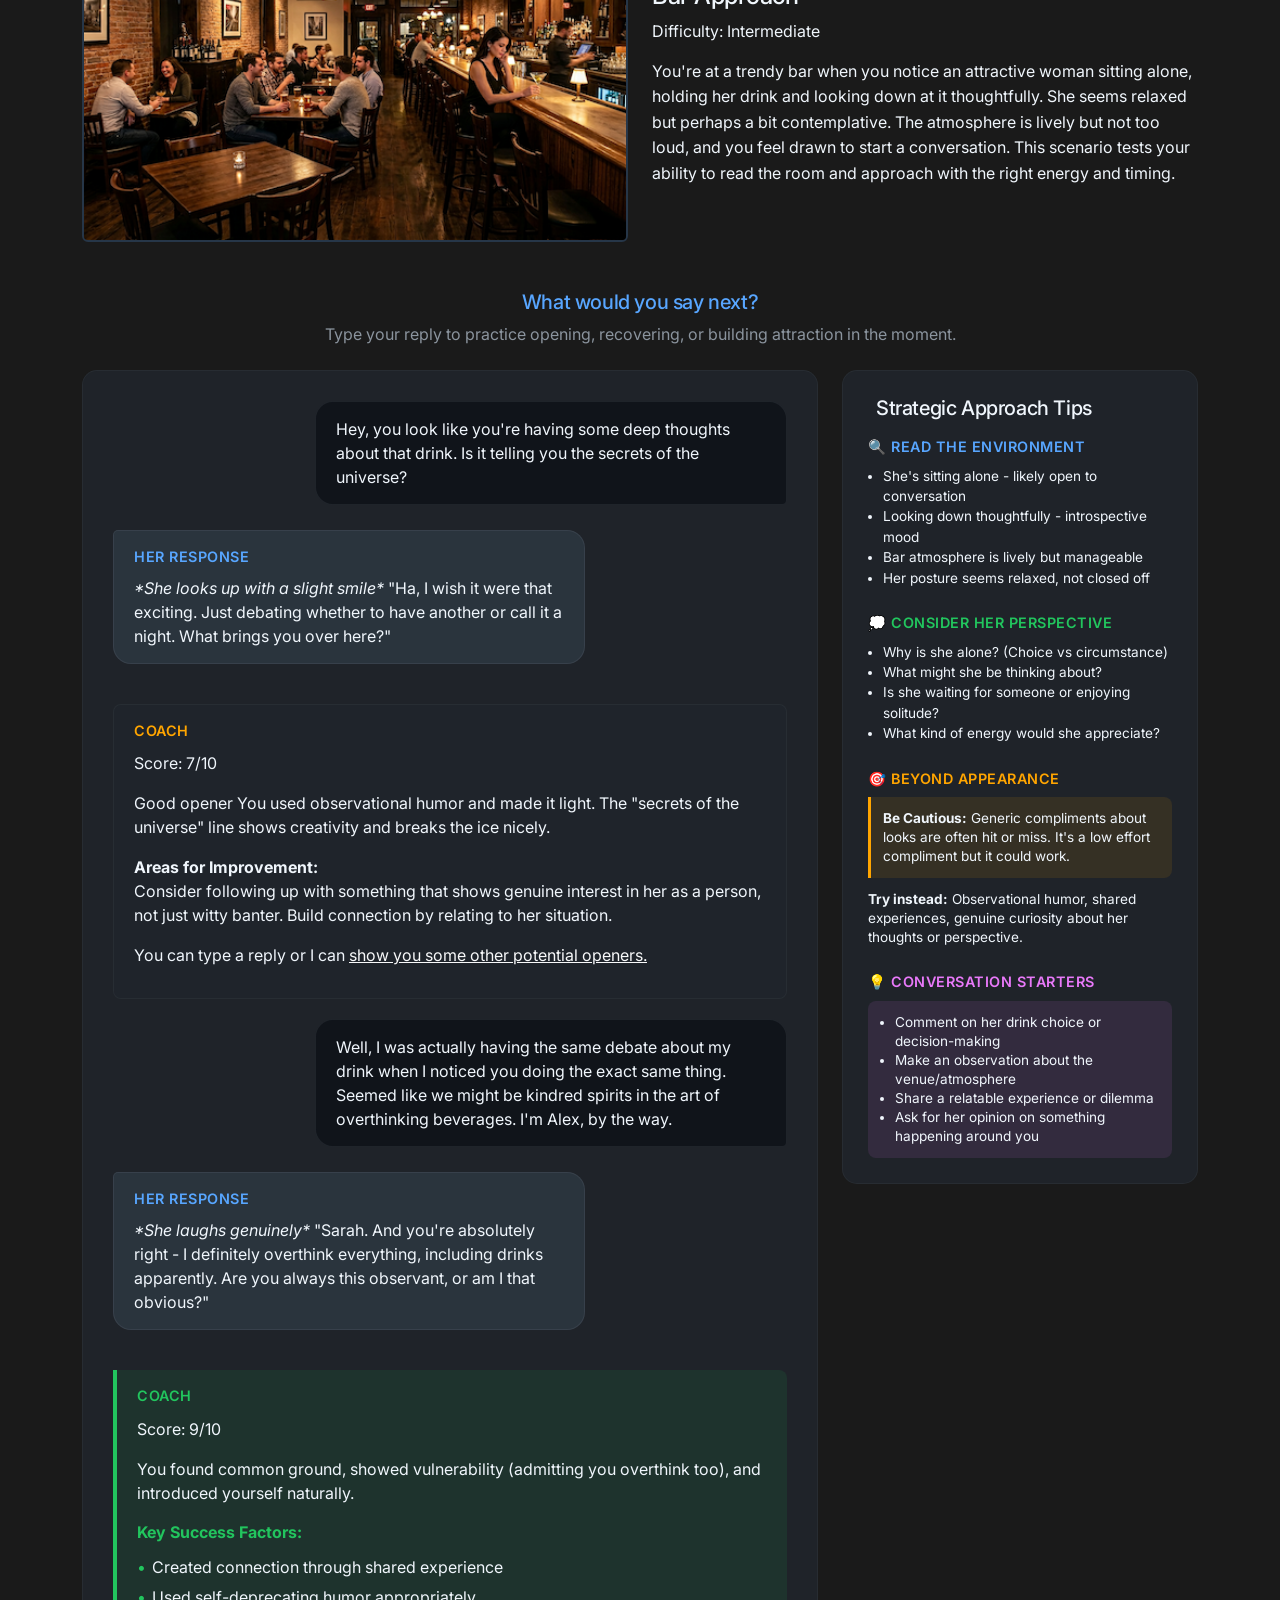
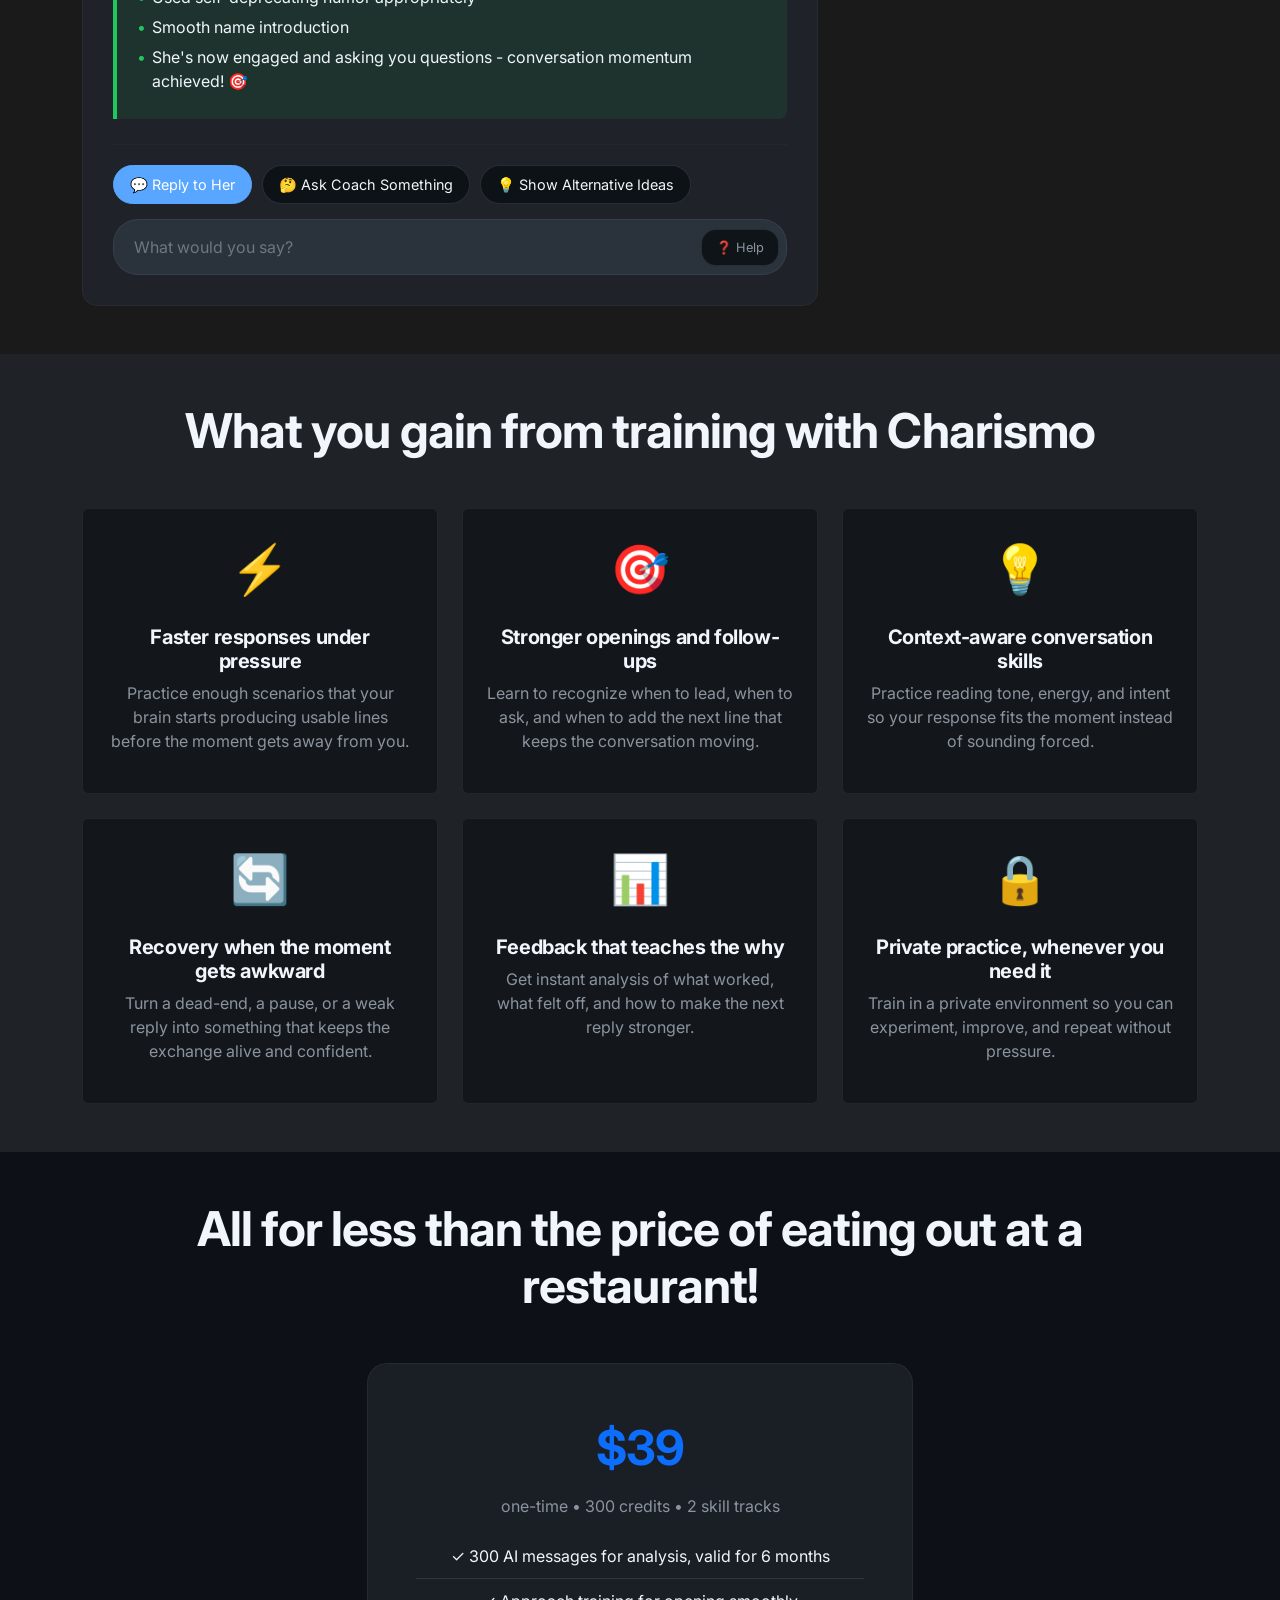
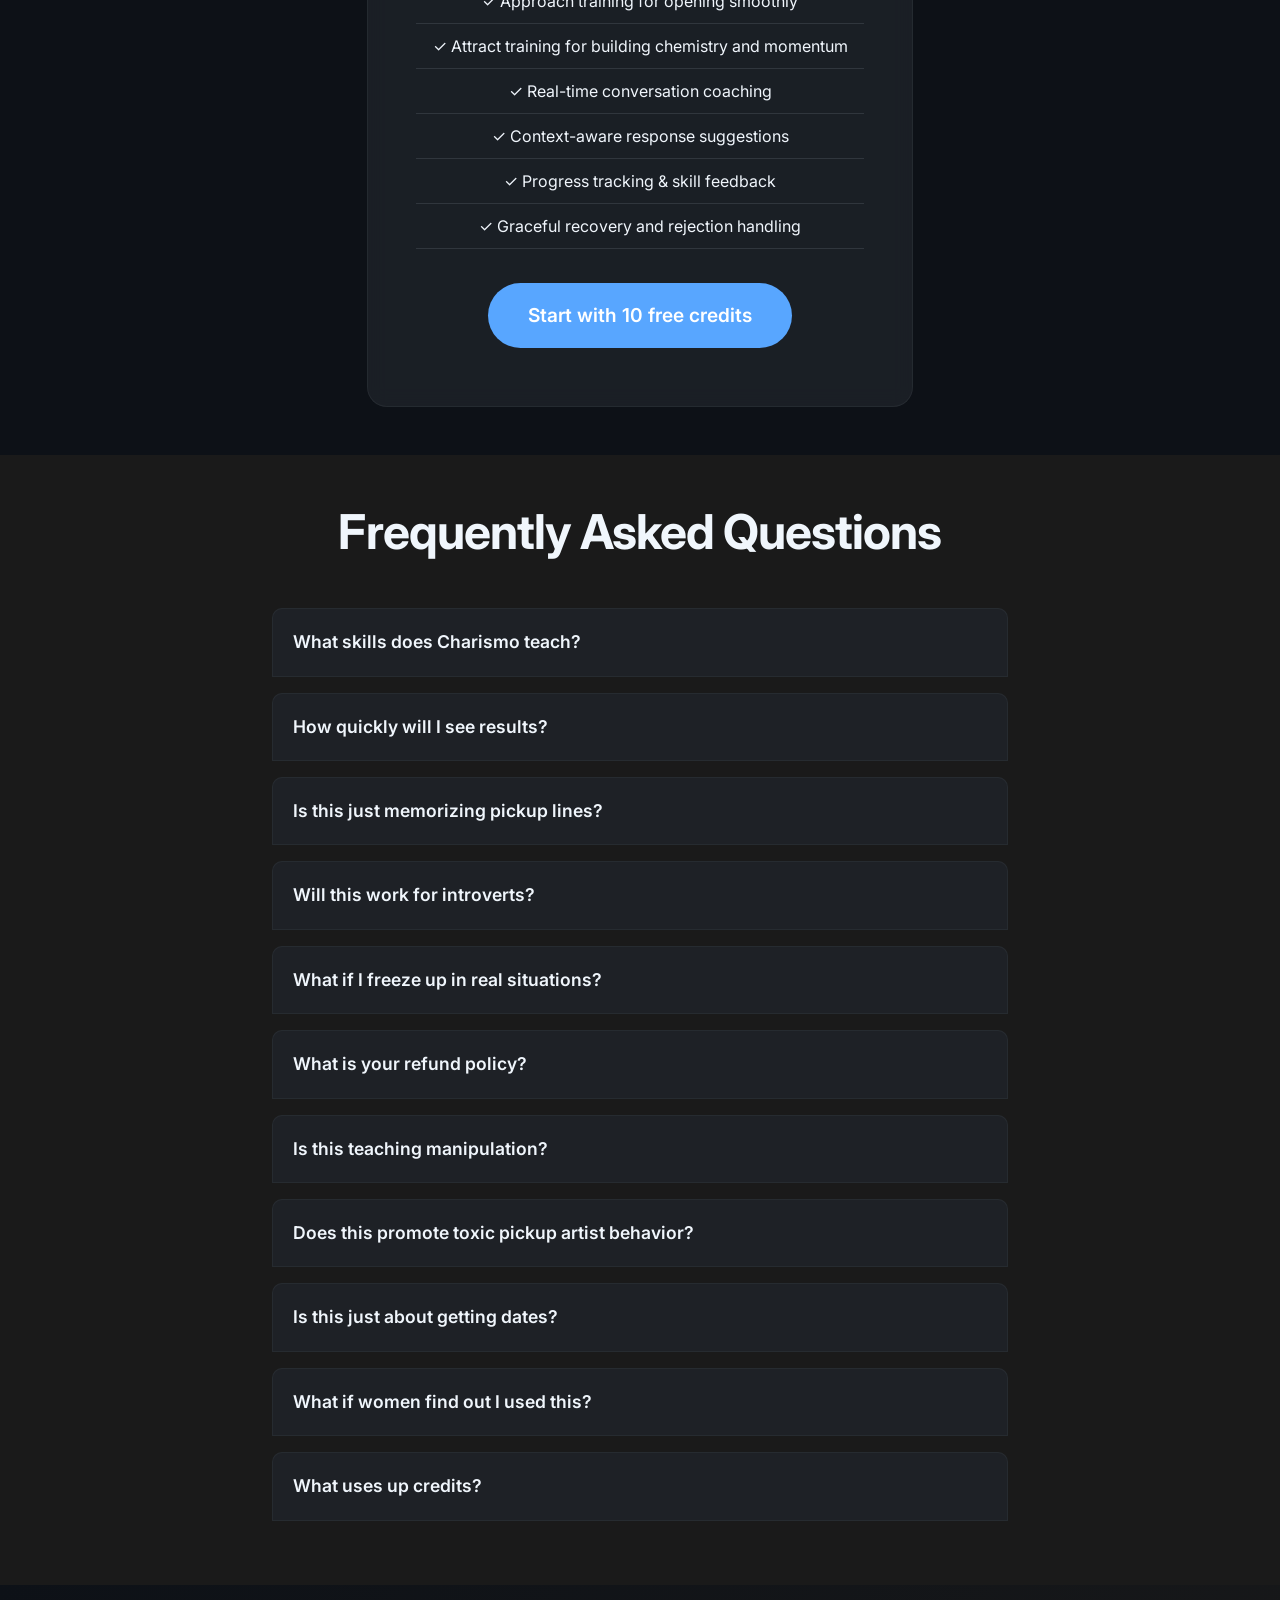
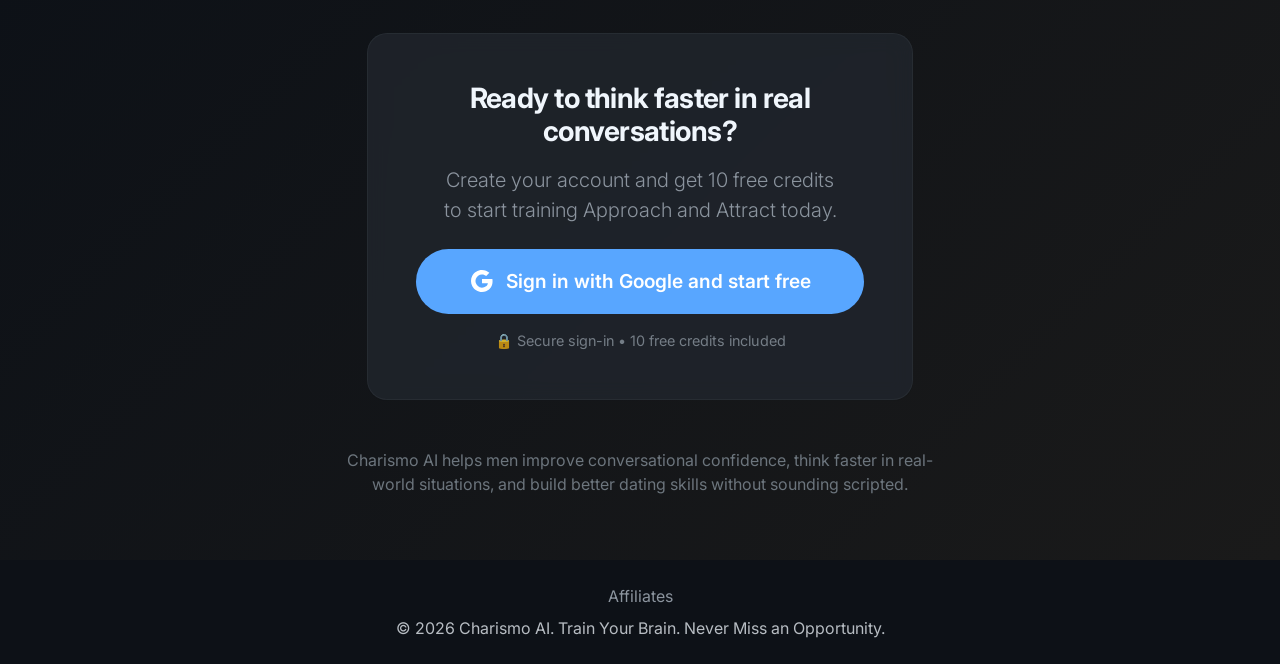
==== commit e7f9c4d5: "Release c21bd59: add affilliates page" ====
--- a/index.html
+++ b/index.html
@@ -587,6 +587,8 @@
     <footer class="footer-section py-4">
         <div class="container">
             <div class="text-center">
+                <p class="mb-2"><a class="text-muted-custom text-decoration-none" href="affilliates.html">Affiliates</a>
+                </p>
                 <p class="opacity-75 mb-0">&copy; 2026 Charismo AI. Train Your Brain. Never Miss an Opportunity.
                 </p>
             </div>
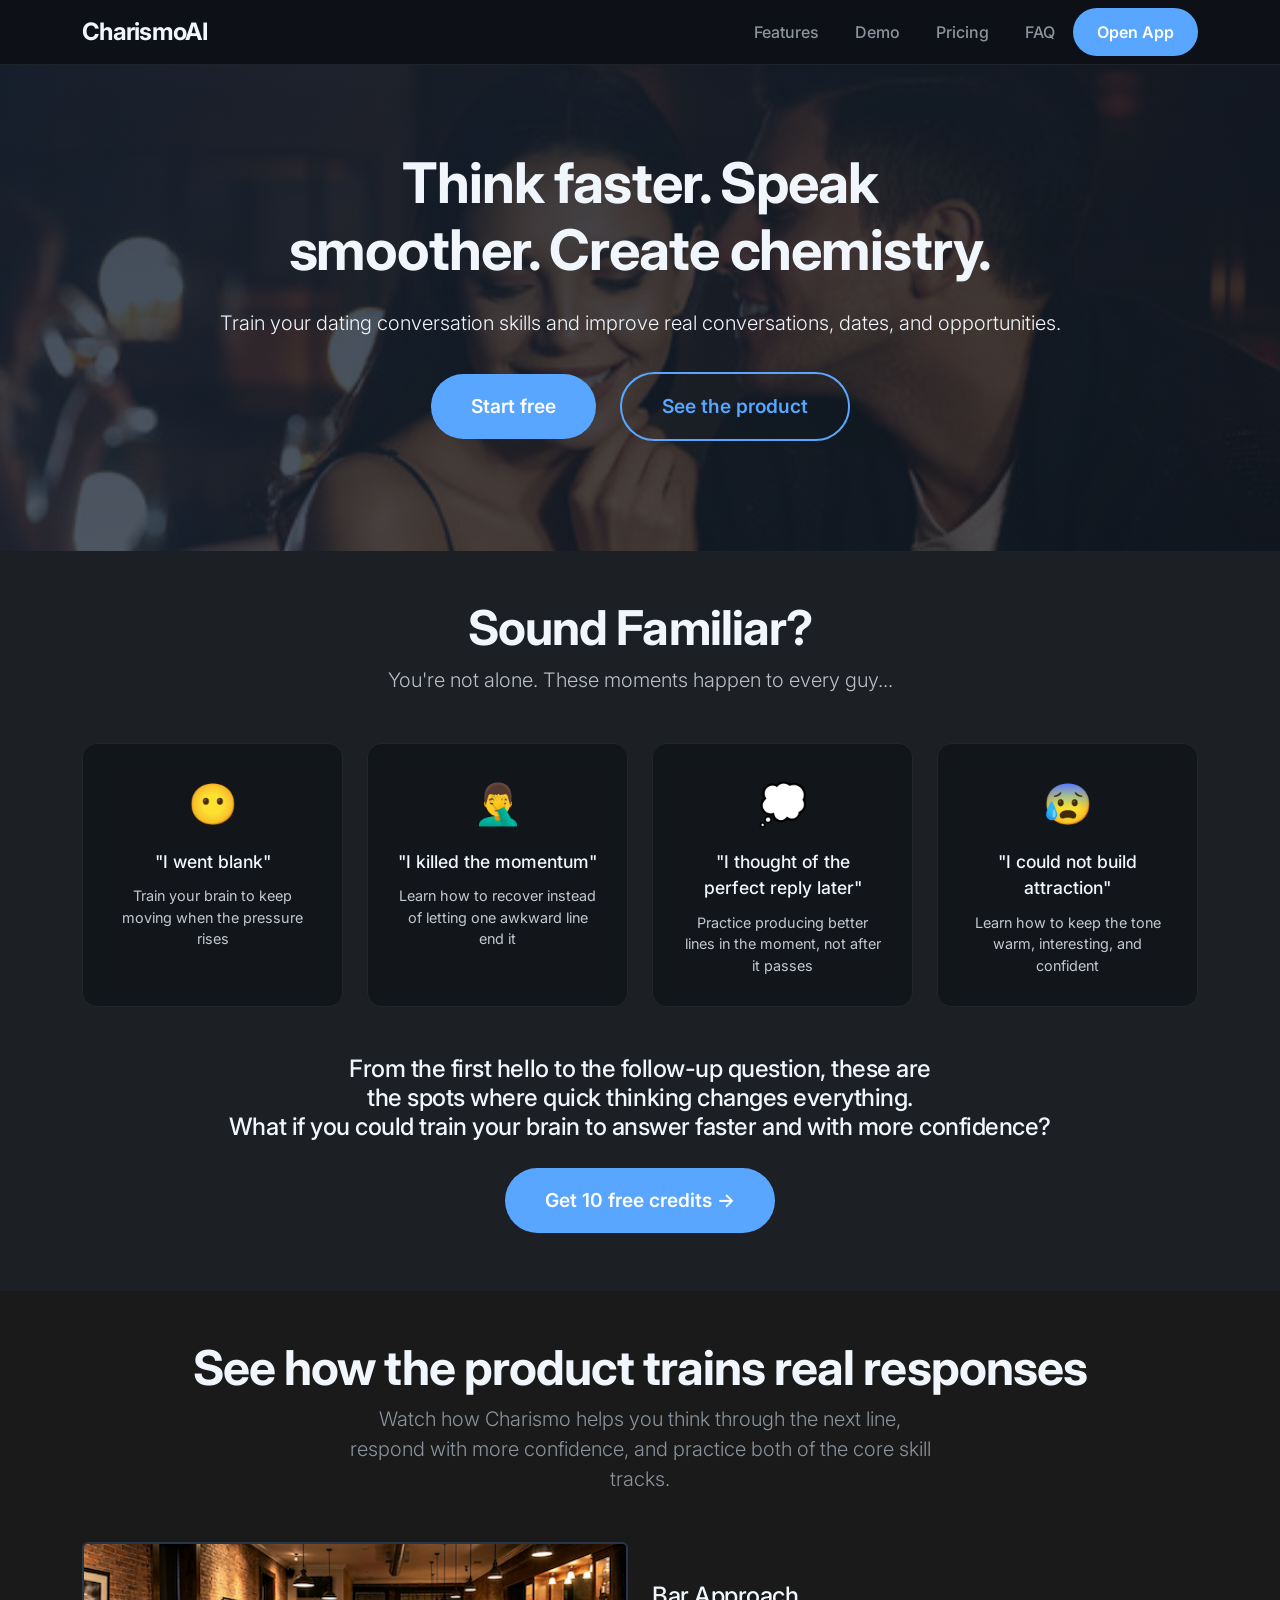
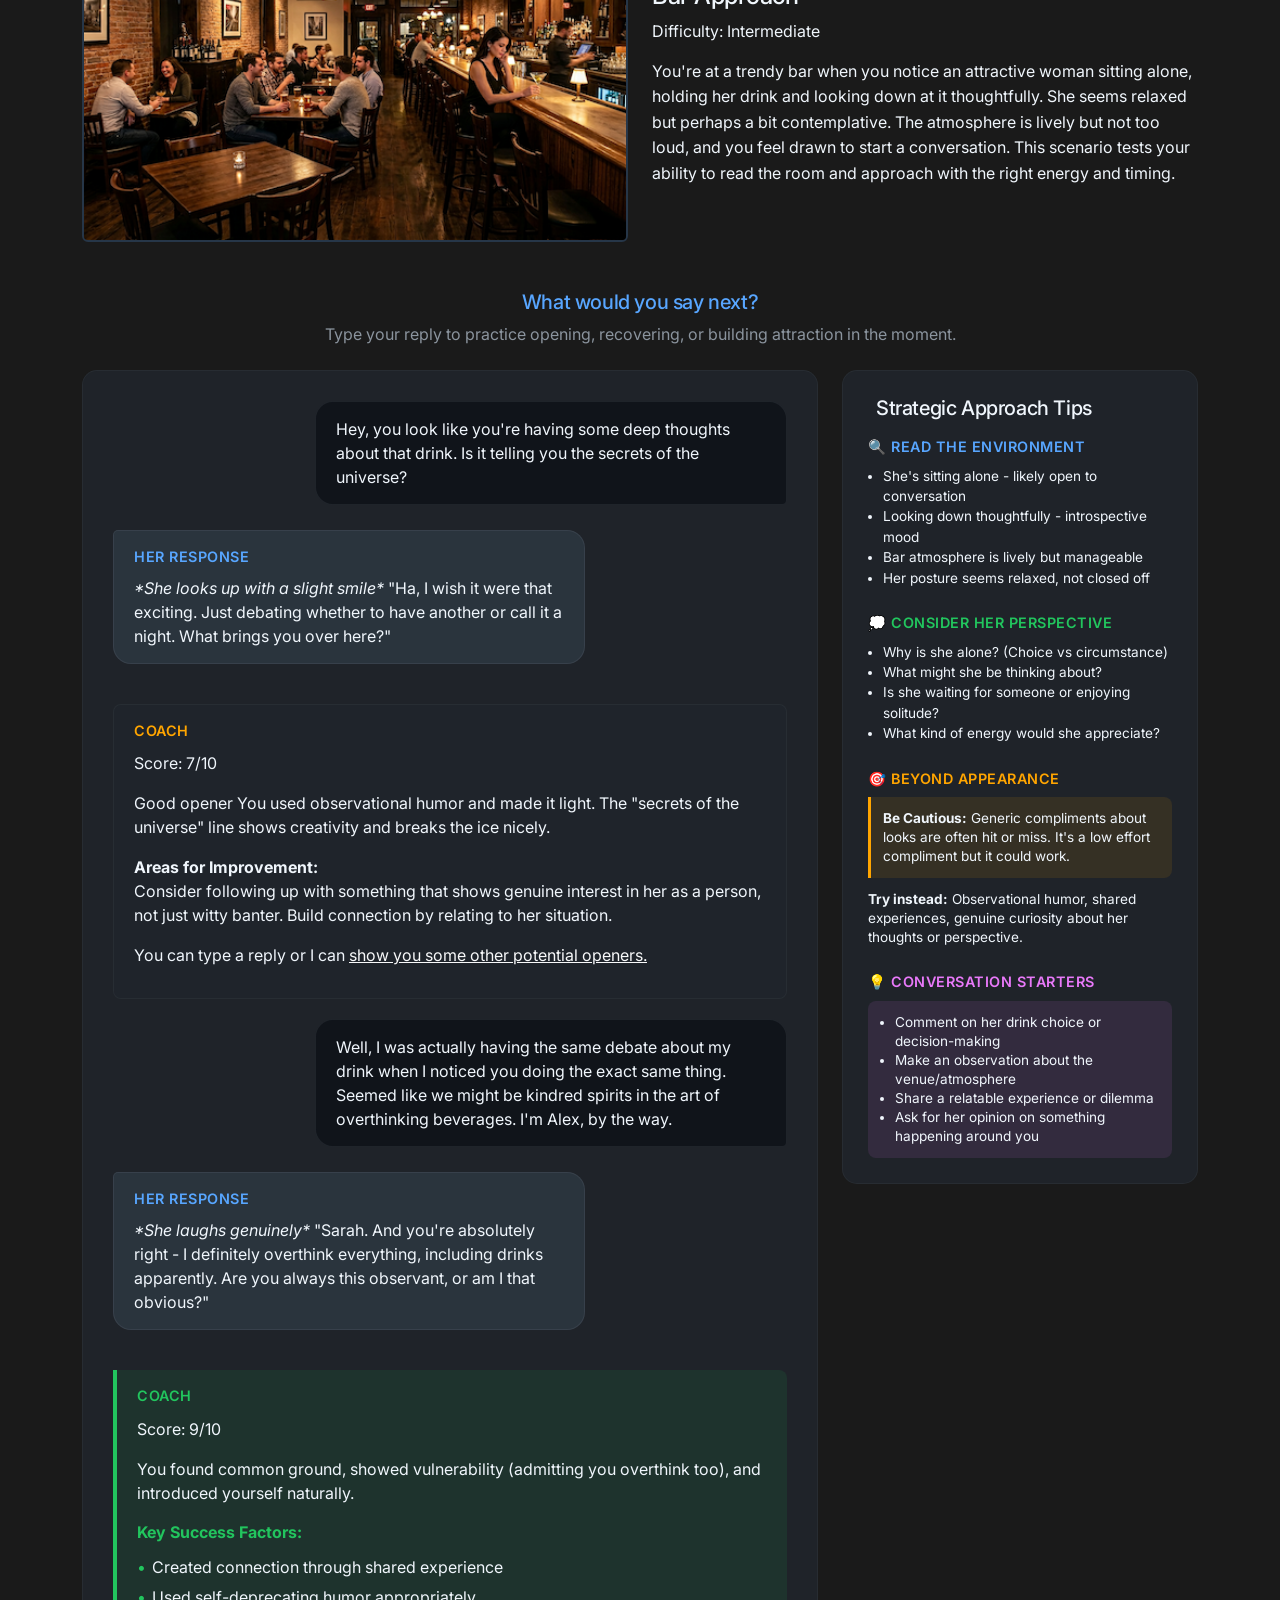
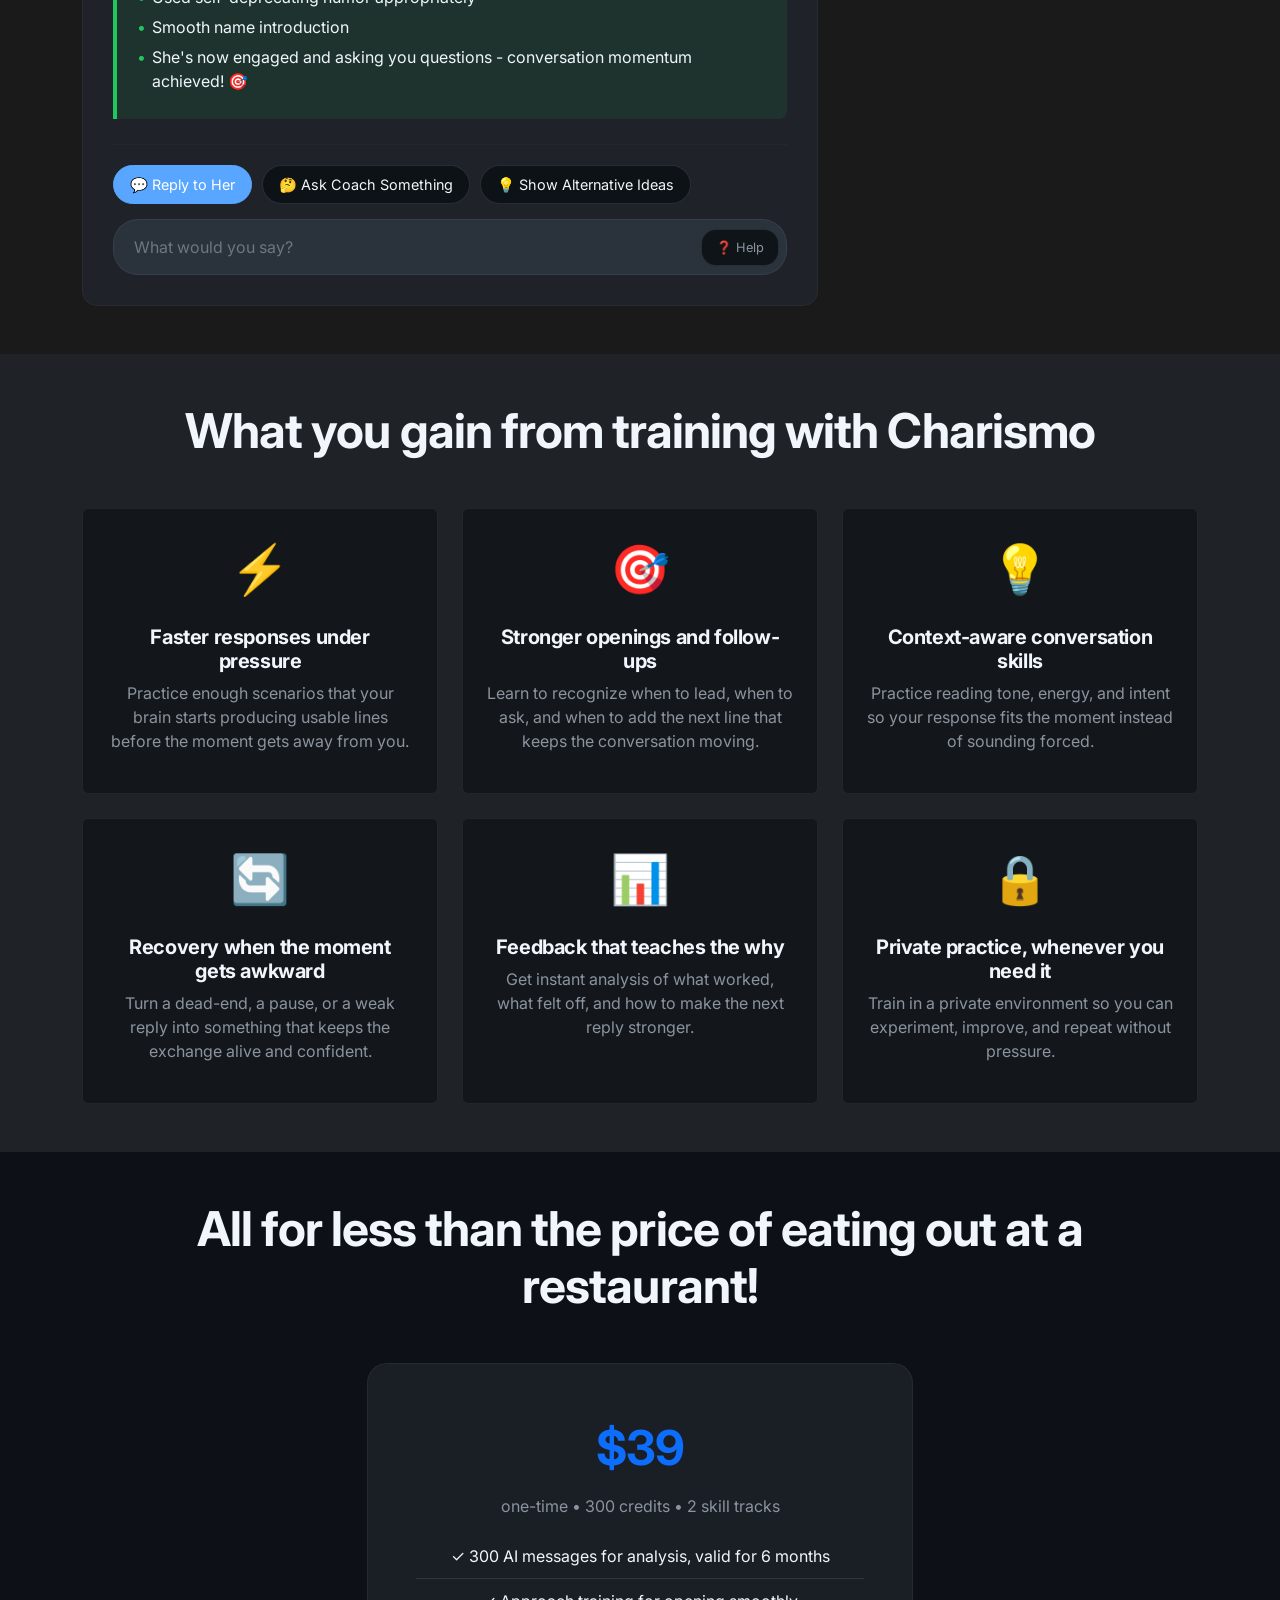
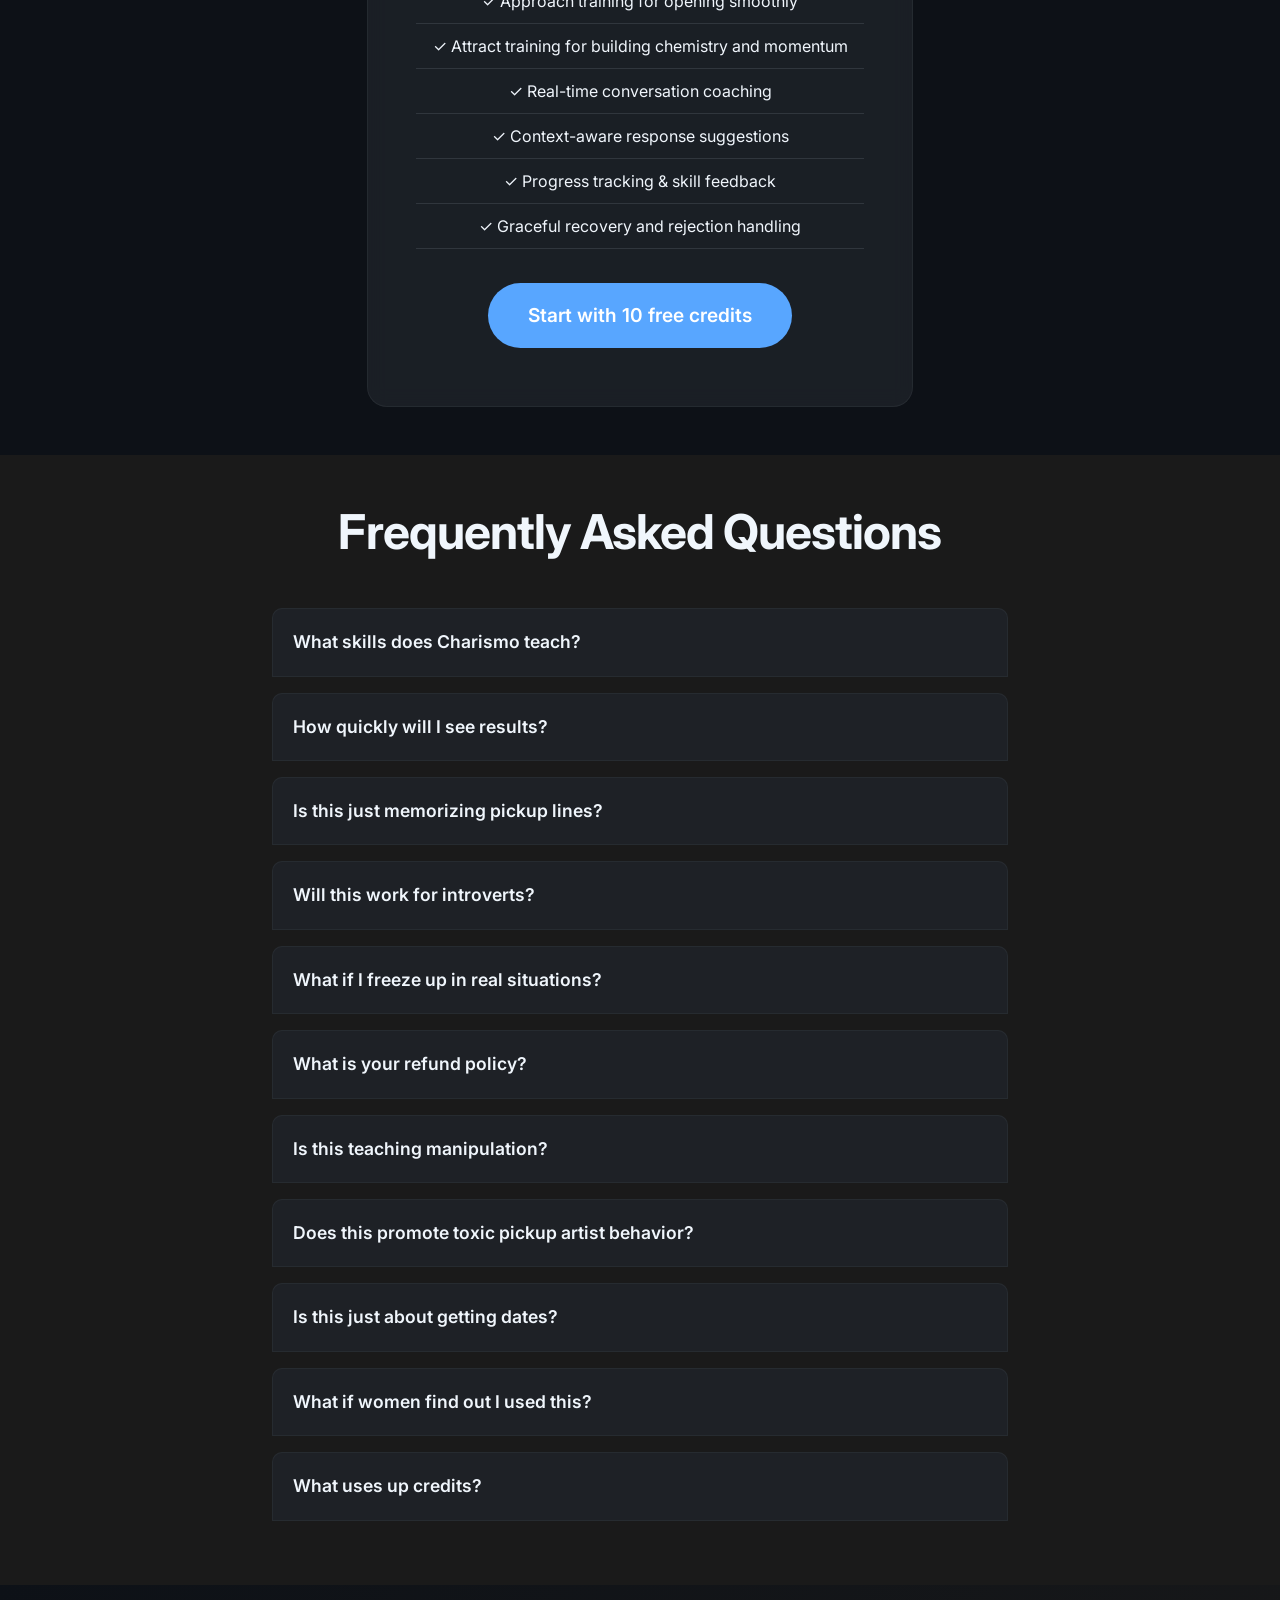
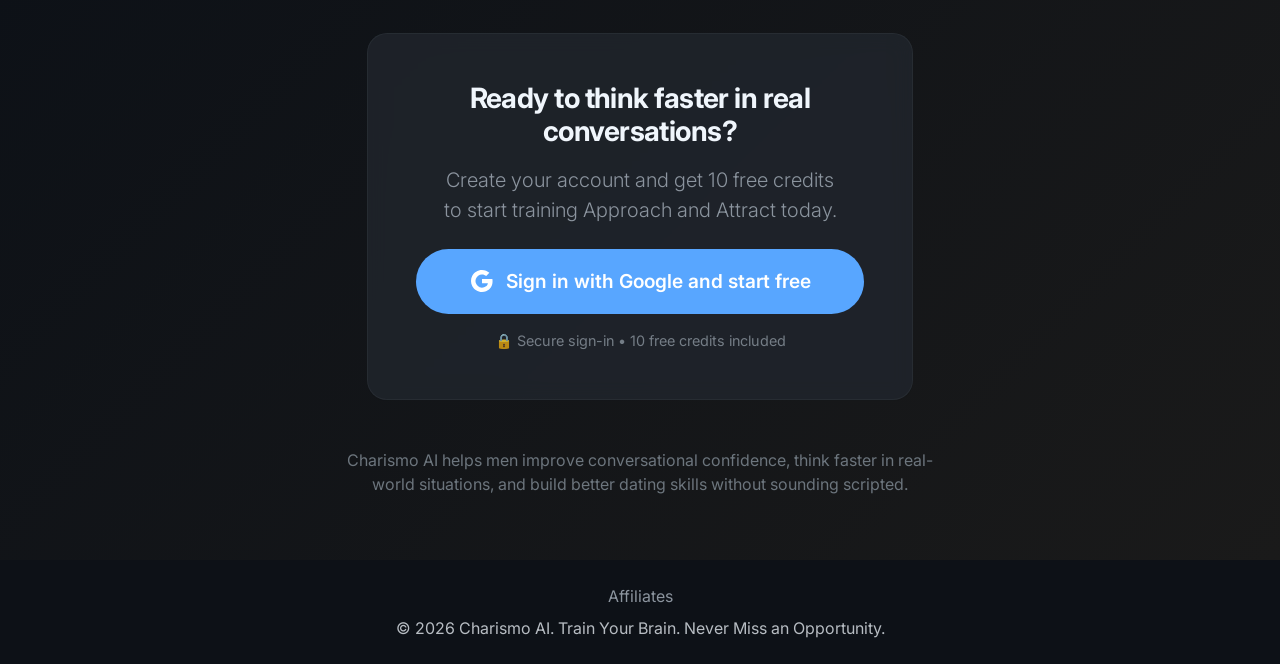
==== commit d195032e: "Release 437fc8d: site has logo" ====
--- a/index.html
+++ b/index.html
@@ -4,7 +4,8 @@
 <head>
     <meta charset="UTF-8">
     <meta name="viewport" content="width=device-width, initial-scale=1.0">
-    <title>Charismo AI - Train Faster Conversations for Real-World Dating Moments</title>
+    <title>CharismoAI - Train Faster Conversations for Real-World Dating Moments</title>
+    <link rel="icon" href="https://app.charismoai.com/images/icons/favicon.ico" />
 
     <link
         href="https://fonts.googleapis.com/css2?family=Inter:ital,opsz,wght@0,14..32,100..900;1,14..32,100..900&display=swap"
@@ -35,7 +36,7 @@
     <nav class="navbar navbar-expand-lg navbar-dark fixed-top navbar-custom">
         <div class="container">
             <a class="navbar-brand fw-bold navbar-brand-custom" href="#">
-                Charismo AI
+                CharismoAI
             </a>
             <button class="navbar-toggler" type="button" data-bs-toggle="collapse" data-bs-target="#navbarMain"
                 aria-controls="navbarMain" aria-expanded="false" aria-label="Toggle navigation">
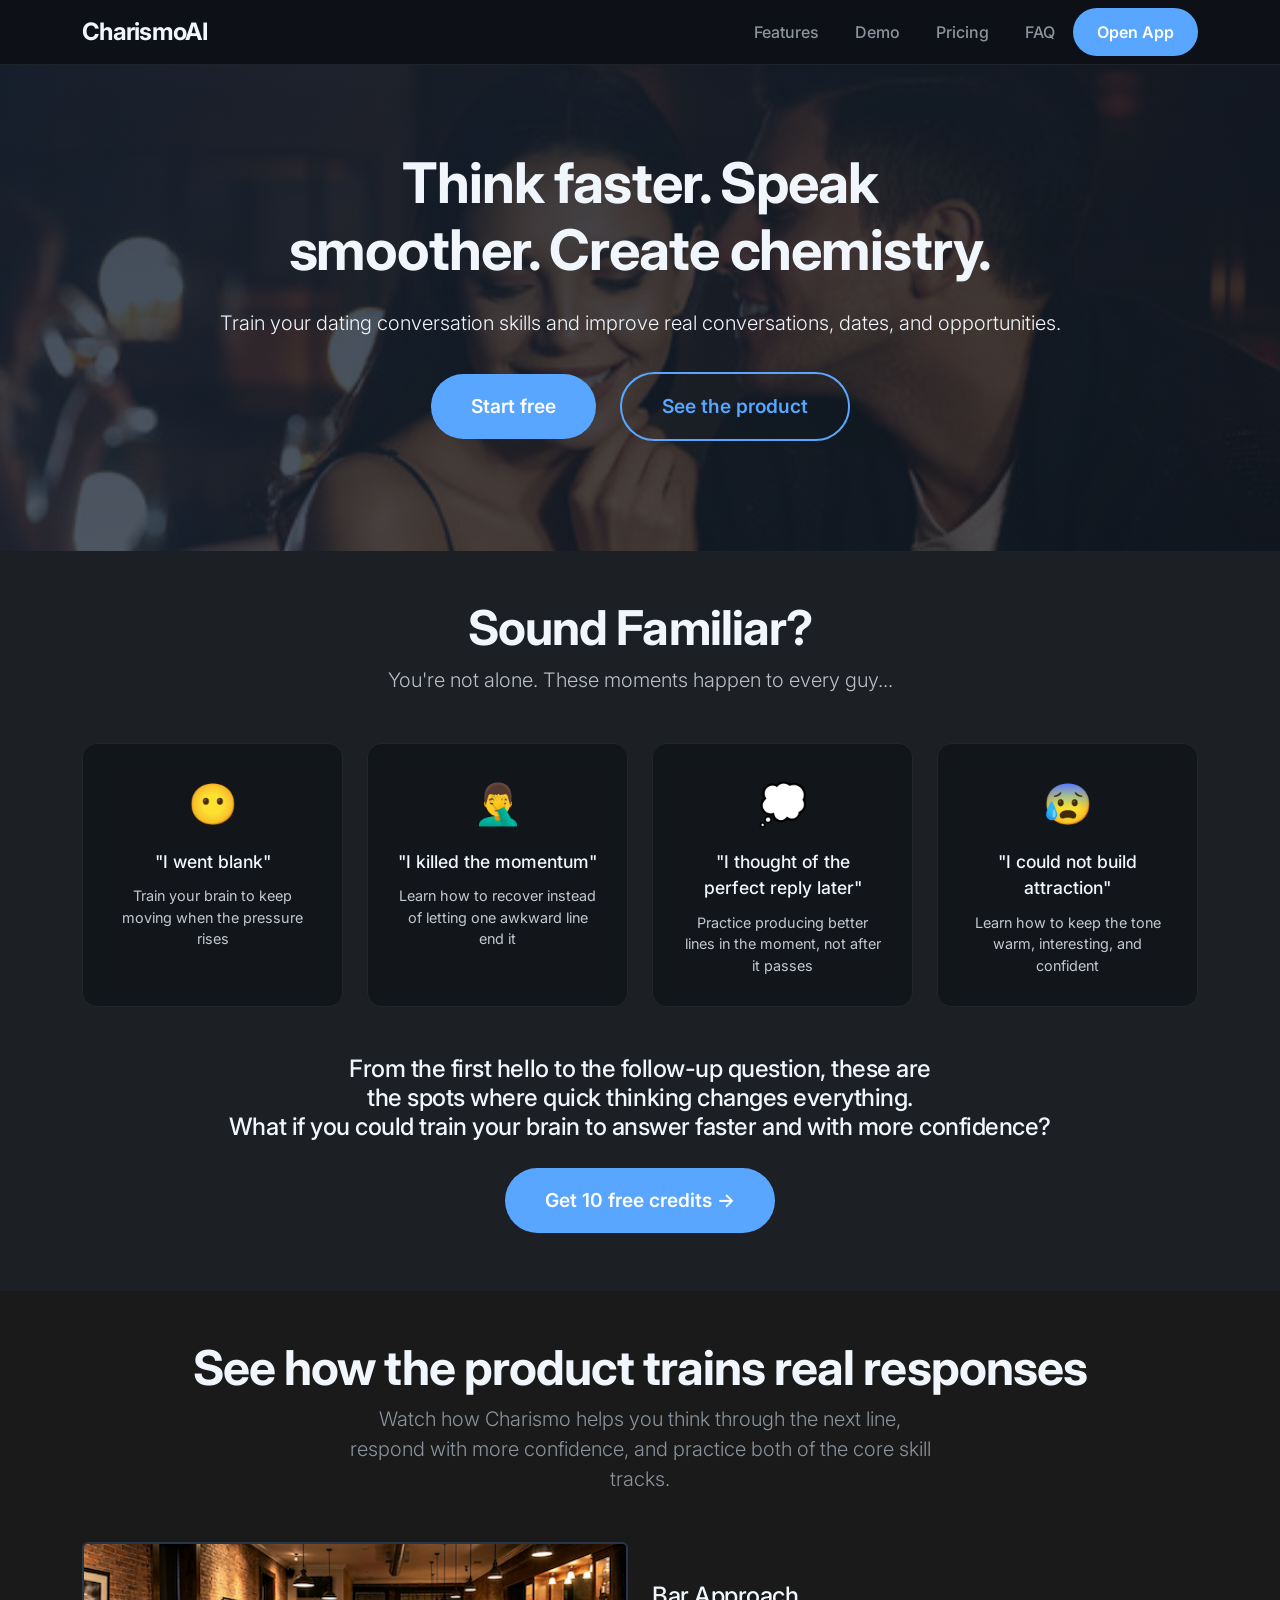
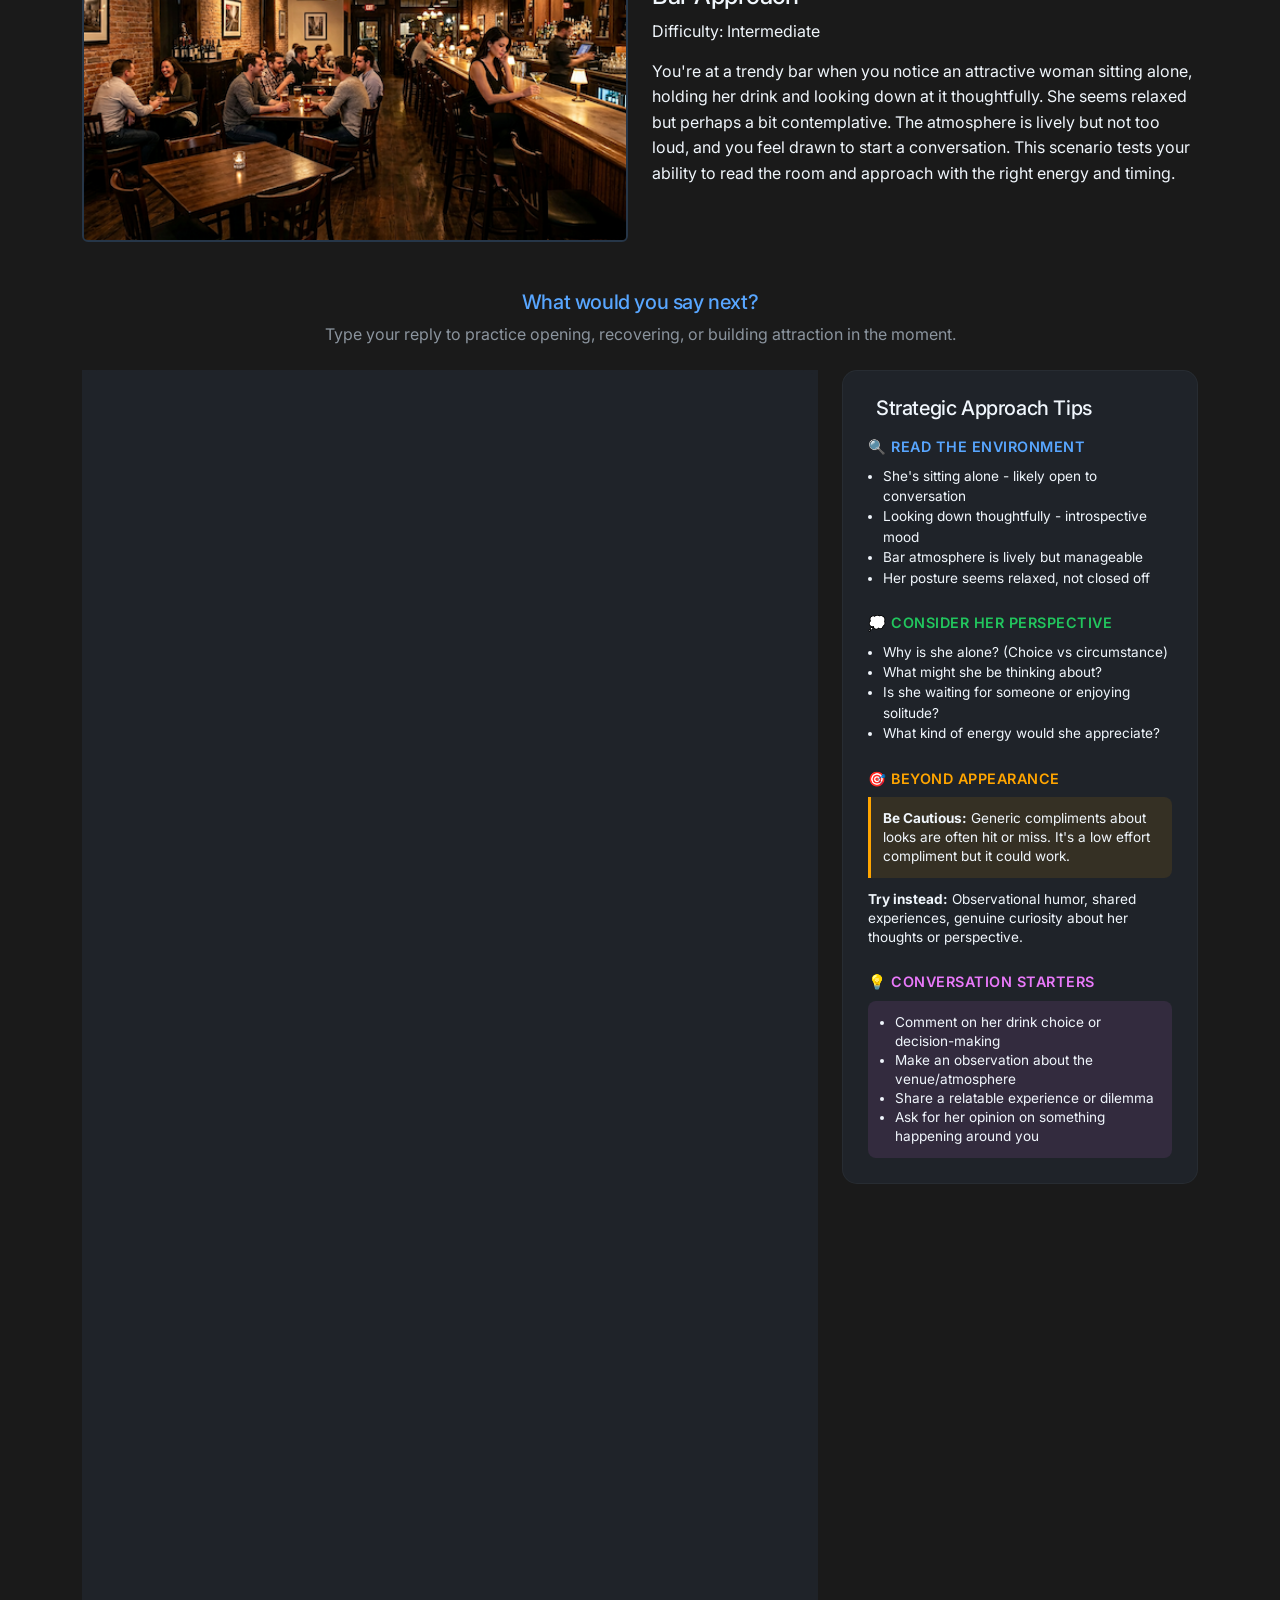
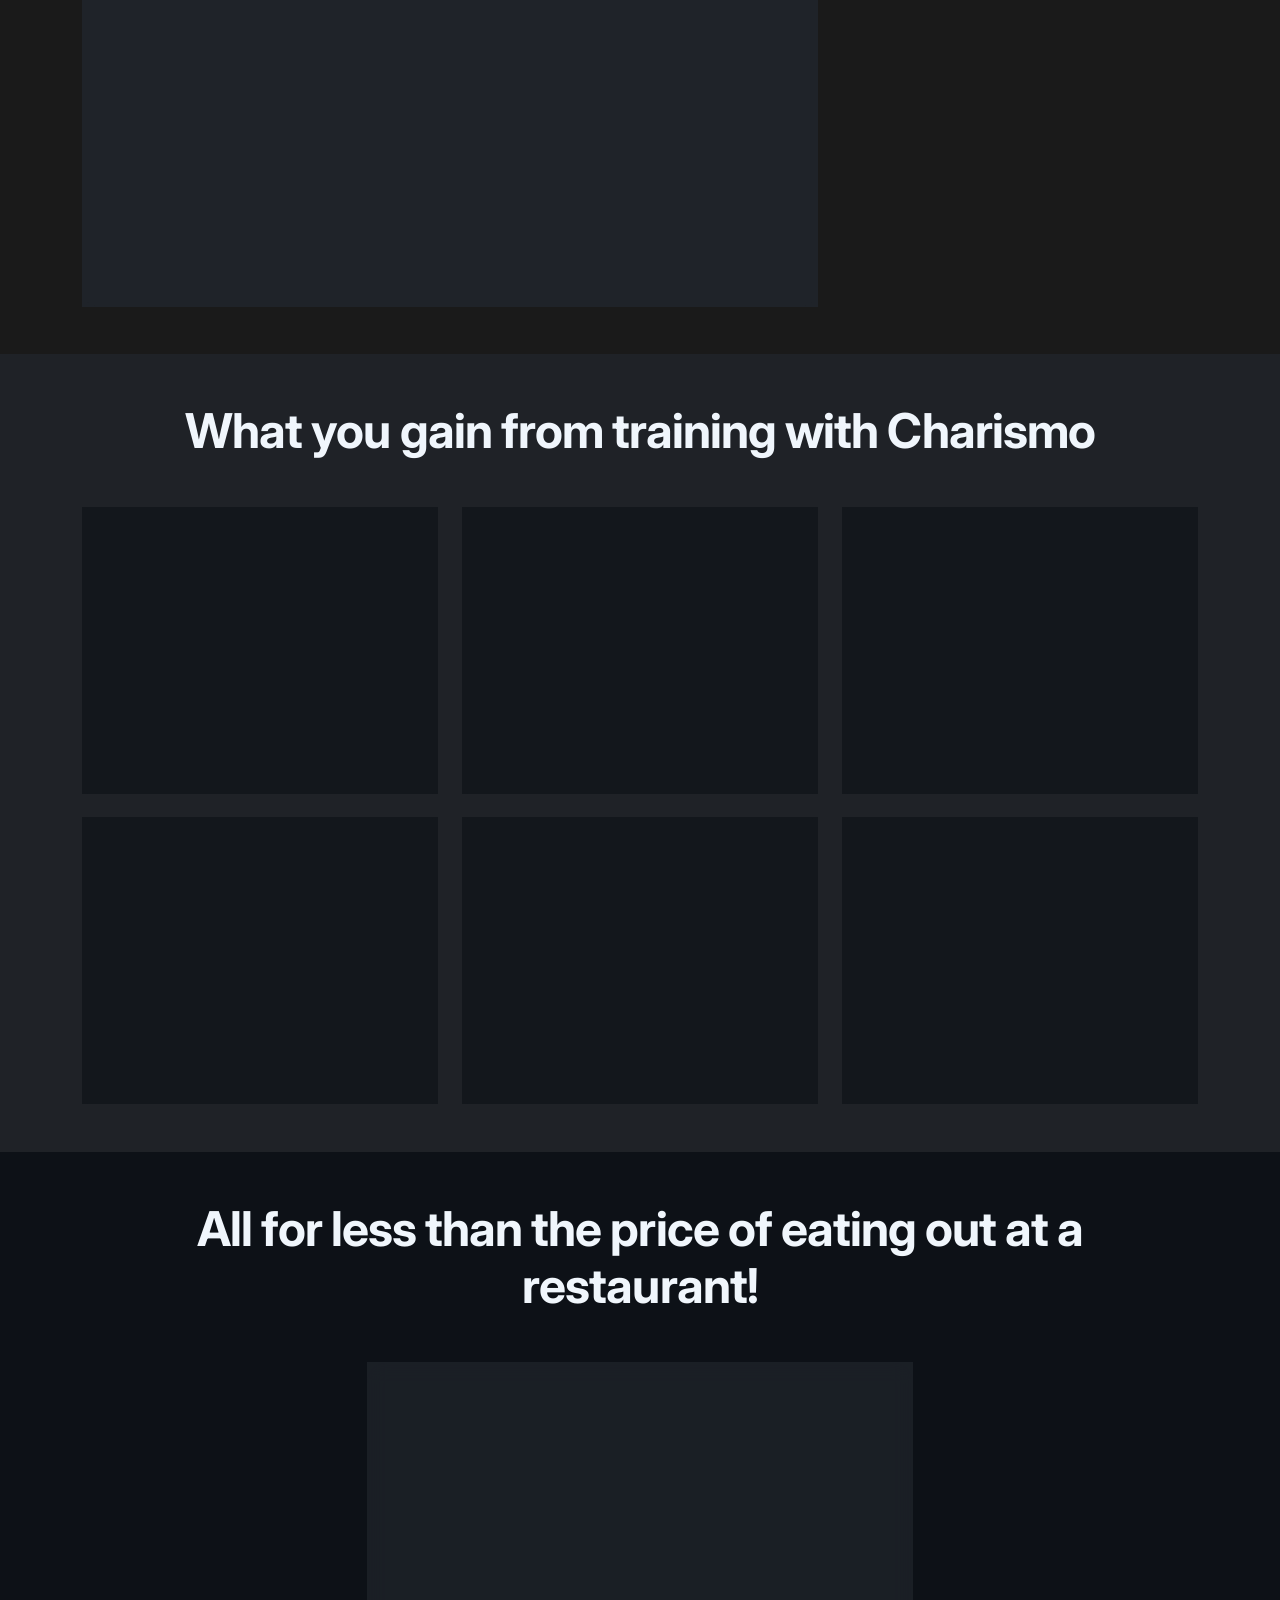
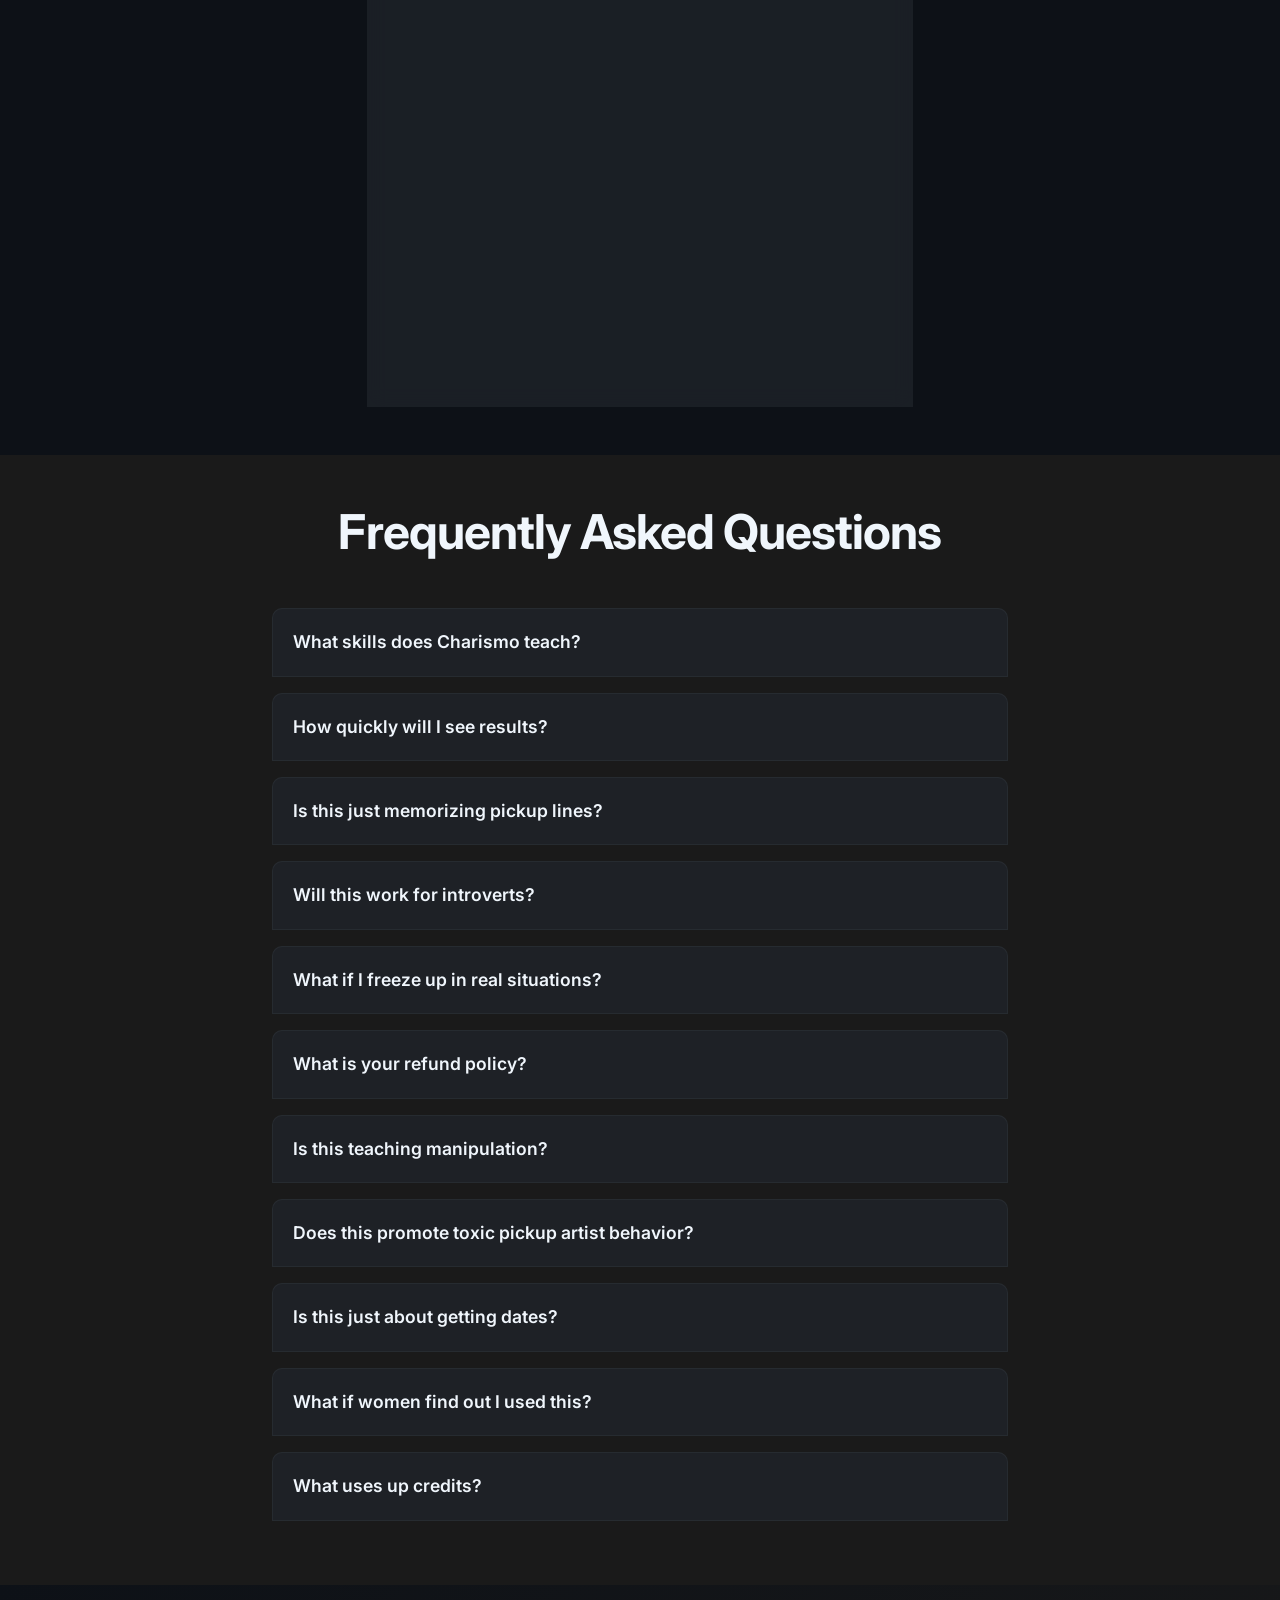
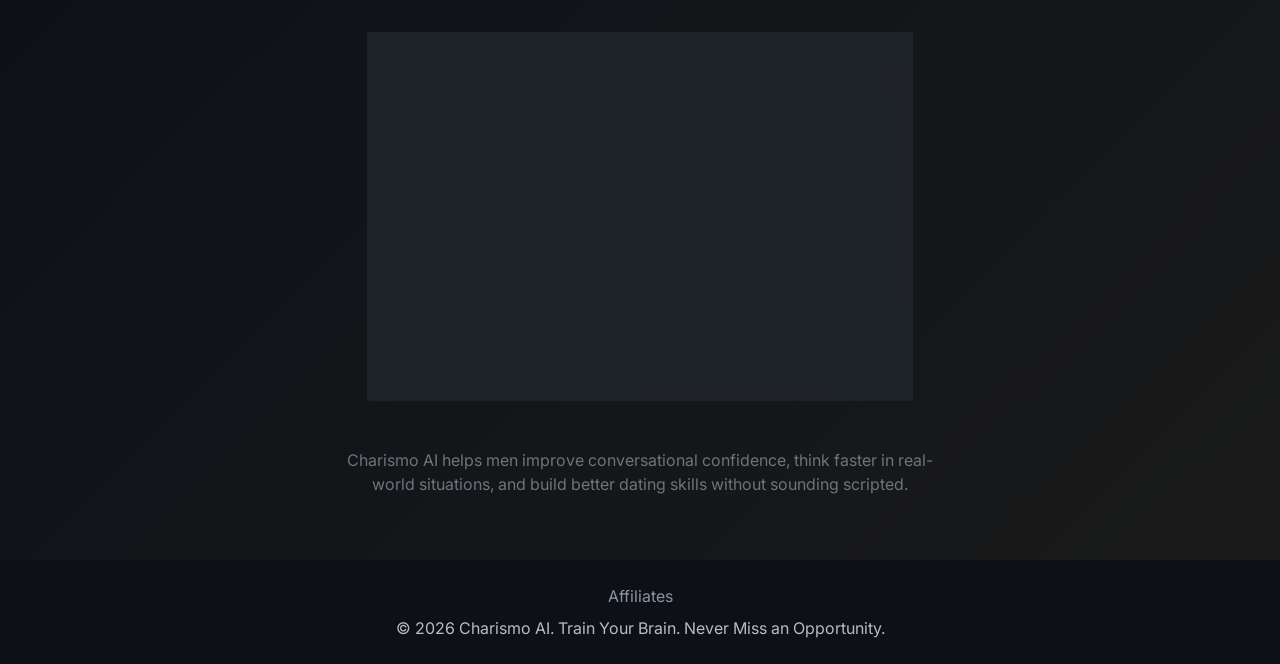
==== commit c8ccbc36: "Release 6f9935b: add tiktok pixel" ====
--- a/index.html
+++ b/index.html
@@ -28,6 +28,24 @@
 
         gtag('config', 'G-0E37KGTZE9');
     </script>
+
+    <!-- TikTok Pixel Code Start -->
+    <script>
+        !function (w, d, t) {
+            w.TiktokAnalyticsObject = t; var ttq = w[t] = w[t] || []; ttq.methods = ["page", "track", "identify", "instances", "debug", "on", "off", "once", "ready", "alias", "group", "enableCookie", "disableCookie", "holdConsent", "revokeConsent", "grantConsent"], ttq.setAndDefer = function (t, e) { t[e] = function () { t.push([e].concat(Array.prototype.slice.call(arguments, 0))) } }; for (var i = 0; i < ttq.methods.length; i++)ttq.setAndDefer(ttq, ttq.methods[i]); ttq.instance = function (t) {
+                for (
+                    var e = ttq._i[t] || [], n = 0; n < ttq.methods.length; n++)ttq.setAndDefer(e, ttq.methods[n]); return e
+            }, ttq.load = function (e, n) {
+                var r = "https://analytics.tiktok.com/i18n/pixel/events.js", o = n && n.partner; ttq._i = ttq._i || {}, ttq._i[e] = [], ttq._i[e]._u = r, ttq._t = ttq._t || {}, ttq._t[e] = +new Date, ttq._o = ttq._o || {}, ttq._o[e] = n || {}; n = document.createElement("script")
+                    ; n.type = "text/javascript", n.async = !0, n.src = r + "?sdkid=" + e + "&lib=" + t; e = document.getElementsByTagName("script")[0]; e.parentNode.insertBefore(n, e)
+            };
+
+
+            ttq.load('D8TACLRC77UDQUH9COJ0');
+            ttq.page();
+        }(window, document, 'ttq');
+    </script>
+    <!-- TikTok Pixel Code End -->
 
 </head>
 
